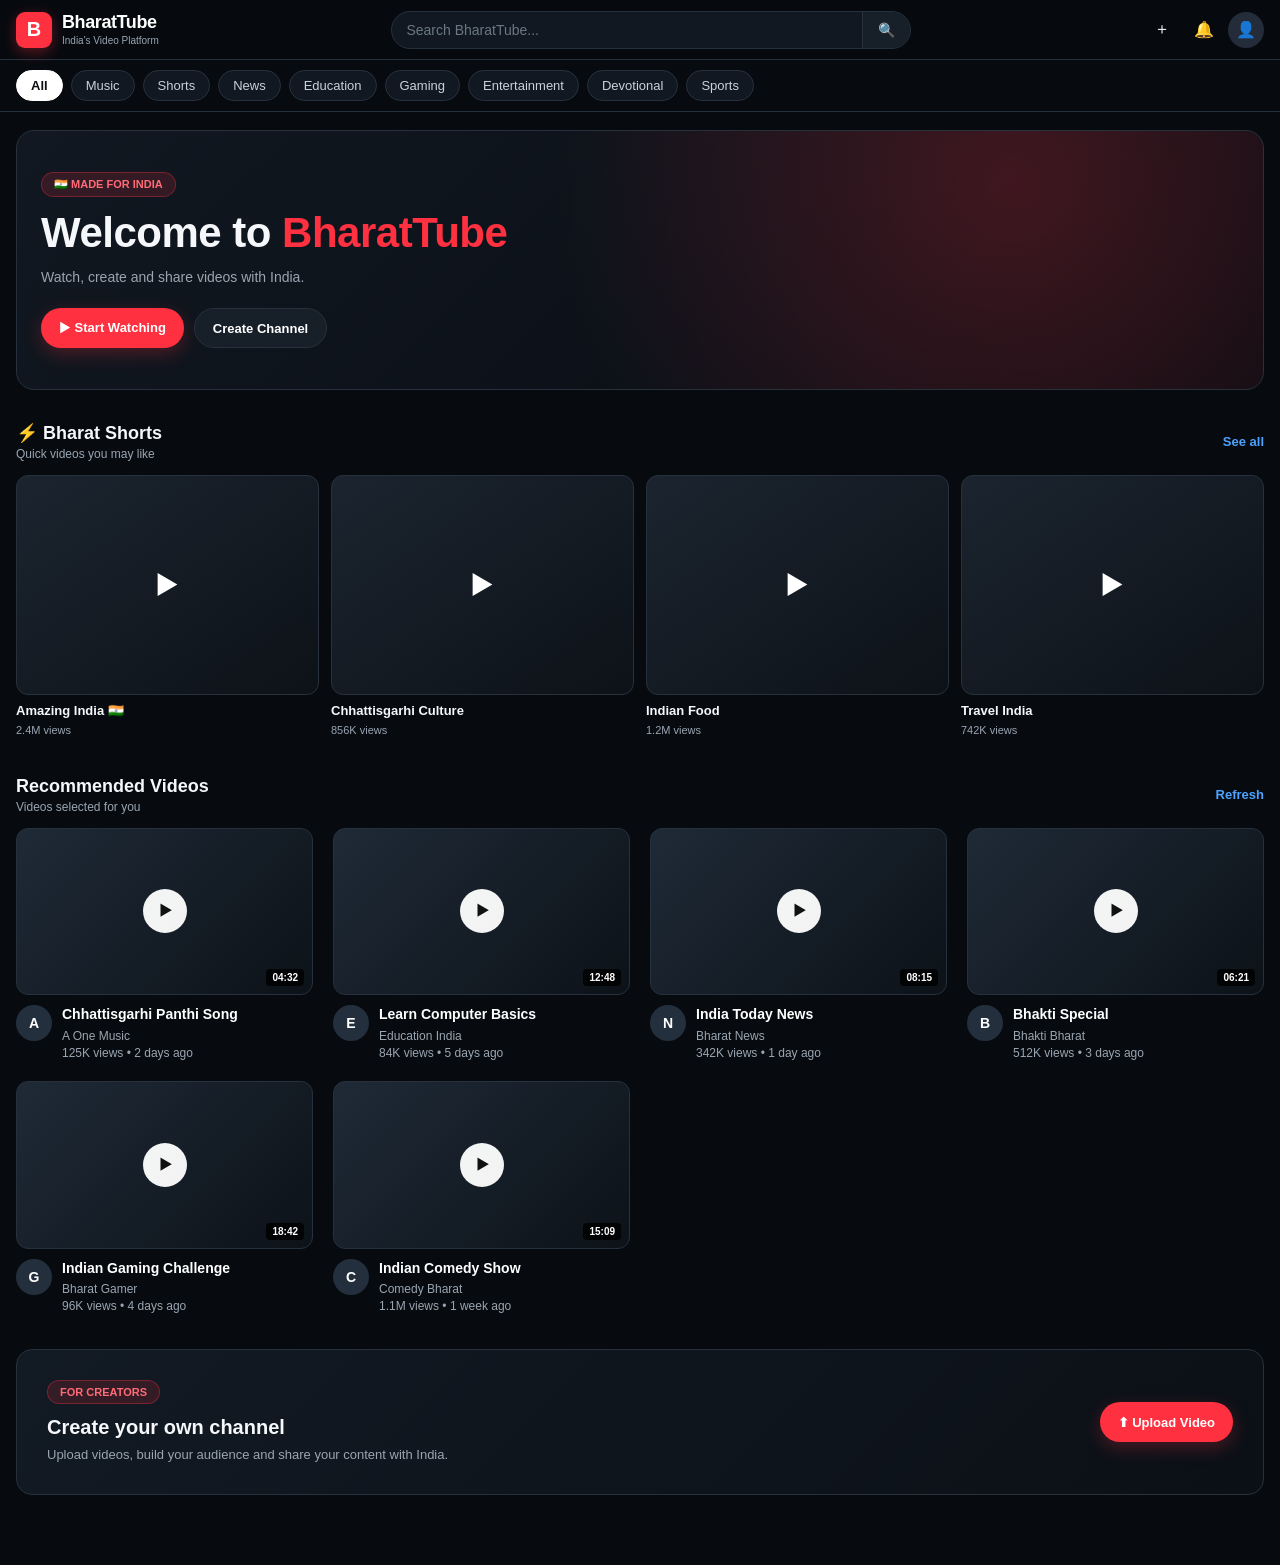
==== frontend/index.html @ ee3f3222 "Update index.html" ====
<!DOCTYPE html>
<html lang="hi">
<head>
    <meta charset="UTF-8">
    <meta name="viewport" content="width=device-width, initial-scale=1.0">
    <meta name="theme-color" content="#070b10">
    <title>BharatTube - India's Video Platform</title>
    <link rel="stylesheet" href="style.css">
    <style>
        /* Links ko button jaisa format rakhne ke liye chhota reset */
        a {
            text-decoration: none;
            color: inherit;
        }
    </style>
</head>
<body>

    <!-- ================= HEADER ================= -->
    <header class="topbar">
        <a href="index.html" class="brand">
            <div class="brand-logo">B</div>
            <div class="brand-text">
                <strong>BharatTube</strong>
                <span>India's Video Platform</span>
            </div>
        </a>

        <div class="search-box">
            <input
                id="searchInput"
                type="search"
                placeholder="Search BharatTube..."
                autocomplete="off"
            >
            <button id="searchBtn" aria-label="Search">🔍</button>
        </div>

        <div class="header-actions">
            <a href="../pages/upload.html" class="icon-btn" id="uploadBtn" aria-label="Upload">＋</a>
            <button class="icon-btn" id="notificationBtn" aria-label="Notifications">🔔</button>
            <a href="../pages/profile.html" class="profile-btn" id="profileBtn" aria-label="Profile">👤</a>
        </div>
    </header>

    <!-- ================= MOBILE SEARCH ================= -->
    <div class="mobile-search">
        <input
            id="mobileSearchInput"
            type="search"
            placeholder="Search BharatTube..."
            autocomplete="off"
        >
        <button id="mobileSearchBtn" aria-label="Search">🔍</button>
    </div>

    <!-- ================= CATEGORY BAR ================= -->
    <nav class="categories" id="categoryBar">
        <button class="category active" data-category="all">All</button>
        <button class="category" data-category="music">Music</button>
        <button class="category" data-category="shorts">Shorts</button>
        <button class="category" data-category="news">News</button>
        <button class="category" data-category="education">Education</button>
        <button class="category" data-category="gaming">Gaming</button>
        <button class="category" data-category="entertainment">Entertainment</button>
        <button class="category" data-category="devotional">Devotional</button>
        <button class="category" data-category="sports">Sports</button>
    </nav>

    <!-- ================= MAIN CONTENT ================= -->
    <main class="main-content">

        <!-- HERO -->
        <section class="hero">
            <div class="hero-content">
                <span class="hero-badge">🇮🇳 MADE FOR INDIA</span>
                <h1>Welcome to <span>BharatTube</span></h1>
                <p>Watch, create and share videos with India.</p>
                <div class="hero-buttons">
                    <button class="primary-btn" id="startWatchingBtn">▶ Start Watching</button>
                    <a href="../pages/channel.html" class="secondary-btn" id="createChannelBtn">Create Channel</a>
                </div>
            </div>
        </section>

        <!-- SHORTS -->
        <section class="section">
            <div class="section-header">
                <div>
                    <h2>⚡ Bharat Shorts</h2>
                    <p>Quick videos you may like</p>
                </div>
                <a href="../pages/shorts.html" class="see-all">See all</a>
            </div>

            <div class="shorts-grid">
                <a href="../pages/shorts.html" class="short-card">
                    <div class="short-thumb">▶</div>
                    <h3>Amazing India 🇮🇳</h3>
                    <p>2.4M views</p>
                </a>

                <a href="../pages/shorts.html" class="short-card">
                    <div class="short-thumb">▶</div>
                    <h3>Chhattisgarhi Culture</h3>
                    <p>856K views</p>
                </a>

                <a href="../pages/shorts.html" class="short-card">
                    <div class="short-thumb">▶</div>
                    <h3>Indian Food</h3>
                    <p>1.2M views</p>
                </a>

                <a href="../pages/shorts.html" class="short-card">
                    <div class="short-thumb">▶</div>
                    <h3>Travel India</h3>
                    <p>742K views</p>
                </a>
            </div>
        </section>

        <!-- RECOMMENDED VIDEOS -->
        <section class="section">
            <div class="section-header">
                <div>
                    <h2>Recommended Videos</h2>
                    <p>Videos selected for you</p>
                </div>
                <button class="see-all" id="refreshBtn">Refresh</button>
            </div>

            <div class="video-grid" id="videoGrid">

                <!-- VIDEO 1 -->
                <a href="../pages/watch.html?title=Chhattisgarhi+Panthi+Song&channel=A+One+Music&views=125K+views" class="video-card" data-category="music" data-title="Chhattisgarhi Panthi Song">
                    <div class="thumbnail">
                        <div class="play-icon">▶</div>
                        <span class="duration">04:32</span>
                    </div>
                    <div class="video-info">
                        <div class="channel-avatar">A</div>
                        <div>
                            <h3>Chhattisgarhi Panthi Song</h3>
                            <p>A One Music</p>
                            <span>125K views • 2 days ago</span>
                        </div>
                    </div>
                </a>

                <!-- VIDEO 2 -->
                <a href="../pages/watch.html?title=Learn+Computer+Basics&channel=Education+India&views=84K+views" class="video-card" data-category="education" data-title="Learn Computer Basics">
                    <div class="thumbnail">
                        <div class="play-icon">▶</div>
                        <span class="duration">12:48</span>
                    </div>
                    <div class="video-info">
                        <div class="channel-avatar">E</div>
                        <div>
                            <h3>Learn Computer Basics</h3>
                            <p>Education India</p>
                            <span>84K views • 5 days ago</span>
                        </div>
                    </div>
                </a>

                <!-- VIDEO 3 -->
                <a href="../pages/watch.html?title=India+Today+News&channel=Bharat+News&views=342K+views" class="video-card" data-category="news" data-title="India Today News">
                    <div class="thumbnail">
                        <div class="play-icon">▶</div>
                        <span class="duration">08:15</span>
                    </div>
                    <div class="video-info">
                        <div class="channel-avatar">N</div>
                        <div>
                            <h3>India Today News</h3>
                            <p>Bharat News</p>
                            <span>342K views • 1 day ago</span>
                        </div>
                    </div>
                </a>

                <!-- VIDEO 4 -->
                <a href="../pages/watch.html?title=Bhakti+Special&channel=Bhakti+Bharat&views=512K+views" class="video-card" data-category="devotional" data-title="Bhakti Special">
                    <div class="thumbnail">
                        <div class="play-icon">▶</div>
                        <span class="duration">06:21</span>
                    </div>
                    <div class="video-info">
                        <div class="channel-avatar">B</div>
                        <div>
                            <h3>Bhakti Special</h3>
                            <p>Bhakti Bharat</p>
                            <span>512K views • 3 days ago</span>
                        </div>
                    </div>
                </a>

                <!-- VIDEO 5 -->
                <a href="../pages/watch.html?title=Indian+Gaming+Challenge&channel=Bharat+Gamer&views=96K+views" class="video-card" data-category="gaming" data-title="Indian Gaming Challenge">
                    <div class="thumbnail">
                        <div class="play-icon">▶</div>
                        <span class="duration">18:42</span>
                    </div>
                    <div class="video-info">
                        <div class="channel-avatar">G</div>
                        <div>
                            <h3>Indian Gaming Challenge</h3>
                            <p>Bharat Gamer</p>
                            <span>96K views • 4 days ago</span>
                        </div>
                    </div>
                </a>

                <!-- VIDEO 6 -->
                <a href="../pages/watch.html?title=Indian+Comedy+Show&channel=Comedy+Bharat&views=1.1M+views" class="video-card" data-category="entertainment" data-title="Indian Comedy Show">
                    <div class="thumbnail">
                        <div class="play-icon">▶</div>
                        <span class="duration">15:09</span>
                    </div>
                    <div class="video-info">
                        <div class="channel-avatar">C</div>
                        <div>
                            <h3>Indian Comedy Show</h3>
                            <p>Comedy Bharat</p>
                            <span>1.1M views • 1 week ago</span>
                        </div>
                    </div>
                </a>

            </div>
        </section>

        <!-- CREATOR CTA -->
        <section class="creator-section">
            <div>
                <span class="hero-badge">FOR CREATORS</span>
                <h2>Create your own channel</h2>
                <p>Upload videos, build your audience and share your content with India.</p>
            </div>
            <a href="../pages/upload.html" class="primary-btn" id="uploadVideoBtn">⬆ Upload Video</a>
        </section>

    </main>

    <!-- ================= BOTTOM NAV ================= -->
    <nav class="bottom-nav">
        <a href="index.html" class="bottom-item active">
            <span>⌂</span>
            <small>Home</small>
        </a>
        <a href="../pages/shorts.html" class="bottom-item" id="shortsNav">
            <span>▶</span>
            <small>Shorts</small>
        </a>
        <a href="../pages/upload.html" class="bottom-item" id="createNav">
            <span>＋</span>
            <small>Create</small>
        </a>
        <button class="bottom-item" id="subscriptionsNav">
            <span>▣</span>
            <small>Subscriptions</small>
        </button>
        <a href="../pages/profile.html" class="bottom-item" id="youNav">
            <span>●</span>
            <small>You</small>
        </a>
    </nav>

    <!-- ================= TOAST ================= -->
    <div id="toast" class="toast">BharatTube</div>

    <script src="app.js"></script>
</body>
</html>
---- frontend/style.css ----
/* =========================================================
   BHARATTUBE - PROFESSIONAL MOBILE VIDEO PLATFORM
   ========================================================= */

* {
    margin: 0;
    padding: 0;
    box-sizing: border-box;
    -webkit-tap-highlight-color: transparent;
}

:root {
    --bg: #070b10;
    --bg2: #0d1219;
    --panel: #111821;
    --panel2: #171f29;
    --border: #27313d;
    --text: #f5f7fa;
    --muted: #9aa5b1;
    --red: #ff3040;
    --red-dark: #d91f2d;
    --blue: #2388ff;
    --green: #20c997;
}

html {
    scroll-behavior: smooth;
    background-color: var(--bg);
}

body {
    font-family: -apple-system, BlinkMacSystemFont, "Segoe UI", Roboto, Helvetica, Arial, sans-serif;
    background-color: var(--bg);
    color: var(--text);
    min-height: 100vh;
    padding-bottom: 90px;
    overflow-x: hidden;
}

/* =========================================================
   HEADER
   ========================================================= */

.topbar {
    height: 60px;
    background: rgba(7, 11, 16, 0.98);
    border-bottom: 1px solid var(--border);
    display: flex;
    align-items: center;
    justify-content: space-between;
    gap: 12px;
    padding: 0 16px;
    position: sticky;
    top: 0;
    z-index: 1000;
    backdrop-filter: blur(12px);
    -webkit-backdrop-filter: blur(12px);
}

.brand {
    display: flex;
    align-items: center;
    gap: 10px;
    flex-shrink: 0;
}

.brand-logo {
    width: 36px;
    height: 36px;
    border-radius: 9px;
    background: var(--red);
    color: #ffffff;
    display: flex;
    align-items: center;
    justify-content: center;
    font-size: 20px;
    font-weight: 800;
    box-shadow: 0 4px 14px rgba(255, 48, 64, 0.35);
}

.brand-text {
    display: flex;
    flex-direction: column;
    justify-content: center;
}

.brand-text strong {
    font-size: 18px;
    letter-spacing: -0.4px;
    line-height: 1.1;
    color: #ffffff;
}

.brand-text span {
    font-size: 10px;
    color: var(--muted);
    line-height: 1.1;
    margin-top: 2px;
}

.search-box {
    height: 38px;
    max-width: 520px;
    flex: 1;
    display: flex;
    align-items: center;
    background: var(--panel);
    border: 1px solid var(--border);
    border-radius: 20px;
    overflow: hidden;
}

.search-box input {
    flex: 1;
    min-width: 0;
    border: 0;
    outline: none;
    background: transparent;
    color: #ffffff;
    padding: 0 14px;
    font-size: 14px;
    -webkit-appearance: none;
}

.search-box input::placeholder,
.mobile-search input::placeholder {
    color: #6b7785;
}

.search-box button {
    width: 48px;
    height: 100%;
    border: 0;
    border-left: 1px solid var(--border);
    background: var(--panel2);
    color: #ffffff;
    font-size: 14px;
    cursor: pointer;
    display: flex;
    align-items: center;
    justify-content: center;
    -webkit-appearance: none;
}

.header-actions {
    display: flex;
    align-items: center;
    gap: 6px;
    flex-shrink: 0;
}

.icon-btn,
.profile-btn {
    width: 36px;
    height: 36px;
    border: 0;
    border-radius: 50%;
    background: transparent;
    color: #ffffff;
    font-size: 16px;
    cursor: pointer;
    display: flex;
    align-items: center;
    justify-content: center;
    -webkit-appearance: none;
}

.icon-btn:hover,
.profile-btn:hover {
    background: var(--panel2);
}

.profile-btn {
    background: #232c38;
}

/* =========================================================
   MOBILE SEARCH
   ========================================================= */

.mobile-search {
    display: none;
    margin: 10px 14px 4px;
    height: 42px;
    border: 1px solid var(--border);
    background: var(--panel);
    border-radius: 22px;
    overflow: hidden;
}

.mobile-search input {
    flex: 1;
    min-width: 0;
    border: 0;
    outline: none;
    background: transparent;
    color: #ffffff;
    padding: 0 16px;
    font-size: 14px;
    -webkit-appearance: none;
}

.mobile-search button {
    width: 48px;
    height: 100%;
    border: 0;
    background: var(--panel2);
    color: #ffffff;
    font-size: 15px;
    cursor: pointer;
    display: flex;
    align-items: center;
    justify-content: center;
    -webkit-appearance: none;
}

/* =========================================================
   CATEGORY BAR
   ========================================================= */

.categories {
    display: flex;
    gap: 8px;
    padding: 10px 16px;
    overflow-x: auto;
    background: var(--bg);
    border-bottom: 1px solid var(--border);
    scrollbar-width: none;
    white-space: nowrap;
}

.categories::-webkit-scrollbar {
    display: none;
}

.category {
    flex: 0 0 auto;
    border: 1px solid var(--border);
    background: var(--panel);
    color: #c9d2dc;
    border-radius: 16px;
    padding: 7px 14px;
    font-size: 13px;
    cursor: pointer;
    -webkit-appearance: none;
}

.category.active {
    background: #ffffff;
    color: #0b0f14;
    border-color: #ffffff;
    font-weight: 700;
}

/* =========================================================
   MAIN
   ========================================================= */

.main-content {
    max-width: 1400px;
    margin: auto;
    padding: 18px 16px 40px;
}

/* =========================================================
   HERO
   ========================================================= */

.hero {
    min-height: 260px;
    border: 1px solid var(--border);
    border-radius: 18px;
    display: flex;
    align-items: center;
    padding: 30px 24px;
    margin-bottom: 32px;
    background:
        radial-gradient(circle at 80% 20%, rgba(255, 48, 64, 0.22), transparent 45%),
        linear-gradient(135deg, #111821, #080c12);
}

.hero-content {
    max-width: 600px;
}

.hero-badge {
    display: inline-block;
    background: rgba(255, 48, 64, 0.15);
    color: #ff6b76;
    border: 1px solid rgba(255, 48, 64, 0.35);
    padding: 5px 12px;
    border-radius: 16px;
    font-size: 11px;
    font-weight: 700;
    margin-bottom: 12px;
}

.hero h1 {
    font-size: clamp(26px, 5vw, 42px);
    line-height: 1.15;
    letter-spacing: -0.5px;
    margin-bottom: 10px;
}

.hero h1 span {
    color: var(--red);
}

.hero p {
    color: var(--muted);
    font-size: 14px;
    line-height: 1.5;
    margin-bottom: 20px;
}

.hero-buttons {
    display: flex;
    gap: 10px;
    flex-wrap: wrap;
}

.primary-btn,
.secondary-btn {
    min-height: 40px;
    padding: 0 18px;
    border-radius: 20px;
    border: 0;
    font-weight: 700;
    cursor: pointer;
    font-size: 13px;
    display: inline-flex;
    align-items: center;
    justify-content: center;
    -webkit-appearance: none;
}

.primary-btn {
    background: var(--red);
    color: #ffffff;
    box-shadow: 0 6px 18px rgba(255, 48, 64, 0.25);
}

.secondary-btn {
    background: var(--panel2);
    color: #ffffff;
    border: 1px solid var(--border);
}

/* =========================================================
   SECTION
   ========================================================= */

.section {
    margin-bottom: 34px;
}

.section-header {
    display: flex;
    align-items: center;
    justify-content: space-between;
    gap: 12px;
    margin-bottom: 14px;
}

.section-header h2 {
    font-size: 18px;
    margin-bottom: 3px;
}

.section-header p {
    color: var(--muted);
    font-size: 12px;
}

.see-all {
    border: 0;
    background: transparent;
    color: #4da3ff;
    font-size: 13px;
    font-weight: 700;
    cursor: pointer;
    -webkit-appearance: none;
}

/* =========================================================
   SHORTS
   ========================================================= */

.shorts-grid {
    display: flex;
    gap: 12px;
    overflow-x: auto;
    padding-bottom: 6px;
    scrollbar-width: none;
}

.shorts-grid::-webkit-scrollbar {
    display: none;
}

.short-card {
    flex: 0 0 145px;
    cursor: pointer;
}

.short-thumb {
    height: 220px;
    border-radius: 12px;
    border: 1px solid var(--border);
    background: linear-gradient(145deg, #1b242f, #0d1218);
    display: flex;
    align-items: center;
    justify-content: center;
    font-size: 28px;
    color: #ffffff;
    margin-bottom: 8px;
}

.short-card h3 {
    font-size: 13px;
    line-height: 1.3;
    margin-bottom: 4px;
    white-space: nowrap;
    overflow: hidden;
    text-overflow: ellipsis;
}

.short-card p {
    color: var(--muted);
    font-size: 11px;
}

/* =========================================================
   VIDEO GRID
   ========================================================= */

.video-grid {
    display: grid;
    grid-template-columns: repeat(auto-fill, minmax(280px, 1fr));
    gap: 20px;
}

.video-card {
    min-width: 0;
    cursor: pointer;
}

.thumbnail {
    width: 100%;
    aspect-ratio: 16 / 9;
    border-radius: 12px;
    border: 1px solid var(--border);
    background: linear-gradient(135deg, #1f2a37, #0c1218);
    position: relative;
    display: flex;
    align-items: center;
    justify-content: center;
    overflow: hidden;
}

.play-icon {
    width: 44px;
    height: 44px;
    border-radius: 50%;
    background: rgba(255, 255, 255, 0.95);
    color: #111;
    display: flex;
    align-items: center;
    justify-content: center;
    padding-left: 2px;
    font-size: 16px;
}

.duration {
    position: absolute;
    right: 8px;
    bottom: 8px;
    background: rgba(0, 0, 0, 0.85);
    color: #ffffff;
    padding: 3px 6px;
    border-radius: 4px;
    font-size: 10px;
    font-weight: 600;
}

.video-info {
    display: flex;
    gap: 10px;
    padding-top: 10px;
}

.channel-avatar {
    width: 36px;
    height: 36px;
    flex: 0 0 36px;
    border-radius: 50%;
    background: #242f3d;
    display: flex;
    align-items: center;
    justify-content: center;
    font-weight: 700;
    color: #ffffff;
    font-size: 14px;
}

.video-info h3 {
    font-size: 14px;
    line-height: 1.35;
    margin-bottom: 4px;
    color: #ffffff;
}

.video-info p,
.video-info span {
    color: var(--muted);
    font-size: 12px;
    line-height: 1.4;
    display: block;
}

/* =========================================================
   CREATOR SECTION
   ========================================================= */

.creator-section {
    border: 1px solid var(--border);
    border-radius: 16px;
    background: linear-gradient(135deg, #121a24, #0b1016);
    padding: 22px 18px;
    display: flex;
    flex-direction: column;
    gap: 16px;
    margin-top: 10px;
}

.creator-section h2 {
    font-size: 20px;
    margin-bottom: 6px;
}

.creator-section p {
    color: var(--muted);
    font-size: 13px;
    line-height: 1.5;
}

/* =========================================================
   BOTTOM NAVIGATION
   ========================================================= */

.bottom-nav {
    height: 60px;
    position: fixed;
    left: 0;
    right: 0;
    bottom: 0;
    background: rgba(10, 14, 19, 0.98);
    border-top: 1px solid var(--border);
    display: flex;
    align-items: center;
    justify-content: space-around;
    z-index: 2000;
    backdrop-filter: blur(12px);
    -webkit-backdrop-filter: blur(12px);
    padding-bottom: env(safe-area-inset-bottom, 0px);
}

.bottom-item {
    height: 100%;
    flex: 1;
    border: 0;
    background: transparent;
    color: #8c97a3;
    display: flex;
    flex-direction: column;
    align-items: center;
    justify-content: center;
    gap: 3px;
    cursor: pointer;
    -webkit-appearance: none;
}

.bottom-item span {
    font-size: 18px;
    line-height: 1;
}

.bottom-item small {
    font-size: 10px;
    line-height: 1;
}

.bottom-item.active {
    color: #ffffff;
}

/* =========================================================
   TOAST
   ========================================================= */

.toast {
    position: fixed;
    left: 50%;
    bottom: 75px;
    transform: translate(-50%, 15px);
    background: #ffffff;
    color: #0b0f14;
    padding: 9px 16px;
    border-radius: 20px;
    font-size: 12px;
    font-weight: 600;
    opacity: 0;
    pointer-events: none;
    transition: 0.25s ease;
    z-index: 3000;
    white-space: nowrap;
    box-shadow: 0 4px 14px rgba(0, 0, 0, 0.4);
}

.toast.show {
    opacity: 1;
    transform: translate(-50%, 0);
}

/* =========================================================
   RESPONSIVE (DESKTOP / MOBILE SWITCH)
   ========================================================= */

@media (min-width: 701px) {
    .mobile-search {
        display: none !important;
    }
    .bottom-nav {
        display: none !important;
    }
    body {
        padding-bottom: 30px;
    }
    .creator-section {
        flex-direction: row;
        align-items: center;
        justify-content: space-between;
        padding: 30px;
    }
    .shorts-grid {
        display: grid;
        grid-template-columns: repeat(4, 1fr);
    }
    .short-card {
        flex: auto;
    }
}

@media (max-width: 700px) {
    .search-box {
        display: none;
    }
    .mobile-search {
        display: flex;
    }
    .brand-text span {
        display: none;
    }
}
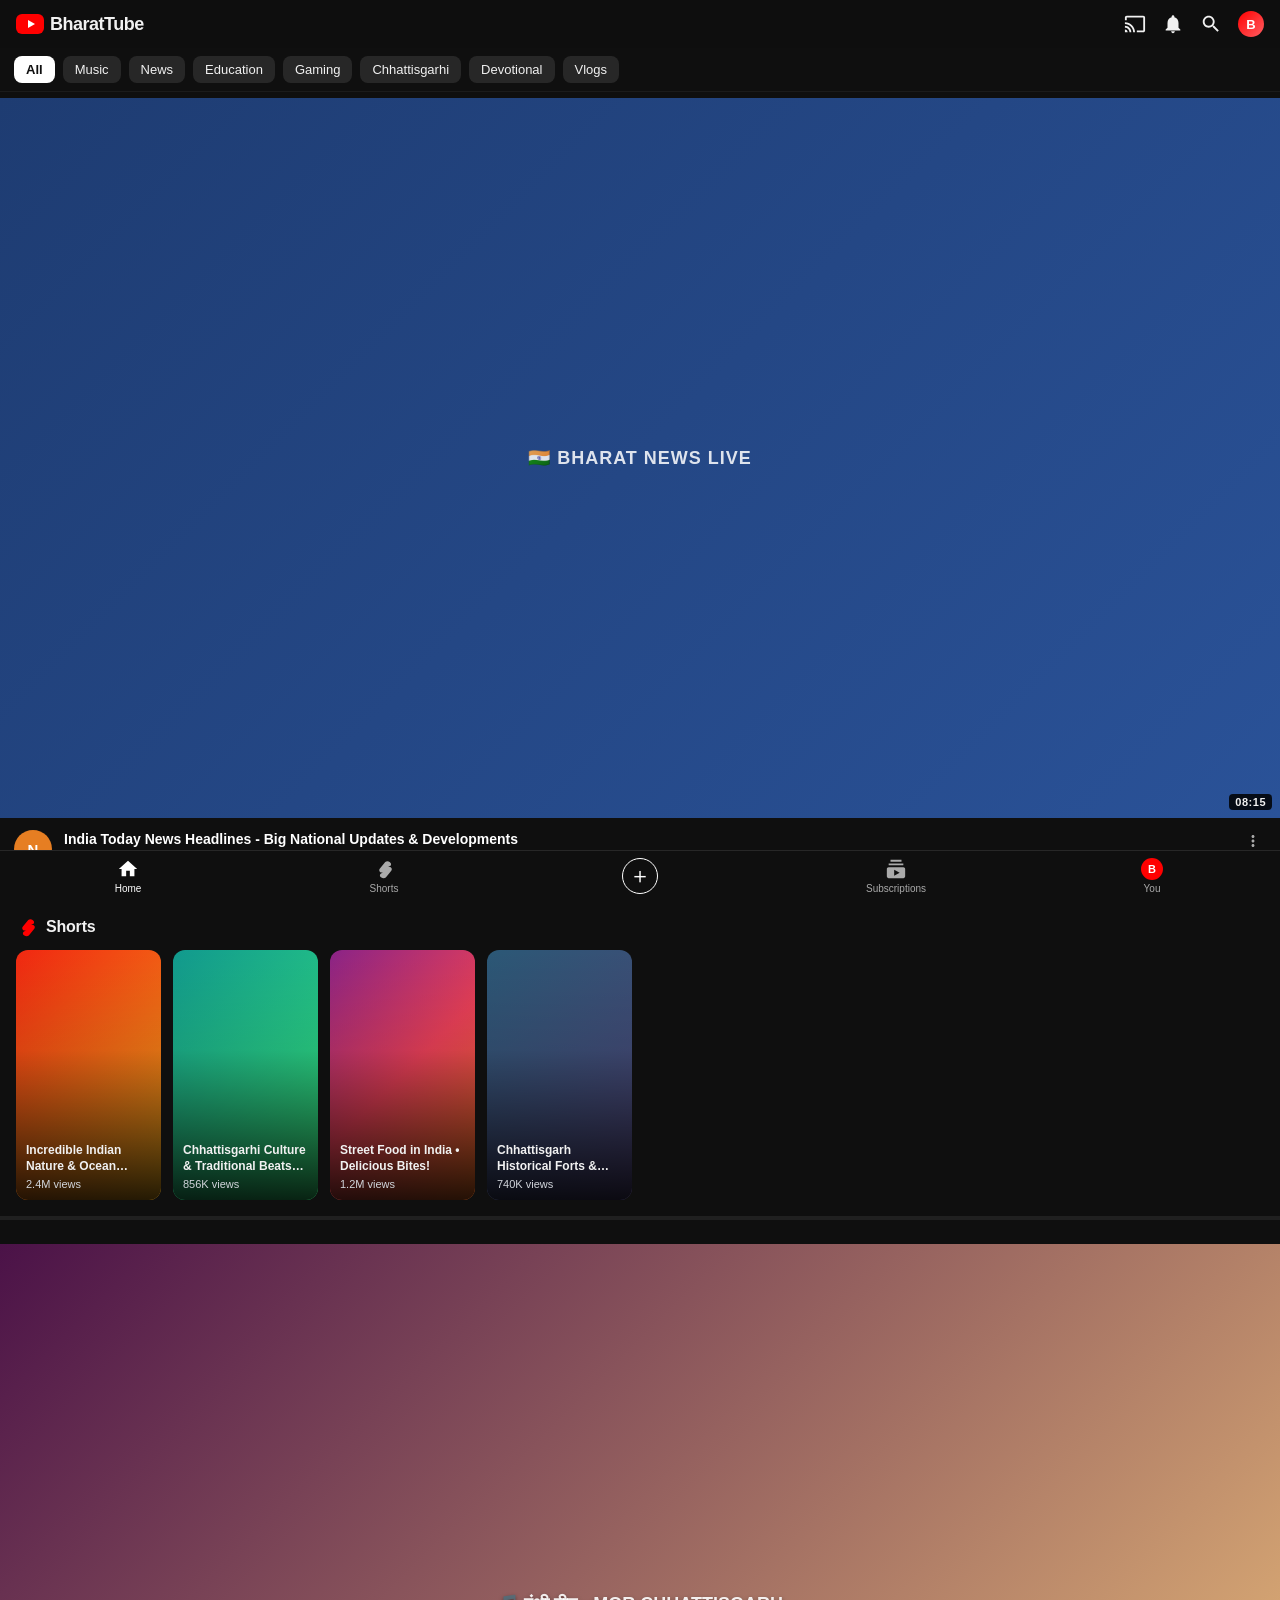
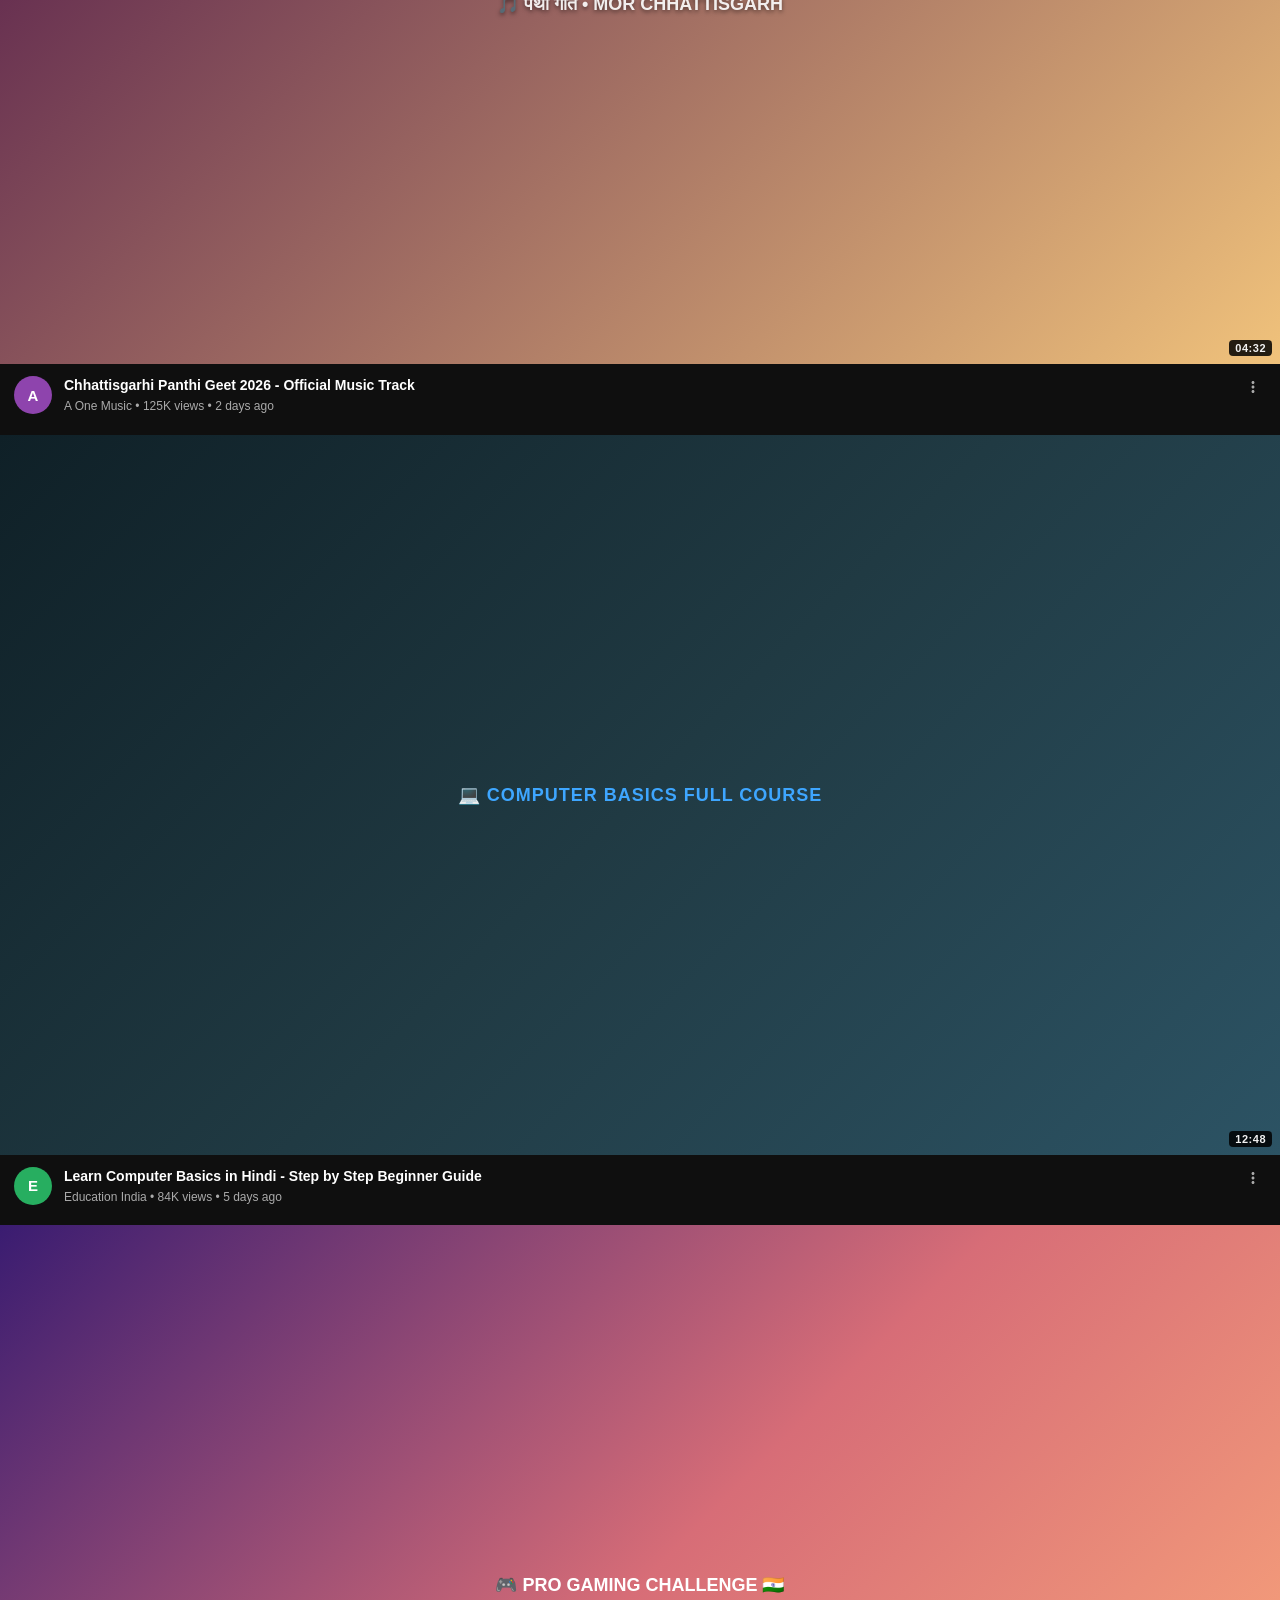
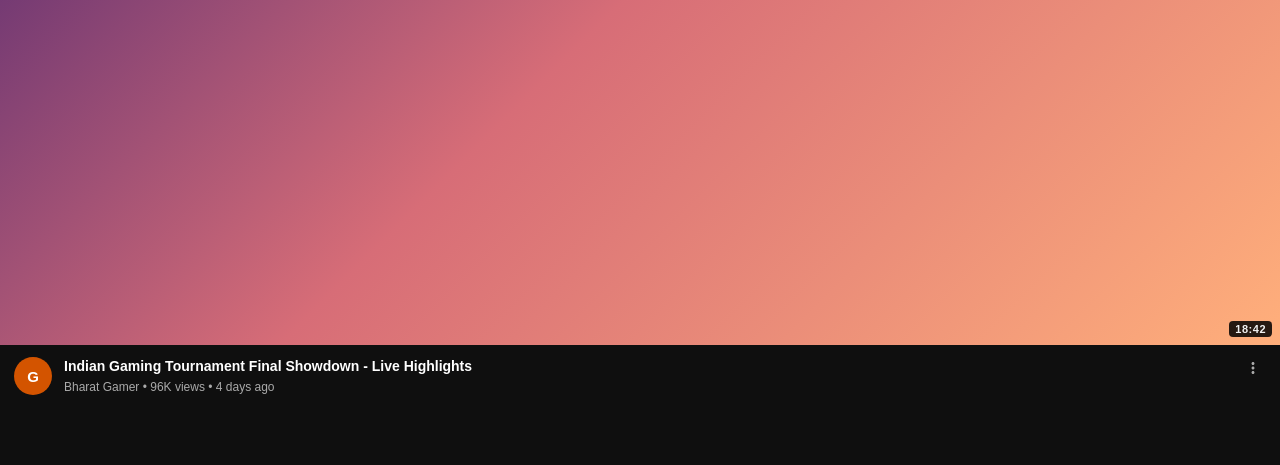
==== commit e844c1b6: "Update index.html" ====
--- a/frontend/index.html
+++ b/frontend/index.html
@@ -2,274 +2,717 @@
 <html lang="hi">
 <head>
     <meta charset="UTF-8">
-    <meta name="viewport" content="width=device-width, initial-scale=1.0">
-    <meta name="theme-color" content="#070b10">
-    <title>BharatTube - India's Video Platform</title>
-    <link rel="stylesheet" href="style.css">
+    <meta name="viewport" content="width=device-width, initial-scale=1.0, maximum-scale=1.0, user-scalable=no">
+    <meta name="theme-color" content="#0f0f0f">
+    <title>BharatTube</title>
     <style>
-        /* Links ko button jaisa format rakhne ke liye chhota reset */
+        * {
+            margin: 0;
+            padding: 0;
+            box-sizing: border-box;
+            -webkit-tap-highlight-color: transparent;
+        }
+
+        :root {
+            --yt-black: #0f0f0f;
+            --yt-card: #181818;
+            --yt-chip: rgba(255, 255, 255, 0.1);
+            --yt-chip-active: #ffffff;
+            --yt-text: #f1f1f1;
+            --yt-muted: #aaaaaa;
+            --yt-red: #ff0000;
+            --border: rgba(255, 255, 255, 0.1);
+        }
+
+        body {
+            font-family: "Roboto", -apple-system, BlinkMacSystemFont, "Segoe UI", sans-serif;
+            background-color: var(--yt-black);
+            color: var(--yt-text);
+            padding-bottom: 65px;
+            user-select: none;
+        }
+
         a {
             text-decoration: none;
             color: inherit;
         }
+
+        /* 1. YouTube Top Bar */
+        .yt-topbar {
+            position: sticky;
+            top: 0;
+            height: 48px;
+            background: rgba(15, 15, 15, 0.98);
+            backdrop-filter: blur(8px);
+            display: flex;
+            align-items: center;
+            justify-content: space-between;
+            padding: 0 16px;
+            z-index: 500;
+        }
+
+        .yt-brand {
+            display: flex;
+            align-items: center;
+            gap: 6px;
+        }
+
+        .yt-brand-icon {
+            width: 28px;
+            height: 20px;
+            background: var(--yt-red);
+            border-radius: 6px;
+            display: flex;
+            align-items: center;
+            justify-content: center;
+            position: relative;
+        }
+
+        .yt-brand-icon::after {
+            content: '';
+            border-top: 4px solid transparent;
+            border-bottom: 4px solid transparent;
+            border-left: 7px solid #ffffff;
+            margin-left: 2px;
+        }
+
+        .yt-brand-name {
+            font-size: 18px;
+            font-weight: 700;
+            letter-spacing: -0.5px;
+            font-family: -apple-system, BlinkMacSystemFont, sans-serif;
+        }
+
+        .yt-topbar-actions {
+            display: flex;
+            align-items: center;
+            gap: 16px;
+        }
+
+        .yt-icon-btn {
+            background: none;
+            border: none;
+            color: var(--yt-text);
+            display: flex;
+            align-items: center;
+            justify-content: center;
+            cursor: pointer;
+        }
+
+        .yt-icon-btn svg {
+            width: 22px;
+            height: 22px;
+            fill: currentColor;
+        }
+
+        .user-avatar-btn {
+            width: 26px;
+            height: 26px;
+            border-radius: 50%;
+            background: linear-gradient(135deg, #ff0000, #ff5e62);
+            color: white;
+            font-weight: 700;
+            font-size: 13px;
+            display: flex;
+            align-items: center;
+            justify-content: center;
+        }
+
+        /* 2. YouTube Category Chips Bar */
+        .chips-container {
+            position: sticky;
+            top: 48px;
+            background: var(--yt-black);
+            padding: 8px 14px;
+            display: flex;
+            gap: 8px;
+            overflow-x: auto;
+            scrollbar-width: none;
+            z-index: 450;
+            border-bottom: 1px solid rgba(255, 255, 255, 0.05);
+        }
+
+        .chips-container::-webkit-scrollbar {
+            display: none;
+        }
+
+        .chip {
+            background: var(--yt-chip);
+            color: var(--yt-text);
+            border: none;
+            border-radius: 8px;
+            padding: 6px 12px;
+            font-size: 13px;
+            font-weight: 500;
+            white-space: nowrap;
+            cursor: pointer;
+            transition: 0.15s;
+        }
+
+        .chip.active {
+            background: var(--yt-chip-active);
+            color: #0f0f0f;
+            font-weight: 600;
+        }
+
+        /* 3. Full-Bleed YouTube Video Feed */
+        .video-feed {
+            display: flex;
+            flex-direction: column;
+            gap: 16px;
+            margin-top: 6px;
+        }
+
+        .feed-video-card {
+            display: block;
+            background: transparent;
+            cursor: pointer;
+        }
+
+        .feed-thumb-wrapper {
+            width: 100%;
+            aspect-ratio: 16 / 9;
+            position: relative;
+            background: #1e1e1e;
+            overflow: hidden;
+        }
+
+        .feed-thumb-img {
+            width: 100%;
+            height: 100%;
+            object-fit: cover;
+            display: block;
+        }
+
+        .duration-badge {
+            position: absolute;
+            bottom: 8px;
+            right: 8px;
+            background: rgba(0, 0, 0, 0.85);
+            font-size: 11px;
+            font-weight: 600;
+            padding: 2px 6px;
+            border-radius: 4px;
+            letter-spacing: 0.5px;
+        }
+
+        .feed-video-details {
+            display: flex;
+            gap: 12px;
+            padding: 12px 14px 4px;
+        }
+
+        .feed-channel-avatar {
+            width: 38px;
+            height: 38px;
+            border-radius: 50%;
+            display: flex;
+            align-items: center;
+            justify-content: center;
+            font-weight: 700;
+            font-size: 15px;
+            flex-shrink: 0;
+            color: white;
+        }
+
+        .feed-text-content {
+            flex: 1;
+        }
+
+        .feed-title {
+            font-size: 14px;
+            font-weight: 600;
+            line-height: 1.35;
+            margin-bottom: 4px;
+            display: -webkit-box;
+            -webkit-line-clamp: 2;
+            -webkit-box-orient: vertical;
+            overflow: hidden;
+            color: #ffffff;
+        }
+
+        .feed-meta {
+            font-size: 12px;
+            color: var(--yt-muted);
+            line-height: 1.3;
+        }
+
+        .feed-options-btn {
+            background: none;
+            border: none;
+            color: var(--yt-text);
+            cursor: pointer;
+            padding: 2px 4px;
+            align-self: flex-start;
+        }
+
+        .feed-options-btn svg {
+            width: 18px;
+            height: 18px;
+            fill: var(--yt-muted);
+        }
+
+        /* 4. YouTube Shorts Shelf */
+        .shorts-shelf {
+            padding: 16px 0;
+            border-top: 4px solid #202020;
+            border-bottom: 4px solid #202020;
+            margin: 8px 0;
+        }
+
+        .shorts-shelf-header {
+            display: flex;
+            align-items: center;
+            gap: 8px;
+            padding: 0 16px 12px;
+        }
+
+        .shorts-icon-svg {
+            width: 22px;
+            height: 22px;
+            fill: var(--yt-red);
+        }
+
+        .shorts-shelf-title {
+            font-size: 16px;
+            font-weight: 700;
+            letter-spacing: -0.2px;
+        }
+
+        .shorts-carousel {
+            display: flex;
+            gap: 12px;
+            padding: 0 16px;
+            overflow-x: auto;
+            scrollbar-width: none;
+        }
+
+        .shorts-carousel::-webkit-scrollbar {
+            display: none;
+        }
+
+        .shorts-card {
+            width: 145px;
+            height: 250px;
+            border-radius: 12px;
+            position: relative;
+            flex-shrink: 0;
+            overflow: hidden;
+            display: flex;
+            flex-direction: column;
+            justify-content: flex-end;
+            padding: 10px;
+            background-size: cover;
+            background-position: center;
+        }
+
+        .shorts-card::before {
+            content: '';
+            position: absolute;
+            inset: 0;
+            background: linear-gradient(to top, rgba(0,0,0,0.85) 0%, rgba(0,0,0,0.1) 60%, transparent 100%);
+            z-index: 1;
+        }
+
+        .shorts-card-info {
+            position: relative;
+            z-index: 2;
+        }
+
+        .shorts-card-title {
+            font-size: 12px;
+            font-weight: 600;
+            line-height: 1.3;
+            margin-bottom: 4px;
+            display: -webkit-box;
+            -webkit-line-clamp: 2;
+            -webkit-box-orient: vertical;
+            overflow: hidden;
+        }
+
+        .shorts-card-views {
+            font-size: 11px;
+            color: #d1d5db;
+        }
+
+        /* 5. YouTube Bottom Navigation Bar */
+        .yt-bottom-bar {
+            position: fixed;
+            bottom: 0;
+            left: 0;
+            right: 0;
+            height: 50px;
+            background: #0f0f0f;
+            border-top: 1px solid rgba(255, 255, 255, 0.1);
+            display: flex;
+            align-items: center;
+            justify-content: space-around;
+            z-index: 1000;
+        }
+
+        .bottom-nav-link {
+            display: flex;
+            flex-direction: column;
+            align-items: center;
+            justify-content: center;
+            gap: 3px;
+            color: var(--yt-muted);
+            width: 20%;
+            height: 100%;
+        }
+
+        .bottom-nav-link.active {
+            color: #ffffff;
+        }
+
+        .bottom-nav-link svg {
+            width: 22px;
+            height: 22px;
+            fill: currentColor;
+        }
+
+        .bottom-nav-link span {
+            font-size: 10px;
+            font-weight: 500;
+        }
+
+        .create-icon-pill {
+            width: 36px;
+            height: 36px;
+            border-radius: 50%;
+            border: 1.5px solid #ffffff;
+            display: flex;
+            align-items: center;
+            justify-content: center;
+            font-size: 22px;
+            font-weight: 300;
+            color: #ffffff;
+        }
+
+        /* Search Overlay */
+        .search-modal {
+            display: none;
+            position: fixed;
+            inset: 0;
+            background: #0f0f0f;
+            z-index: 2000;
+            padding: 10px 14px;
+        }
+
+        .search-modal.open {
+            display: block;
+        }
+
+        .search-input-row {
+            display: flex;
+            align-items: center;
+            gap: 10px;
+        }
+
+        .search-field {
+            flex: 1;
+            background: #222222;
+            border: 1px solid var(--border);
+            border-radius: 20px;
+            padding: 8px 16px;
+            color: white;
+            font-size: 14px;
+            outline: none;
+        }
+
+        .close-search-btn {
+            background: none;
+            border: none;
+            color: white;
+            font-size: 20px;
+            cursor: pointer;
+        }
+
+        /* Toast */
+        .toast {
+            position: fixed;
+            left: 50%;
+            bottom: 60px;
+            transform: translate(-50%, 20px);
+            background: #ffffff;
+            color: #0f0f0f;
+            padding: 8px 18px;
+            border-radius: 20px;
+            font-size: 12px;
+            font-weight: 600;
+            opacity: 0;
+            pointer-events: none;
+            transition: 0.25s ease;
+            z-index: 3000;
+            white-space: nowrap;
+        }
+
+        .toast.show {
+            opacity: 1;
+            transform: translate(-50%, 0);
+        }
     </style>
 </head>
 <body>
 
-    <!-- ================= HEADER ================= -->
-    <header class="topbar">
-        <a href="index.html" class="brand">
-            <div class="brand-logo">B</div>
-            <div class="brand-text">
-                <strong>BharatTube</strong>
-                <span>India's Video Platform</span>
-            </div>
-        </a>
-
-        <div class="search-box">
-            <input
-                id="searchInput"
-                type="search"
-                placeholder="Search BharatTube..."
-                autocomplete="off"
-            >
-            <button id="searchBtn" aria-label="Search">🔍</button>
-        </div>
-
-        <div class="header-actions">
-            <a href="../pages/upload.html" class="icon-btn" id="uploadBtn" aria-label="Upload">＋</a>
-            <button class="icon-btn" id="notificationBtn" aria-label="Notifications">🔔</button>
-            <a href="../pages/profile.html" class="profile-btn" id="profileBtn" aria-label="Profile">👤</a>
+    <!-- 1. YouTube Top Bar -->
+    <header class="yt-topbar">
+        <a href="index.html" class="yt-brand">
+            <div class="yt-brand-icon"></div>
+            <span class="yt-brand-name">BharatTube</span>
+        </a>
+
+        <div class="yt-topbar-actions">
+            <!-- Cast Icon -->
+            <button class="yt-icon-btn" onclick="showToast('Searching for TV Cast devices...')" title="Cast">
+                <svg viewBox="0 0 24 24"><path d="M1 18v3h3c0-1.66-1.34-3-3-3zm0-4v2c2.76 0 5 2.24 5 5h2c0-3.87-3.13-7-7-7zm0-4v2c4.97 0 9 4.03 9 9h2c0-6.08-4.93-11-11-11zm20-7H3c-1.1 0-2 .9-2 2v3h2V5h18v14h-7v2h7c1.1 0 2-.9 2-2V5c0-1.1-.9-2-2-2z"/></svg>
+            </button>
+
+            <!-- Notification Bell -->
+            <button class="yt-icon-btn" onclick="showToast('No new notifications 🔔')" title="Notifications">
+                <svg viewBox="0 0 24 24"><path d="M12 22c1.1 0 2-.9 2-2h-4c0 1.1.9 2 2 2zm6-6v-5c0-3.07-1.63-5.64-4.5-6.32V4c0-.83-.67-1.5-1.5-1.5s-1.5.67-1.5 1.5v.68C7.64 5.36 6 7.92 6 11v5l-2 2v1h16v-1l-2-2z"/></svg>
+            </button>
+
+            <!-- Search Lens -->
+            <button class="yt-icon-btn" onclick="openSearchModal()" title="Search">
+                <svg viewBox="0 0 24 24"><path d="M15.5 14h-.79l-.28-.27C15.41 12.59 16 11.11 16 9.5 16 5.91 13.09 3 9.5 3S3 5.91 3 9.5 5.91 16 9.5 16c1.61 0 3.09-.59 4.23-1.57l.27.28v.79l5 4.99L20.49 19l-4.99-5zm-6 0C7.01 14 5 11.99 5 9.5S7.01 5 9.5 5 14 7.01 14 9.5 11.99 14 9.5 14z"/></svg>
+            </button>
+
+            <!-- Profile Avatar -->
+            <a href="../pages/profile.html" class="user-avatar-btn">B</a>
         </div>
     </header>
 
-    <!-- ================= MOBILE SEARCH ================= -->
-    <div class="mobile-search">
-        <input
-            id="mobileSearchInput"
-            type="search"
-            placeholder="Search BharatTube..."
-            autocomplete="off"
-        >
-        <button id="mobileSearchBtn" aria-label="Search">🔍</button>
-    </div>
-
-    <!-- ================= CATEGORY BAR ================= -->
-    <nav class="categories" id="categoryBar">
-        <button class="category active" data-category="all">All</button>
-        <button class="category" data-category="music">Music</button>
-        <button class="category" data-category="shorts">Shorts</button>
-        <button class="category" data-category="news">News</button>
-        <button class="category" data-category="education">Education</button>
-        <button class="category" data-category="gaming">Gaming</button>
-        <button class="category" data-category="entertainment">Entertainment</button>
-        <button class="category" data-category="devotional">Devotional</button>
-        <button class="category" data-category="sports">Sports</button>
+    <!-- 2. Category Chips Bar -->
+    <nav class="chips-container" id="chipsBar">
+        <button class="chip active" onclick="filterCategory(this, 'all')">All</button>
+        <button class="chip" onclick="filterCategory(this, 'music')">Music</button>
+        <button class="chip" onclick="filterCategory(this, 'news')">News</button>
+        <button class="chip" onclick="filterCategory(this, 'education')">Education</button>
+        <button class="chip" onclick="filterCategory(this, 'gaming')">Gaming</button>
+        <button class="chip" onclick="filterCategory(this, 'chhattisgarh')">Chhattisgarhi</button>
+        <button class="chip" onclick="filterCategory(this, 'devotional')">Devotional</button>
+        <button class="chip" onclick="filterCategory(this, 'vlogs')">Vlogs</button>
     </nav>
 
-    <!-- ================= MAIN CONTENT ================= -->
-    <main class="main-content">
-
-        <!-- HERO -->
-        <section class="hero">
-            <div class="hero-content">
-                <span class="hero-badge">🇮🇳 MADE FOR INDIA</span>
-                <h1>Welcome to <span>BharatTube</span></h1>
-                <p>Watch, create and share videos with India.</p>
-                <div class="hero-buttons">
-                    <button class="primary-btn" id="startWatchingBtn">▶ Start Watching</button>
-                    <a href="../pages/channel.html" class="secondary-btn" id="createChannelBtn">Create Channel</a>
+    <!-- 3. Full-Bleed YouTube Video Feed -->
+    <main class="video-feed" id="videoFeed">
+
+        <!-- VIDEO 1 -->
+        <a href="../pages/watch.html?title=India+Today+News+Headlines&channel=Bharat+News&views=342K+views" class="feed-video-card" data-cat="news">
+            <div class="feed-thumb-wrapper" style="background: linear-gradient(135deg, #1e3c72, #2a5298);">
+                <div style="height:100%; display:flex; align-items:center; justify-content:center; font-weight:800; font-size:18px; color:rgba(255,255,255,0.85); letter-spacing:1px;">
+                    🇮🇳 BHARAT NEWS LIVE
                 </div>
-            </div>
-        </section>
-
-        <!-- SHORTS -->
-        <section class="section">
-            <div class="section-header">
-                <div>
-                    <h2>⚡ Bharat Shorts</h2>
-                    <p>Quick videos you may like</p>
+                <span class="duration-badge">08:15</span>
+            </div>
+            <div class="feed-video-details">
+                <div class="feed-channel-avatar" style="background:#e67e22;">N</div>
+                <div class="feed-text-content">
+                    <h3 class="feed-title">India Today News Headlines - Big National Updates & Developments</h3>
+                    <div class="feed-meta">Bharat News • 342K views • 1 day ago</div>
                 </div>
-                <a href="../pages/shorts.html" class="see-all">See all</a>
-            </div>
-
-            <div class="shorts-grid">
-                <a href="../pages/shorts.html" class="short-card">
-                    <div class="short-thumb">▶</div>
-                    <h3>Amazing India 🇮🇳</h3>
-                    <p>2.4M views</p>
-                </a>
-
-                <a href="../pages/shorts.html" class="short-card">
-                    <div class="short-thumb">▶</div>
-                    <h3>Chhattisgarhi Culture</h3>
-                    <p>856K views</p>
-                </a>
-
-                <a href="../pages/shorts.html" class="short-card">
-                    <div class="short-thumb">▶</div>
-                    <h3>Indian Food</h3>
-                    <p>1.2M views</p>
-                </a>
-
-                <a href="../pages/shorts.html" class="short-card">
-                    <div class="short-thumb">▶</div>
-                    <h3>Travel India</h3>
-                    <p>742K views</p>
-                </a>
-            </div>
-        </section>
-
-        <!-- RECOMMENDED VIDEOS -->
-        <section class="section">
-            <div class="section-header">
-                <div>
-                    <h2>Recommended Videos</h2>
-                    <p>Videos selected for you</p>
-                </div>
-                <button class="see-all" id="refreshBtn">Refresh</button>
-            </div>
-
-            <div class="video-grid" id="videoGrid">
-
-                <!-- VIDEO 1 -->
-                <a href="../pages/watch.html?title=Chhattisgarhi+Panthi+Song&channel=A+One+Music&views=125K+views" class="video-card" data-category="music" data-title="Chhattisgarhi Panthi Song">
-                    <div class="thumbnail">
-                        <div class="play-icon">▶</div>
-                        <span class="duration">04:32</span>
-                    </div>
-                    <div class="video-info">
-                        <div class="channel-avatar">A</div>
-                        <div>
-                            <h3>Chhattisgarhi Panthi Song</h3>
-                            <p>A One Music</p>
-                            <span>125K views • 2 days ago</span>
-                        </div>
+                <button class="feed-options-btn" onclick="event.preventDefault(); showToast('Video options')">
+                    <svg viewBox="0 0 24 24"><path d="M12 8c1.1 0 2-.9 2-2s-.9-2-2-2-2 .9-2 2 .9 2 2 2zm0 2c-1.1 0-2 .9-2 2s.9 2 2 2 2-.9 2-2-.9-2-2-2zm0 6c-1.1 0-2 .9-2 2s.9 2 2 2 2-.9 2-2-.9-2-2-2z"/></svg>
+                </button>
+            </div>
+        </a>
+
+        <!-- 4. SHORTS SHELF (YouTube Style) -->
+        <section class="shorts-shelf">
+            <div class="shorts-shelf-header">
+                <svg class="shorts-icon-svg" viewBox="0 0 24 24">
+                    <path d="M17.77 10.32l-1.2-.5L18 9.06c1.84-.8 2.63-3 .17-4.83-1.63-1.22-3.83-.8-4.83.17l-6 7.4c-.6.74-.7 1.76-.27 2.6.43.84 1.3 1.37 2.27 1.37h1.4l-1.43.8c-1.84.8-2.63 3-.17 4.83 1.63 1.22 3.83.8 4.83-.17l6-7.4c.6-.74.7-1.76.27-2.6-.43-.84-1.3-1.37-2.27-1.37h-1.4z"/>
+                </svg>
+                <span class="shorts-shelf-title">Shorts</span>
+            </div>
+
+            <div class="shorts-carousel">
+                <!-- Short 1 -->
+                <a href="../pages/shorts.html" class="shorts-card" style="background: linear-gradient(135deg, #f12711, #f5af19);">
+                    <div class="shorts-card-info">
+                        <div class="shorts-card-title">Incredible Indian Nature & Ocean Waves 🇮🇳</div>
+                        <div class="shorts-card-views">2.4M views</div>
                     </div>
                 </a>
 
-                <!-- VIDEO 2 -->
-                <a href="../pages/watch.html?title=Learn+Computer+Basics&channel=Education+India&views=84K+views" class="video-card" data-category="education" data-title="Learn Computer Basics">
-                    <div class="thumbnail">
-                        <div class="play-icon">▶</div>
-                        <span class="duration">12:48</span>
-                    </div>
-                    <div class="video-info">
-                        <div class="channel-avatar">E</div>
-                        <div>
-                            <h3>Learn Computer Basics</h3>
-                            <p>Education India</p>
-                            <span>84K views • 5 days ago</span>
-                        </div>
+                <!-- Short 2 -->
+                <a href="../pages/shorts.html" class="shorts-card" style="background: linear-gradient(135deg, #11998e, #38ef7d);">
+                    <div class="shorts-card-info">
+                        <div class="shorts-card-title">Chhattisgarhi Culture & Traditional Beats ❤️</div>
+                        <div class="shorts-card-views">856K views</div>
                     </div>
                 </a>
 
-                <!-- VIDEO 3 -->
-                <a href="../pages/watch.html?title=India+Today+News&channel=Bharat+News&views=342K+views" class="video-card" data-category="news" data-title="India Today News">
-                    <div class="thumbnail">
-                        <div class="play-icon">▶</div>
-                        <span class="duration">08:15</span>
-                    </div>
-                    <div class="video-info">
-                        <div class="channel-avatar">N</div>
-                        <div>
-                            <h3>India Today News</h3>
-                            <p>Bharat News</p>
-                            <span>342K views • 1 day ago</span>
-                        </div>
+                <!-- Short 3 -->
+                <a href="../pages/shorts.html" class="shorts-card" style="background: linear-gradient(135deg, #8a2387, #e94057, #f27121);">
+                    <div class="shorts-card-info">
+                        <div class="shorts-card-title">Street Food in India • Delicious Bites!</div>
+                        <div class="shorts-card-views">1.2M views</div>
                     </div>
                 </a>
 
-                <!-- VIDEO 4 -->
-                <a href="../pages/watch.html?title=Bhakti+Special&channel=Bhakti+Bharat&views=512K+views" class="video-card" data-category="devotional" data-title="Bhakti Special">
-                    <div class="thumbnail">
-                        <div class="play-icon">▶</div>
-                        <span class="duration">06:21</span>
-                    </div>
-                    <div class="video-info">
-                        <div class="channel-avatar">B</div>
-                        <div>
-                            <h3>Bhakti Special</h3>
-                            <p>Bhakti Bharat</p>
-                            <span>512K views • 3 days ago</span>
-                        </div>
+                <!-- Short 4 -->
+                <a href="../pages/shorts.html" class="shorts-card" style="background: linear-gradient(135deg, #2b5876, #4e4376);">
+                    <div class="shorts-card-info">
+                        <div class="shorts-card-title">Chhattisgarh Historical Forts & Stories</div>
+                        <div class="shorts-card-views">740K views</div>
                     </div>
                 </a>
-
-                <!-- VIDEO 5 -->
-                <a href="../pages/watch.html?title=Indian+Gaming+Challenge&channel=Bharat+Gamer&views=96K+views" class="video-card" data-category="gaming" data-title="Indian Gaming Challenge">
-                    <div class="thumbnail">
-                        <div class="play-icon">▶</div>
-                        <span class="duration">18:42</span>
-                    </div>
-                    <div class="video-info">
-                        <div class="channel-avatar">G</div>
-                        <div>
-                            <h3>Indian Gaming Challenge</h3>
-                            <p>Bharat Gamer</p>
-                            <span>96K views • 4 days ago</span>
-                        </div>
-                    </div>
-                </a>
-
-                <!-- VIDEO 6 -->
-                <a href="../pages/watch.html?title=Indian+Comedy+Show&channel=Comedy+Bharat&views=1.1M+views" class="video-card" data-category="entertainment" data-title="Indian Comedy Show">
-                    <div class="thumbnail">
-                        <div class="play-icon">▶</div>
-                        <span class="duration">15:09</span>
-                    </div>
-                    <div class="video-info">
-                        <div class="channel-avatar">C</div>
-                        <div>
-                            <h3>Indian Comedy Show</h3>
-                            <p>Comedy Bharat</p>
-                            <span>1.1M views • 1 week ago</span>
-                        </div>
-                    </div>
-                </a>
-
             </div>
         </section>
 
-        <!-- CREATOR CTA -->
-        <section class="creator-section">
-            <div>
-                <span class="hero-badge">FOR CREATORS</span>
-                <h2>Create your own channel</h2>
-                <p>Upload videos, build your audience and share your content with India.</p>
-            </div>
-            <a href="../pages/upload.html" class="primary-btn" id="uploadVideoBtn">⬆ Upload Video</a>
-        </section>
+        <!-- VIDEO 2 -->
+        <a href="../pages/watch.html?title=Chhattisgarhi+Panthi+Geet+2026&channel=A+One+Music&views=125K+views" class="feed-video-card" data-cat="music chhattisgarh">
+            <div class="feed-thumb-wrapper" style="background: linear-gradient(135deg, #4b1248, #f0c27b);">
+                <div style="height:100%; display:flex; align-items:center; justify-content:center; font-weight:800; font-size:18px; color:rgba(255,255,255,0.9); text-shadow:0 2px 4px rgba(0,0,0,0.5);">
+                    🎵 पंथी गीत • MOR CHHATTISGARH
+                </div>
+                <span class="duration-badge">04:32</span>
+            </div>
+            <div class="feed-video-details">
+                <div class="feed-channel-avatar" style="background:#8e44ad;">A</div>
+                <div class="feed-text-content">
+                    <h3 class="feed-title">Chhattisgarhi Panthi Geet 2026 - Official Music Track</h3>
+                    <div class="feed-meta">A One Music • 125K views • 2 days ago</div>
+                </div>
+                <button class="feed-options-btn" onclick="event.preventDefault(); showToast('Video options')">
+                    <svg viewBox="0 0 24 24"><path d="M12 8c1.1 0 2-.9 2-2s-.9-2-2-2-2 .9-2 2 .9 2 2 2zm0 2c-1.1 0-2 .9-2 2s.9 2 2 2 2-.9 2-2-.9-2-2-2zm0 6c-1.1 0-2 .9-2 2s.9 2 2 2 2-.9 2-2-.9-2-2-2z"/></svg>
+                </button>
+            </div>
+        </a>
+
+        <!-- VIDEO 3 -->
+        <a href="../pages/watch.html?title=Learn+Computer+Basics+Course&channel=Education+India&views=84K+views" class="feed-video-card" data-cat="education">
+            <div class="feed-thumb-wrapper" style="background: linear-gradient(135deg, #0f2027, #203a43, #2c5364);">
+                <div style="height:100%; display:flex; align-items:center; justify-content:center; font-weight:800; font-size:18px; color:#3ea6ff; letter-spacing:1px;">
+                    💻 COMPUTER BASICS FULL COURSE
+                </div>
+                <span class="duration-badge">12:48</span>
+            </div>
+            <div class="feed-video-details">
+                <div class="feed-channel-avatar" style="background:#27ae60;">E</div>
+                <div class="feed-text-content">
+                    <h3 class="feed-title">Learn Computer Basics in Hindi - Step by Step Beginner Guide</h3>
+                    <div class="feed-meta">Education India • 84K views • 5 days ago</div>
+                </div>
+                <button class="feed-options-btn" onclick="event.preventDefault(); showToast('Video options')">
+                    <svg viewBox="0 0 24 24"><path d="M12 8c1.1 0 2-.9 2-2s-.9-2-2-2-2 .9-2 2 .9 2 2 2zm0 2c-1.1 0-2 .9-2 2s.9 2 2 2 2-.9 2-2-.9-2-2-2zm0 6c-1.1 0-2 .9-2 2s.9 2 2 2 2-.9 2-2-.9-2-2-2z"/></svg>
+                </button>
+            </div>
+        </a>
+
+        <!-- VIDEO 4 -->
+        <a href="../pages/watch.html?title=Indian+Gaming+Tournament&channel=Bharat+Gamer&views=96K+views" class="feed-video-card" data-cat="gaming">
+            <div class="feed-thumb-wrapper" style="background: linear-gradient(135deg, #3a1c71, #d76d77, #ffaf7b);">
+                <div style="height:100%; display:flex; align-items:center; justify-content:center; font-weight:800; font-size:18px; color:#ffffff;">
+                    🎮 PRO GAMING CHALLENGE 🇮🇳
+                </div>
+                <span class="duration-badge">18:42</span>
+            </div>
+            <div class="feed-video-details">
+                <div class="feed-channel-avatar" style="background:#d35400;">G</div>
+                <div class="feed-text-content">
+                    <h3 class="feed-title">Indian Gaming Tournament Final Showdown - Live Highlights</h3>
+                    <div class="feed-meta">Bharat Gamer • 96K views • 4 days ago</div>
+                </div>
+                <button class="feed-options-btn" onclick="event.preventDefault(); showToast('Video options')">
+                    <svg viewBox="0 0 24 24"><path d="M12 8c1.1 0 2-.9 2-2s-.9-2-2-2-2 .9-2 2 .9 2 2 2zm0 2c-1.1 0-2 .9-2 2s.9 2 2 2 2-.9 2-2-.9-2-2-2zm0 6c-1.1 0-2 .9-2 2s.9 2 2 2 2-.9 2-2-.9-2-2-2z"/></svg>
+                </button>
+            </div>
+        </a>
 
     </main>
 
-    <!-- ================= BOTTOM NAV ================= -->
-    <nav class="bottom-nav">
-        <a href="index.html" class="bottom-item active">
-            <span>⌂</span>
-            <small>Home</small>
-        </a>
-        <a href="../pages/shorts.html" class="bottom-item" id="shortsNav">
-            <span>▶</span>
-            <small>Shorts</small>
-        </a>
-        <a href="../pages/upload.html" class="bottom-item" id="createNav">
-            <span>＋</span>
-            <small>Create</small>
-        </a>
-        <button class="bottom-item" id="subscriptionsNav">
-            <span>▣</span>
-            <small>Subscriptions</small>
+    <!-- 5. YouTube Bottom Navigation Bar -->
+    <nav class="yt-bottom-bar">
+        <a href="index.html" class="bottom-nav-link active">
+            <svg viewBox="0 0 24 24"><path d="M10 20v-6h4v6h5v-8h3L12 3 2 12h3v8z"/></svg>
+            <span>Home</span>
+        </a>
+
+        <a href="../pages/shorts.html" class="bottom-nav-link">
+            <svg viewBox="0 0 24 24"><path d="M17.77 10.32l-1.2-.5L18 9.06c1.84-.8 2.63-3 .17-4.83-1.63-1.22-3.83-.8-4.83.17l-6 7.4c-.6.74-.7 1.76-.27 2.6.43.84 1.3 1.37 2.27 1.37h1.4l-1.43.8c-1.84.8-2.63 3-.17 4.83 1.63 1.22 3.83.8 4.83-.17l6-7.4c.6-.74.7-1.76.27-2.6-.43-.84-1.3-1.37-2.27-1.37h-1.4z"/></svg>
+            <span>Shorts</span>
+        </a>
+
+        <a href="../pages/upload.html" class="bottom-nav-link">
+            <div class="create-icon-pill">＋</div>
+        </a>
+
+        <button class="bottom-nav-link" style="background:none; border:none;" onclick="showToast('Subscriptions up to date')">
+            <svg viewBox="0 0 24 24"><path d="M20 8H4V6h16v2zm-2-6H6v2h12V2zm4 10v8c0 1.1-.9 2-2 2H4c-1.1 0-2-.9-2-2v-8c0-1.1.9-2 2-2h16c1.1 0 2 .9 2 2zm-6 4l-6-3.27v6.53L16 16z"/></svg>
+            <span>Subscriptions</span>
         </button>
-        <a href="../pages/profile.html" class="bottom-item" id="youNav">
-            <span>●</span>
-            <small>You</small>
+
+        <a href="../pages/profile.html" class="bottom-nav-link">
+            <div style="width:22px; height:22px; border-radius:50%; background:#ff0000; color:white; font-size:11px; font-weight:700; display:flex; align-items:center; justify-content:center;">B</div>
+            <span>You</span>
         </a>
     </nav>
 
-    <!-- ================= TOAST ================= -->
-    <div id="toast" class="toast">BharatTube</div>
-
-    <script src="app.js"></script>
+    <!-- Search Modal -->
+    <div class="search-modal" id="searchModal">
+        <div class="search-input-row">
+            <button class="close-search-btn" onclick="closeSearchModal()">←</button>
+            <input type="text" class="search-field" id="searchInput" placeholder="Search BharatTube..." oninput="handleSearch(this.value)">
+        </div>
+    </div>
+
+    <div id="toast" class="toast"></div>
+
+    <script>
+        const toast = document.getElementById('toast');
+        let toastTimer;
+
+        function showToast(msg) {
+            if (!toast) return;
+            toast.textContent = msg;
+            toast.classList.add('show');
+            clearTimeout(toastTimer);
+            toastTimer = setTimeout(() => {
+                toast.classList.remove('show');
+            }, 1800);
+        }
+
+        // Category Filter
+        function filterCategory(btn, cat) {
+            document.querySelectorAll('.chip').forEach(c => c.classList.remove('active'));
+            btn.classList.add('active');
+
+            const cards = document.querySelectorAll('.feed-video-card');
+            cards.forEach(card => {
+                const cardCat = card.getAttribute('data-cat') || '';
+                if (cat === 'all' || cardCat.includes(cat)) {
+                    card.style.display = 'block';
+                } else {
+                    card.style.display = 'none';
+                }
+            });
+        }
+
+        // Search Handlers
+        function openSearchModal() {
+            document.getElementById('searchModal').classList.add('open');
+            document.getElementById('searchInput').focus();
+        }
+
+        function closeSearchModal() {
+            document.getElementById('searchModal').classList.remove('open');
+        }
+
+        function handleSearch(val) {
+            const query = val.toLowerCase().trim();
+            const cards = document.querySelectorAll('.feed-video-card');
+            cards.forEach(card => {
+                const text = card.textContent.toLowerCase();
+                if (!query || text.includes(query)) {
+                    card.style.display = 'block';
+                } else {
+                    card.style.display = 'none';
+                }
+            });
+        }
+    </script>
 </body>
 </html>
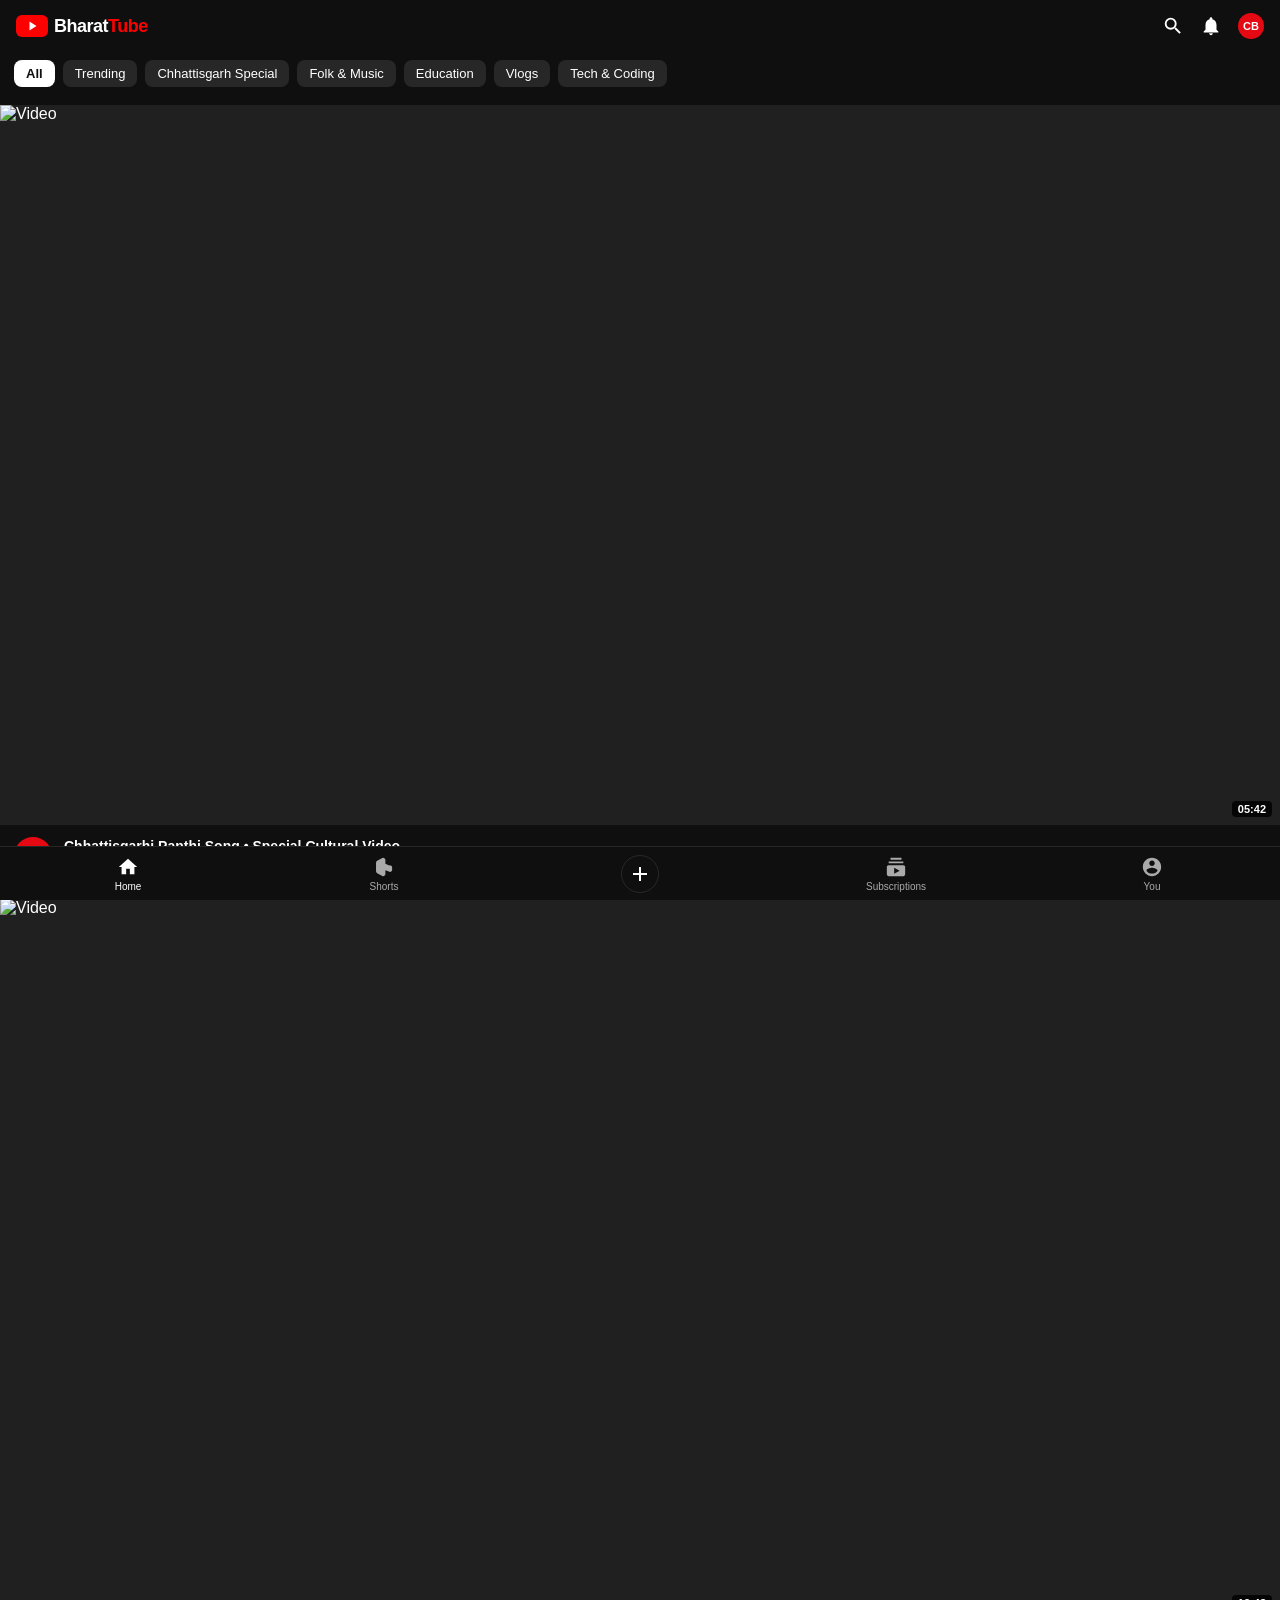
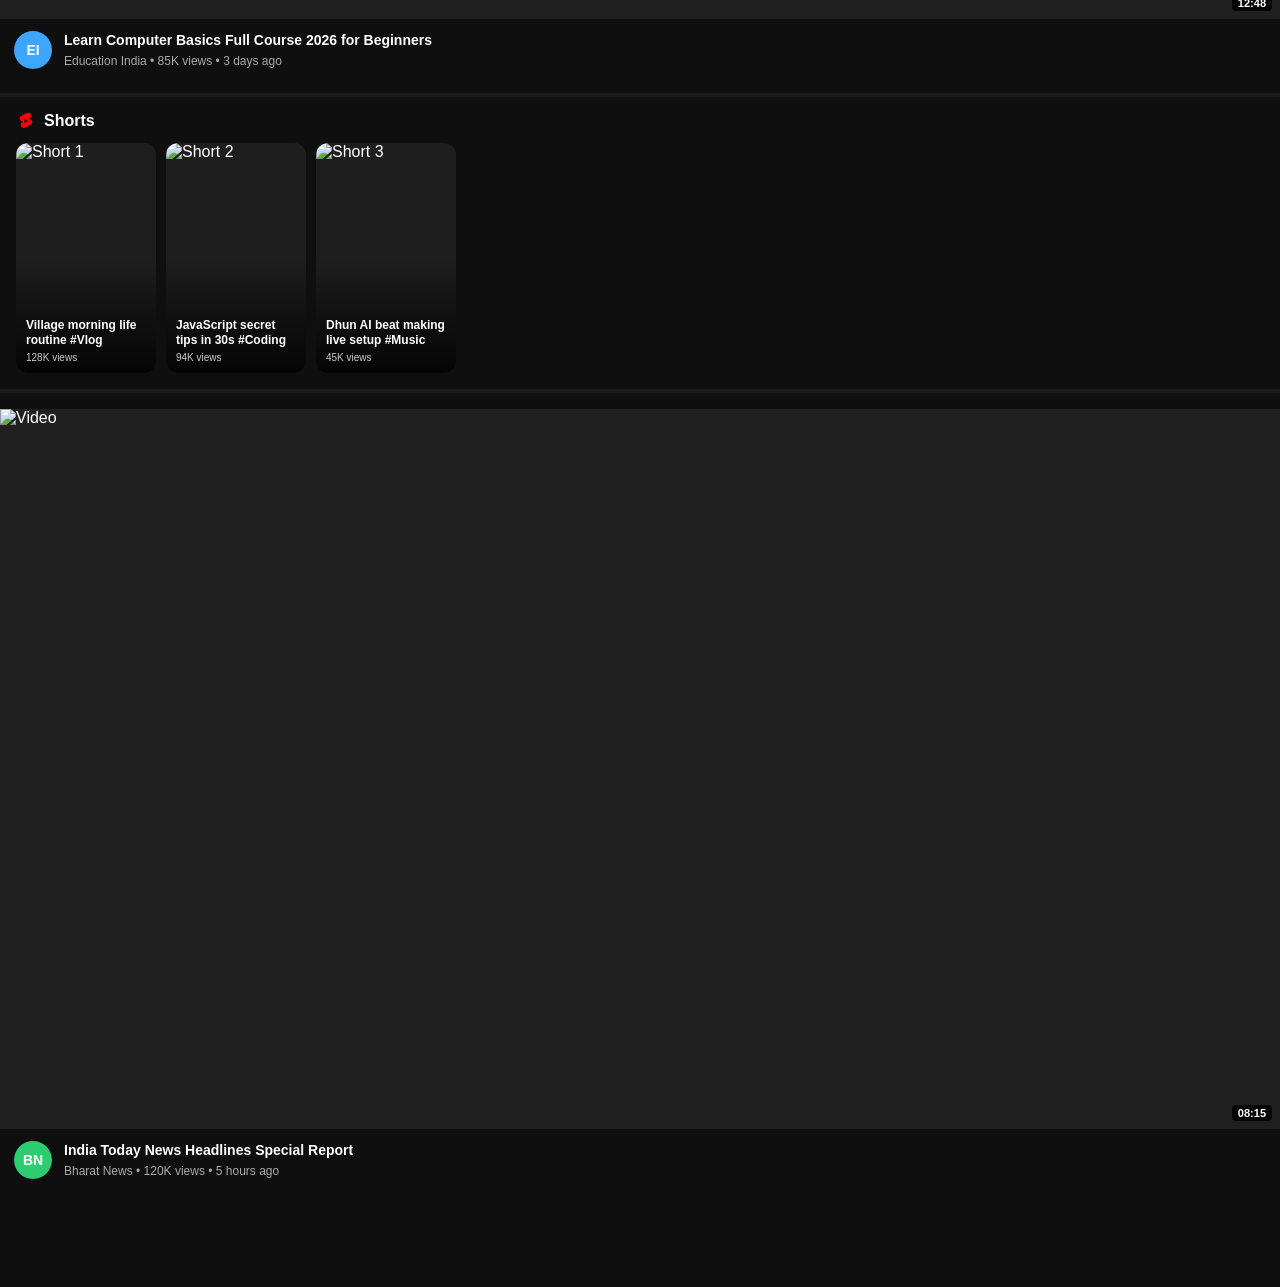
==== commit 02ede05e: "Update index.html" ====
--- a/frontend/index.html
+++ b/frontend/index.html
@@ -2,717 +2,264 @@
 <html lang="hi">
 <head>
     <meta charset="UTF-8">
-    <meta name="viewport" content="width=device-width, initial-scale=1.0, maximum-scale=1.0, user-scalable=no">
+    <meta http-equiv="Cache-Control" content="no-cache, no-store, must-revalidate">
+    <meta name="viewport" content="width=device-width, initial-scale=1.0, maximum-scale=1.0, user-scalable=no, viewport-fit=cover">
     <meta name="theme-color" content="#0f0f0f">
     <title>BharatTube</title>
+
+    <link rel="manifest" href="../manifest.json">
+    <link rel="stylesheet" href="../assets/css/global.css">
+    <link rel="stylesheet" href="../assets/css/components.css">
+
     <style>
-        * {
-            margin: 0;
-            padding: 0;
-            box-sizing: border-box;
-            -webkit-tap-highlight-color: transparent;
-        }
-
-        :root {
-            --yt-black: #0f0f0f;
-            --yt-card: #181818;
-            --yt-chip: rgba(255, 255, 255, 0.1);
-            --yt-chip-active: #ffffff;
-            --yt-text: #f1f1f1;
-            --yt-muted: #aaaaaa;
-            --yt-red: #ff0000;
-            --border: rgba(255, 255, 255, 0.1);
-        }
-
         body {
-            font-family: "Roboto", -apple-system, BlinkMacSystemFont, "Segoe UI", sans-serif;
-            background-color: var(--yt-black);
-            color: var(--yt-text);
-            padding-bottom: 65px;
-            user-select: none;
-        }
-
-        a {
-            text-decoration: none;
-            color: inherit;
-        }
-
-        /* 1. YouTube Top Bar */
-        .yt-topbar {
+            padding-bottom: calc(var(--bottom-bar-height) + 20px);
+        }
+
+        /* Top Bar */
+        .home-top-bar {
+            height: 52px;
+            display: flex;
+            align-items: center;
+            justify-content: space-between;
+            padding: 0 16px;
             position: sticky;
             top: 0;
-            height: 48px;
-            background: rgba(15, 15, 15, 0.98);
-            backdrop-filter: blur(8px);
-            display: flex;
-            align-items: center;
-            justify-content: space-between;
-            padding: 0 16px;
-            z-index: 500;
-        }
-
-        .yt-brand {
-            display: flex;
-            align-items: center;
-            gap: 6px;
-        }
-
-        .yt-brand-icon {
-            width: 28px;
-            height: 20px;
-            background: var(--yt-red);
-            border-radius: 6px;
-            display: flex;
-            align-items: center;
-            justify-content: center;
-            position: relative;
-        }
-
-        .yt-brand-icon::after {
-            content: '';
-            border-top: 4px solid transparent;
-            border-bottom: 4px solid transparent;
-            border-left: 7px solid #ffffff;
-            margin-left: 2px;
-        }
-
-        .yt-brand-name {
-            font-size: 18px;
-            font-weight: 700;
-            letter-spacing: -0.5px;
-            font-family: -apple-system, BlinkMacSystemFont, sans-serif;
-        }
-
-        .yt-topbar-actions {
+            background: var(--yt-black);
+            z-index: 1000;
+        }
+
+        .home-top-icons {
             display: flex;
             align-items: center;
             gap: 16px;
         }
 
-        .yt-icon-btn {
+        .home-icon-btn {
             background: none;
             border: none;
-            color: var(--yt-text);
-            display: flex;
-            align-items: center;
-            justify-content: center;
+            color: #ffffff;
             cursor: pointer;
-        }
-
-        .yt-icon-btn svg {
+            display: flex;
+            align-items: center;
+            text-decoration: none;
+        }
+
+        .home-icon-btn svg {
             width: 22px;
             height: 22px;
-            fill: currentColor;
-        }
-
-        .user-avatar-btn {
-            width: 26px;
-            height: 26px;
-            border-radius: 50%;
-            background: linear-gradient(135deg, #ff0000, #ff5e62);
-            color: white;
+            fill: #ffffff;
+        }
+
+        /* Home Shorts Mini Shelf */
+        .home-shorts-section {
+            padding: 14px 0 16px;
+            border-top: 4px solid #1c1c1c;
+            border-bottom: 4px solid #1c1c1c;
+            margin-bottom: 16px;
+        }
+
+        .home-shorts-header {
+            display: flex;
+            align-items: center;
+            gap: 8px;
+            padding: 0 16px 12px;
+            font-size: 16px;
             font-weight: 700;
-            font-size: 13px;
-            display: flex;
-            align-items: center;
-            justify-content: center;
-        }
-
-        /* 2. YouTube Category Chips Bar */
-        .chips-container {
-            position: sticky;
-            top: 48px;
-            background: var(--yt-black);
-            padding: 8px 14px;
-            display: flex;
-            gap: 8px;
+        }
+
+        .home-shorts-header svg {
+            width: 20px;
+            height: 20px;
+            fill: #ff0000;
+        }
+
+        .home-shorts-carousel {
+            display: flex;
+            gap: 10px;
             overflow-x: auto;
+            padding: 0 16px;
             scrollbar-width: none;
-            z-index: 450;
-            border-bottom: 1px solid rgba(255, 255, 255, 0.05);
-        }
-
-        .chips-container::-webkit-scrollbar {
+        }
+
+        .home-shorts-carousel::-webkit-scrollbar {
             display: none;
         }
 
-        .chip {
-            background: var(--yt-chip);
-            color: var(--yt-text);
-            border: none;
-            border-radius: 8px;
-            padding: 6px 12px;
-            font-size: 13px;
-            font-weight: 500;
-            white-space: nowrap;
-            cursor: pointer;
-            transition: 0.15s;
-        }
-
-        .chip.active {
-            background: var(--yt-chip-active);
-            color: #0f0f0f;
-            font-weight: 600;
-        }
-
-        /* 3. Full-Bleed YouTube Video Feed */
-        .video-feed {
-            display: flex;
-            flex-direction: column;
-            gap: 16px;
-            margin-top: 6px;
-        }
-
-        .feed-video-card {
-            display: block;
-            background: transparent;
-            cursor: pointer;
-        }
-
-        .feed-thumb-wrapper {
-            width: 100%;
-            aspect-ratio: 16 / 9;
+        .home-short-card {
+            width: 140px;
+            height: 230px;
+            background: #1e1e1e;
+            border-radius: 12px;
             position: relative;
-            background: #1e1e1e;
             overflow: hidden;
-        }
-
-        .feed-thumb-img {
+            flex-shrink: 0;
+            text-decoration: none;
+            color: #ffffff;
+        }
+
+        .home-short-card img {
             width: 100%;
             height: 100%;
             object-fit: cover;
-            display: block;
-        }
-
-        .duration-badge {
+        }
+
+        .home-short-overlay {
             position: absolute;
-            bottom: 8px;
-            right: 8px;
-            background: rgba(0, 0, 0, 0.85);
-            font-size: 11px;
+            inset: 0;
+            background: linear-gradient(180deg, transparent 50%, rgba(0,0,0,0.85) 100%);
+            display: flex;
+            flex-direction: column;
+            justify-content: flex-end;
+            padding: 10px;
+        }
+
+        .home-short-title {
+            font-size: 12px;
             font-weight: 600;
-            padding: 2px 6px;
-            border-radius: 4px;
-            letter-spacing: 0.5px;
-        }
-
-        .feed-video-details {
-            display: flex;
-            gap: 12px;
-            padding: 12px 14px 4px;
-        }
-
-        .feed-channel-avatar {
-            width: 38px;
-            height: 38px;
-            border-radius: 50%;
-            display: flex;
-            align-items: center;
-            justify-content: center;
-            font-weight: 700;
-            font-size: 15px;
-            flex-shrink: 0;
-            color: white;
-        }
-
-        .feed-text-content {
-            flex: 1;
-        }
-
-        .feed-title {
-            font-size: 14px;
-            font-weight: 600;
-            line-height: 1.35;
-            margin-bottom: 4px;
+            line-height: 1.3;
             display: -webkit-box;
             -webkit-line-clamp: 2;
             -webkit-box-orient: vertical;
             overflow: hidden;
-            color: #ffffff;
-        }
-
-        .feed-meta {
-            font-size: 12px;
-            color: var(--yt-muted);
-            line-height: 1.3;
-        }
-
-        .feed-options-btn {
-            background: none;
-            border: none;
-            color: var(--yt-text);
-            cursor: pointer;
-            padding: 2px 4px;
-            align-self: flex-start;
-        }
-
-        .feed-options-btn svg {
-            width: 18px;
-            height: 18px;
-            fill: var(--yt-muted);
-        }
-
-        /* 4. YouTube Shorts Shelf */
-        .shorts-shelf {
-            padding: 16px 0;
-            border-top: 4px solid #202020;
-            border-bottom: 4px solid #202020;
-            margin: 8px 0;
-        }
-
-        .shorts-shelf-header {
-            display: flex;
-            align-items: center;
-            gap: 8px;
-            padding: 0 16px 12px;
-        }
-
-        .shorts-icon-svg {
-            width: 22px;
-            height: 22px;
-            fill: var(--yt-red);
-        }
-
-        .shorts-shelf-title {
-            font-size: 16px;
-            font-weight: 700;
-            letter-spacing: -0.2px;
-        }
-
-        .shorts-carousel {
-            display: flex;
-            gap: 12px;
-            padding: 0 16px;
-            overflow-x: auto;
-            scrollbar-width: none;
-        }
-
-        .shorts-carousel::-webkit-scrollbar {
-            display: none;
-        }
-
-        .shorts-card {
-            width: 145px;
-            height: 250px;
-            border-radius: 12px;
-            position: relative;
-            flex-shrink: 0;
-            overflow: hidden;
-            display: flex;
-            flex-direction: column;
-            justify-content: flex-end;
-            padding: 10px;
-            background-size: cover;
-            background-position: center;
-        }
-
-        .shorts-card::before {
-            content: '';
-            position: absolute;
-            inset: 0;
-            background: linear-gradient(to top, rgba(0,0,0,0.85) 0%, rgba(0,0,0,0.1) 60%, transparent 100%);
-            z-index: 1;
-        }
-
-        .shorts-card-info {
-            position: relative;
-            z-index: 2;
-        }
-
-        .shorts-card-title {
-            font-size: 12px;
-            font-weight: 600;
-            line-height: 1.3;
-            margin-bottom: 4px;
-            display: -webkit-box;
-            -webkit-line-clamp: 2;
-            -webkit-box-orient: vertical;
-            overflow: hidden;
-        }
-
-        .shorts-card-views {
-            font-size: 11px;
-            color: #d1d5db;
-        }
-
-        /* 5. YouTube Bottom Navigation Bar */
-        .yt-bottom-bar {
-            position: fixed;
-            bottom: 0;
-            left: 0;
-            right: 0;
-            height: 50px;
-            background: #0f0f0f;
-            border-top: 1px solid rgba(255, 255, 255, 0.1);
-            display: flex;
-            align-items: center;
-            justify-content: space-around;
-            z-index: 1000;
-        }
-
-        .bottom-nav-link {
-            display: flex;
-            flex-direction: column;
-            align-items: center;
-            justify-content: center;
-            gap: 3px;
-            color: var(--yt-muted);
-            width: 20%;
-            height: 100%;
-        }
-
-        .bottom-nav-link.active {
-            color: #ffffff;
-        }
-
-        .bottom-nav-link svg {
-            width: 22px;
-            height: 22px;
-            fill: currentColor;
-        }
-
-        .bottom-nav-link span {
+        }
+
+        .home-short-views {
             font-size: 10px;
-            font-weight: 500;
-        }
-
-        .create-icon-pill {
-            width: 36px;
-            height: 36px;
-            border-radius: 50%;
-            border: 1.5px solid #ffffff;
-            display: flex;
-            align-items: center;
-            justify-content: center;
-            font-size: 22px;
-            font-weight: 300;
-            color: #ffffff;
-        }
-
-        /* Search Overlay */
-        .search-modal {
-            display: none;
-            position: fixed;
-            inset: 0;
-            background: #0f0f0f;
-            z-index: 2000;
-            padding: 10px 14px;
-        }
-
-        .search-modal.open {
-            display: block;
-        }
-
-        .search-input-row {
-            display: flex;
-            align-items: center;
-            gap: 10px;
-        }
-
-        .search-field {
-            flex: 1;
-            background: #222222;
-            border: 1px solid var(--border);
-            border-radius: 20px;
-            padding: 8px 16px;
-            color: white;
-            font-size: 14px;
-            outline: none;
-        }
-
-        .close-search-btn {
-            background: none;
-            border: none;
-            color: white;
-            font-size: 20px;
-            cursor: pointer;
-        }
-
-        /* Toast */
-        .toast {
-            position: fixed;
-            left: 50%;
-            bottom: 60px;
-            transform: translate(-50%, 20px);
-            background: #ffffff;
-            color: #0f0f0f;
-            padding: 8px 18px;
-            border-radius: 20px;
-            font-size: 12px;
-            font-weight: 600;
-            opacity: 0;
-            pointer-events: none;
-            transition: 0.25s ease;
-            z-index: 3000;
-            white-space: nowrap;
-        }
-
-        .toast.show {
-            opacity: 1;
-            transform: translate(-50%, 0);
+            color: #ccc;
+            margin-top: 3px;
         }
     </style>
 </head>
 <body>
 
-    <!-- 1. YouTube Top Bar -->
-    <header class="yt-topbar">
-        <a href="index.html" class="yt-brand">
-            <div class="yt-brand-icon"></div>
-            <span class="yt-brand-name">BharatTube</span>
-        </a>
-
-        <div class="yt-topbar-actions">
-            <!-- Cast Icon -->
-            <button class="yt-icon-btn" onclick="showToast('Searching for TV Cast devices...')" title="Cast">
-                <svg viewBox="0 0 24 24"><path d="M1 18v3h3c0-1.66-1.34-3-3-3zm0-4v2c2.76 0 5 2.24 5 5h2c0-3.87-3.13-7-7-7zm0-4v2c4.97 0 9 4.03 9 9h2c0-6.08-4.93-11-11-11zm20-7H3c-1.1 0-2 .9-2 2v3h2V5h18v14h-7v2h7c1.1 0 2-.9 2-2V5c0-1.1-.9-2-2-2z"/></svg>
+    <!-- Main Navigation Top Bar -->
+    <header class="home-top-bar">
+        <a href="index.html" class="bt-logo-wrap">
+            <div class="bt-logo-badge">
+                <svg viewBox="0 0 24 24"><polygon points="5,3 19,12 5,21"/></svg>
+            </div>
+            <div class="bt-brand-name">Bharat<span>Tube</span></div>
+        </a>
+        <div class="home-top-icons">
+            <button class="home-icon-btn" onclick="alert('Search feature opening soon!')">
+                <svg viewBox="0 0 24 24"><path d="M15.5 14h-.79l-.28-.27A6.471 6.471 0 0 0 16 9.5 6.5 6.5 0 1 0 9.5 16c1.61 0 3.09-.59 4.23-1.57l.27.28v.79l5 4.99L20.49 19l-4.99-5zm-6 0C7.01 14 5 11.99 5 9.5S7.01 5 9.5 5 14 7.01 14 9.5 11.99 14 9.5 14z"/></svg>
             </button>
-
-            <!-- Notification Bell -->
-            <button class="yt-icon-btn" onclick="showToast('No new notifications 🔔')" title="Notifications">
+            <a href="../pages/contact.html" class="home-icon-btn">
                 <svg viewBox="0 0 24 24"><path d="M12 22c1.1 0 2-.9 2-2h-4c0 1.1.9 2 2 2zm6-6v-5c0-3.07-1.63-5.64-4.5-6.32V4c0-.83-.67-1.5-1.5-1.5s-1.5.67-1.5 1.5v.68C7.64 5.36 6 7.92 6 11v5l-2 2v1h16v-1l-2-2z"/></svg>
-            </button>
-
-            <!-- Search Lens -->
-            <button class="yt-icon-btn" onclick="openSearchModal()" title="Search">
-                <svg viewBox="0 0 24 24"><path d="M15.5 14h-.79l-.28-.27C15.41 12.59 16 11.11 16 9.5 16 5.91 13.09 3 9.5 3S3 5.91 3 9.5 5.91 16 9.5 16c1.61 0 3.09-.59 4.23-1.57l.27.28v.79l5 4.99L20.49 19l-4.99-5zm-6 0C7.01 14 5 11.99 5 9.5S7.01 5 9.5 5 14 7.01 14 9.5 11.99 14 9.5 14z"/></svg>
-            </button>
-
-            <!-- Profile Avatar -->
-            <a href="../pages/profile.html" class="user-avatar-btn">B</a>
+            </a>
+            <a href="../pages/profile.html" class="home-icon-btn">
+                <div style="width:26px; height:26px; border-radius:50%; background:#e50914; display:flex; align-items:center; justify-content:center; font-size:11px; font-weight:800;">CB</div>
+            </a>
         </div>
     </header>
 
-    <!-- 2. Category Chips Bar -->
-    <nav class="chips-container" id="chipsBar">
-        <button class="chip active" onclick="filterCategory(this, 'all')">All</button>
-        <button class="chip" onclick="filterCategory(this, 'music')">Music</button>
-        <button class="chip" onclick="filterCategory(this, 'news')">News</button>
-        <button class="chip" onclick="filterCategory(this, 'education')">Education</button>
-        <button class="chip" onclick="filterCategory(this, 'gaming')">Gaming</button>
-        <button class="chip" onclick="filterCategory(this, 'chhattisgarh')">Chhattisgarhi</button>
-        <button class="chip" onclick="filterCategory(this, 'devotional')">Devotional</button>
-        <button class="chip" onclick="filterCategory(this, 'vlogs')">Vlogs</button>
-    </nav>
-
-    <!-- 3. Full-Bleed YouTube Video Feed -->
-    <main class="video-feed" id="videoFeed">
-
-        <!-- VIDEO 1 -->
-        <a href="../pages/watch.html?title=India+Today+News+Headlines&channel=Bharat+News&views=342K+views" class="feed-video-card" data-cat="news">
-            <div class="feed-thumb-wrapper" style="background: linear-gradient(135deg, #1e3c72, #2a5298);">
-                <div style="height:100%; display:flex; align-items:center; justify-content:center; font-weight:800; font-size:18px; color:rgba(255,255,255,0.85); letter-spacing:1px;">
-                    🇮🇳 BHARAT NEWS LIVE
+    <!-- Category Filter Chips -->
+    <div class="bt-chips-bar">
+        <button class="bt-chip active">All</button>
+        <button class="bt-chip">Trending</button>
+        <button class="bt-chip">Chhattisgarh Special</button>
+        <button class="bt-chip">Folk & Music</button>
+        <button class="bt-chip">Education</button>
+        <button class="bt-chip">Vlogs</button>
+        <button class="bt-chip">Tech & Coding</button>
+    </div>
+
+    <!-- Video Feed List -->
+    <main style="padding: 10px 0;">
+
+        <!-- Video 1 -->
+        <a href="../pages/watch.html?title=Chhattisgarhi+Panthi+Song+Special&channel=Charandas+Bhaskar&views=210K+views" class="bt-video-card">
+            <div class="bt-card-thumb-wrap">
+                <img src="https://images.unsplash.com/photo-1518495973542-4542c06a5843?w=800" alt="Video">
+                <span class="bt-card-duration-badge">05:42</span>
+            </div>
+            <div class="bt-card-meta-row">
+                <div class="bt-card-avatar" style="background:#e50914;">CB</div>
+                <div class="bt-card-info">
+                    <h3 class="bt-card-title">Chhattisgarhi Panthi Song • Special Cultural Video</h3>
+                    <p class="bt-card-subtext">Charandas Bhaskar • 210K views • 2 weeks ago</p>
                 </div>
-                <span class="duration-badge">08:15</span>
-            </div>
-            <div class="feed-video-details">
-                <div class="feed-channel-avatar" style="background:#e67e22;">N</div>
-                <div class="feed-text-content">
-                    <h3 class="feed-title">India Today News Headlines - Big National Updates & Developments</h3>
-                    <div class="feed-meta">Bharat News • 342K views • 1 day ago</div>
+            </div>
+        </a>
+
+        <!-- Video 2 -->
+        <a href="../pages/watch.html?title=Learn+Computer+Basics+Full+Course&channel=Education+India&views=85K+views" class="bt-video-card">
+            <div class="bt-card-thumb-wrap">
+                <img src="https://images.unsplash.com/photo-1526374965328-7f61d4dc18c5?w=800" alt="Video">
+                <span class="bt-card-duration-badge">12:48</span>
+            </div>
+            <div class="bt-card-meta-row">
+                <div class="bt-card-avatar" style="background:#3ea6ff;">EI</div>
+                <div class="bt-card-info">
+                    <h3 class="bt-card-title">Learn Computer Basics Full Course 2026 for Beginners</h3>
+                    <p class="bt-card-subtext">Education India • 85K views • 3 days ago</p>
                 </div>
-                <button class="feed-options-btn" onclick="event.preventDefault(); showToast('Video options')">
-                    <svg viewBox="0 0 24 24"><path d="M12 8c1.1 0 2-.9 2-2s-.9-2-2-2-2 .9-2 2 .9 2 2 2zm0 2c-1.1 0-2 .9-2 2s.9 2 2 2 2-.9 2-2-.9-2-2-2zm0 6c-1.1 0-2 .9-2 2s.9 2 2 2 2-.9 2-2-.9-2-2-2z"/></svg>
-                </button>
-            </div>
-        </a>
-
-        <!-- 4. SHORTS SHELF (YouTube Style) -->
-        <section class="shorts-shelf">
-            <div class="shorts-shelf-header">
-                <svg class="shorts-icon-svg" viewBox="0 0 24 24">
-                    <path d="M17.77 10.32l-1.2-.5L18 9.06c1.84-.8 2.63-3 .17-4.83-1.63-1.22-3.83-.8-4.83.17l-6 7.4c-.6.74-.7 1.76-.27 2.6.43.84 1.3 1.37 2.27 1.37h1.4l-1.43.8c-1.84.8-2.63 3-.17 4.83 1.63 1.22 3.83.8 4.83-.17l6-7.4c.6-.74.7-1.76.27-2.6-.43-.84-1.3-1.37-2.27-1.37h-1.4z"/>
-                </svg>
-                <span class="shorts-shelf-title">Shorts</span>
-            </div>
-
-            <div class="shorts-carousel">
-                <!-- Short 1 -->
-                <a href="../pages/shorts.html" class="shorts-card" style="background: linear-gradient(135deg, #f12711, #f5af19);">
-                    <div class="shorts-card-info">
-                        <div class="shorts-card-title">Incredible Indian Nature & Ocean Waves 🇮🇳</div>
-                        <div class="shorts-card-views">2.4M views</div>
+            </div>
+        </a>
+
+        <!-- Shorts Shelf Inside Home Feed -->
+        <section class="home-shorts-section">
+            <div class="home-shorts-header">
+                <svg viewBox="0 0 24 24"><path d="M17.77 10.32l-1.2-.5-1.1-.46 1.05-.53c1.78-.9 2.5-3.08 1.6-4.86-.9-1.78-3.08-2.5-4.86-1.6L6.5 5.67c-1.78.9-2.5 3.08-1.6 4.86.32.64.83 1.13 1.44 1.43l1.2.5 1.1.46-1.05.53c-1.78.9-2.5 3.08-1.6 4.86.63 1.25 1.88 1.99 3.23 1.99.55 0 1.11-.13 1.63-.39l6.76-3.3c1.78-.9 2.5-3.08 1.6-4.86-.32-.64-.83-1.13-1.44-1.43zM10 14.5v-5l4.5 2.5-4.5 2.5z"/></svg>
+                <span>Shorts</span>
+            </div>
+            <div class="home-shorts-carousel">
+                <a href="../pages/shorts.html" class="home-short-card">
+                    <img src="https://images.unsplash.com/photo-1534447677768-be436bb09401?w=400" alt="Short 1">
+                    <div class="home-short-overlay">
+                        <div class="home-short-title">Village morning life routine #Vlog</div>
+                        <div class="home-short-views">128K views</div>
                     </div>
                 </a>
 
-                <!-- Short 2 -->
-                <a href="../pages/shorts.html" class="shorts-card" style="background: linear-gradient(135deg, #11998e, #38ef7d);">
-                    <div class="shorts-card-info">
-                        <div class="shorts-card-title">Chhattisgarhi Culture & Traditional Beats ❤️</div>
-                        <div class="shorts-card-views">856K views</div>
+                <a href="../pages/shorts.html" class="home-short-card">
+                    <img src="https://images.unsplash.com/photo-1516251193007-45ef944ab0c6?w=400" alt="Short 2">
+                    <div class="home-short-overlay">
+                        <div class="home-short-title">JavaScript secret tips in 30s #Coding</div>
+                        <div class="home-short-views">94K views</div>
                     </div>
                 </a>
 
-                <!-- Short 3 -->
-                <a href="../pages/shorts.html" class="shorts-card" style="background: linear-gradient(135deg, #8a2387, #e94057, #f27121);">
-                    <div class="shorts-card-info">
-                        <div class="shorts-card-title">Street Food in India • Delicious Bites!</div>
-                        <div class="shorts-card-views">1.2M views</div>
+                <a href="../pages/shorts.html" class="home-short-card">
+                    <img src="https://images.unsplash.com/photo-1511671782779-c97d3d27a1d4?w=400" alt="Short 3">
+                    <div class="home-short-overlay">
+                        <div class="home-short-title">Dhun AI beat making live setup #Music</div>
+                        <div class="home-short-views">45K views</div>
                     </div>
                 </a>
-
-                <!-- Short 4 -->
-                <a href="../pages/shorts.html" class="shorts-card" style="background: linear-gradient(135deg, #2b5876, #4e4376);">
-                    <div class="shorts-card-info">
-                        <div class="shorts-card-title">Chhattisgarh Historical Forts & Stories</div>
-                        <div class="shorts-card-views">740K views</div>
-                    </div>
-                </a>
             </div>
         </section>
 
-        <!-- VIDEO 2 -->
-        <a href="../pages/watch.html?title=Chhattisgarhi+Panthi+Geet+2026&channel=A+One+Music&views=125K+views" class="feed-video-card" data-cat="music chhattisgarh">
-            <div class="feed-thumb-wrapper" style="background: linear-gradient(135deg, #4b1248, #f0c27b);">
-                <div style="height:100%; display:flex; align-items:center; justify-content:center; font-weight:800; font-size:18px; color:rgba(255,255,255,0.9); text-shadow:0 2px 4px rgba(0,0,0,0.5);">
-                    🎵 पंथी गीत • MOR CHHATTISGARH
+        <!-- Video 3 -->
+        <a href="../pages/watch.html?title=India+Today+News+Headlines+Special&channel=Bharat+News&views=120K+views" class="bt-video-card">
+            <div class="bt-card-thumb-wrap">
+                <img src="https://images.unsplash.com/photo-1585829365295-ab7cd400c167?w=800" alt="Video">
+                <span class="bt-card-duration-badge">08:15</span>
+            </div>
+            <div class="bt-card-meta-row">
+                <div class="bt-card-avatar" style="background:#2ecc71;">BN</div>
+                <div class="bt-card-info">
+                    <h3 class="bt-card-title">India Today News Headlines Special Report</h3>
+                    <p class="bt-card-subtext">Bharat News • 120K views • 5 hours ago</p>
                 </div>
-                <span class="duration-badge">04:32</span>
-            </div>
-            <div class="feed-video-details">
-                <div class="feed-channel-avatar" style="background:#8e44ad;">A</div>
-                <div class="feed-text-content">
-                    <h3 class="feed-title">Chhattisgarhi Panthi Geet 2026 - Official Music Track</h3>
-                    <div class="feed-meta">A One Music • 125K views • 2 days ago</div>
-                </div>
-                <button class="feed-options-btn" onclick="event.preventDefault(); showToast('Video options')">
-                    <svg viewBox="0 0 24 24"><path d="M12 8c1.1 0 2-.9 2-2s-.9-2-2-2-2 .9-2 2 .9 2 2 2zm0 2c-1.1 0-2 .9-2 2s.9 2 2 2 2-.9 2-2-.9-2-2-2zm0 6c-1.1 0-2 .9-2 2s.9 2 2 2 2-.9 2-2-.9-2-2-2z"/></svg>
-                </button>
-            </div>
-        </a>
-
-        <!-- VIDEO 3 -->
-        <a href="../pages/watch.html?title=Learn+Computer+Basics+Course&channel=Education+India&views=84K+views" class="feed-video-card" data-cat="education">
-            <div class="feed-thumb-wrapper" style="background: linear-gradient(135deg, #0f2027, #203a43, #2c5364);">
-                <div style="height:100%; display:flex; align-items:center; justify-content:center; font-weight:800; font-size:18px; color:#3ea6ff; letter-spacing:1px;">
-                    💻 COMPUTER BASICS FULL COURSE
-                </div>
-                <span class="duration-badge">12:48</span>
-            </div>
-            <div class="feed-video-details">
-                <div class="feed-channel-avatar" style="background:#27ae60;">E</div>
-                <div class="feed-text-content">
-                    <h3 class="feed-title">Learn Computer Basics in Hindi - Step by Step Beginner Guide</h3>
-                    <div class="feed-meta">Education India • 84K views • 5 days ago</div>
-                </div>
-                <button class="feed-options-btn" onclick="event.preventDefault(); showToast('Video options')">
-                    <svg viewBox="0 0 24 24"><path d="M12 8c1.1 0 2-.9 2-2s-.9-2-2-2-2 .9-2 2 .9 2 2 2zm0 2c-1.1 0-2 .9-2 2s.9 2 2 2 2-.9 2-2-.9-2-2-2zm0 6c-1.1 0-2 .9-2 2s.9 2 2 2 2-.9 2-2-.9-2-2-2z"/></svg>
-                </button>
-            </div>
-        </a>
-
-        <!-- VIDEO 4 -->
-        <a href="../pages/watch.html?title=Indian+Gaming+Tournament&channel=Bharat+Gamer&views=96K+views" class="feed-video-card" data-cat="gaming">
-            <div class="feed-thumb-wrapper" style="background: linear-gradient(135deg, #3a1c71, #d76d77, #ffaf7b);">
-                <div style="height:100%; display:flex; align-items:center; justify-content:center; font-weight:800; font-size:18px; color:#ffffff;">
-                    🎮 PRO GAMING CHALLENGE 🇮🇳
-                </div>
-                <span class="duration-badge">18:42</span>
-            </div>
-            <div class="feed-video-details">
-                <div class="feed-channel-avatar" style="background:#d35400;">G</div>
-                <div class="feed-text-content">
-                    <h3 class="feed-title">Indian Gaming Tournament Final Showdown - Live Highlights</h3>
-                    <div class="feed-meta">Bharat Gamer • 96K views • 4 days ago</div>
-                </div>
-                <button class="feed-options-btn" onclick="event.preventDefault(); showToast('Video options')">
-                    <svg viewBox="0 0 24 24"><path d="M12 8c1.1 0 2-.9 2-2s-.9-2-2-2-2 .9-2 2 .9 2 2 2zm0 2c-1.1 0-2 .9-2 2s.9 2 2 2 2-.9 2-2-.9-2-2-2zm0 6c-1.1 0-2 .9-2 2s.9 2 2 2 2-.9 2-2-.9-2-2-2z"/></svg>
-                </button>
             </div>
         </a>
 
     </main>
 
-    <!-- 5. YouTube Bottom Navigation Bar -->
-    <nav class="yt-bottom-bar">
-        <a href="index.html" class="bottom-nav-link active">
-            <svg viewBox="0 0 24 24"><path d="M10 20v-6h4v6h5v-8h3L12 3 2 12h3v8z"/></svg>
-            <span>Home</span>
-        </a>
-
-        <a href="../pages/shorts.html" class="bottom-nav-link">
-            <svg viewBox="0 0 24 24"><path d="M17.77 10.32l-1.2-.5L18 9.06c1.84-.8 2.63-3 .17-4.83-1.63-1.22-3.83-.8-4.83.17l-6 7.4c-.6.74-.7 1.76-.27 2.6.43.84 1.3 1.37 2.27 1.37h1.4l-1.43.8c-1.84.8-2.63 3-.17 4.83 1.63 1.22 3.83.8 4.83-.17l6-7.4c.6-.74.7-1.76.27-2.6-.43-.84-1.3-1.37-2.27-1.37h-1.4z"/></svg>
-            <span>Shorts</span>
-        </a>
-
-        <a href="../pages/upload.html" class="bottom-nav-link">
-            <div class="create-icon-pill">＋</div>
-        </a>
-
-        <button class="bottom-nav-link" style="background:none; border:none;" onclick="showToast('Subscriptions up to date')">
-            <svg viewBox="0 0 24 24"><path d="M20 8H4V6h16v2zm-2-6H6v2h12V2zm4 10v8c0 1.1-.9 2-2 2H4c-1.1 0-2-.9-2-2v-8c0-1.1.9-2 2-2h16c1.1 0 2 .9 2 2zm-6 4l-6-3.27v6.53L16 16z"/></svg>
-            <span>Subscriptions</span>
-        </button>
-
-        <a href="../pages/profile.html" class="bottom-nav-link">
-            <div style="width:22px; height:22px; border-radius:50%; background:#ff0000; color:white; font-size:11px; font-weight:700; display:flex; align-items:center; justify-content:center;">B</div>
-            <span>You</span>
-        </a>
-    </nav>
-
-    <!-- Search Modal -->
-    <div class="search-modal" id="searchModal">
-        <div class="search-input-row">
-            <button class="close-search-btn" onclick="closeSearchModal()">←</button>
-            <input type="text" class="search-field" id="searchInput" placeholder="Search BharatTube..." oninput="handleSearch(this.value)">
-        </div>
-    </div>
-
-    <div id="toast" class="toast"></div>
+    <!-- Global Scripts -->
+    <script src="../assets/js/app-state.js"></script>
+    <script src="../assets/js/ui-kit.js"></script>
 
     <script>
-        const toast = document.getElementById('toast');
-        let toastTimer;
-
-        function showToast(msg) {
-            if (!toast) return;
-            toast.textContent = msg;
-            toast.classList.add('show');
-            clearTimeout(toastTimer);
-            toastTimer = setTimeout(() => {
-                toast.classList.remove('show');
-            }, 1800);
-        }
-
-        // Category Filter
-        function filterCategory(btn, cat) {
-            document.querySelectorAll('.chip').forEach(c => c.classList.remove('active'));
-            btn.classList.add('active');
-
-            const cards = document.querySelectorAll('.feed-video-card');
-            cards.forEach(card => {
-                const cardCat = card.getAttribute('data-cat') || '';
-                if (cat === 'all' || cardCat.includes(cat)) {
-                    card.style.display = 'block';
-                } else {
-                    card.style.display = 'none';
-                }
+        // Chip Click Highlight
+        document.querySelectorAll('.bt-chip').forEach(chip => {
+            chip.addEventListener('click', function() {
+                document.querySelectorAll('.bt-chip').forEach(c => c.classList.remove('active'));
+                this.classList.add('active');
             });
-        }
-
-        // Search Handlers
-        function openSearchModal() {
-            document.getElementById('searchModal').classList.add('open');
-            document.getElementById('searchInput').focus();
-        }
-
-        function closeSearchModal() {
-            document.getElementById('searchModal').classList.remove('open');
-        }
-
-        function handleSearch(val) {
-            const query = val.toLowerCase().trim();
-            const cards = document.querySelectorAll('.feed-video-card');
-            cards.forEach(card => {
-                const text = card.textContent.toLowerCase();
-                if (!query || text.includes(query)) {
-                    card.style.display = 'block';
-                } else {
-                    card.style.display = 'none';
-                }
-            });
-        }
+        });
     </script>
 </body>
 </html>
--- a/assets/css/global.css
+++ b/assets/css/global.css
@@ -0,0 +1,182 @@
+/* =========================================================
+   BHARATTUBE CORE DESIGN SYSTEM & MASTER VARIABLES
+   ========================================================= */
+
+:root {
+    --yt-black: #0f0f0f;
+    --yt-surface: #181818;
+    --yt-card: #212121;
+    --yt-card-hover: #272727;
+    --yt-border: rgba(255, 255, 255, 0.1);
+    
+    --yt-text: #ffffff;
+    --yt-muted: #aaaaaa;
+    --yt-submuted: #717171;
+    
+    --yt-red: #ff0000;
+    --yt-blue: #3ea6ff;
+    --yt-green: #2ecc71;
+    --yt-gold: #f1c40f;
+
+    --font-stack: -apple-system, BlinkMacSystemFont, "Segoe UI", Roboto, "Helvetica Neue", Arial, sans-serif;
+    --nav-height: 52px;
+    --bottom-bar-height: 54px;
+}
+
+* {
+    margin: 0;
+    padding: 0;
+    box-sizing: border-box;
+    -webkit-tap-highlight-color: transparent;
+}
+
+html, body {
+    width: 100%;
+    min-height: 100%;
+    background-color: var(--yt-black);
+    color: var(--yt-text);
+    font-family: var(--font-stack);
+    -webkit-font-smoothing: antialiased;
+}
+
+/* =========================================================
+   REUSABLE BRAND LOGO & TOP NAV HEADER
+   ========================================================= */
+
+.bt-header {
+    height: var(--nav-height);
+    background: var(--yt-black);
+    display: flex;
+    align-items: center;
+    justify-content: space-between;
+    padding: 0 16px;
+    position: sticky;
+    top: 0;
+    z-index: 1000;
+    border-bottom: 1px solid var(--yt-border);
+}
+
+.bt-logo-wrap {
+    display: flex;
+    align-items: center;
+    gap: 6px;
+    text-decoration: none;
+    color: var(--yt-text);
+}
+
+.bt-logo-badge {
+    background: var(--yt-red);
+    width: 32px;
+    height: 22px;
+    border-radius: 6px;
+    display: flex;
+    align-items: center;
+    justify-content: center;
+}
+
+.bt-logo-badge svg {
+    width: 12px;
+    height: 12px;
+    fill: #ffffff;
+    margin-left: 2px;
+}
+
+.bt-brand-name {
+    font-size: 18px;
+    font-weight: 800;
+    letter-spacing: -0.5px;
+}
+
+.bt-brand-name span {
+    color: var(--yt-red);
+}
+
+/* =========================================================
+   REUSABLE BOTTOM NAVIGATION BAR (FOR MOBILE APP)
+   ========================================================= */
+
+.bt-bottom-bar {
+    position: fixed;
+    bottom: 0;
+    left: 0;
+    right: 0;
+    height: var(--bottom-bar-height);
+    background: var(--yt-black);
+    border-top: 1px solid var(--yt-border);
+    display: flex;
+    align-items: center;
+    justify-content: space-around;
+    z-index: 1000;
+    padding-bottom: env(safe-area-inset-bottom, 0px);
+}
+
+.bt-nav-item {
+    display: flex;
+    flex-direction: column;
+    align-items: center;
+    justify-content: center;
+    gap: 3px;
+    color: var(--yt-muted);
+    text-decoration: none;
+    font-size: 10px;
+    flex: 1;
+    height: 100%;
+}
+
+.bt-nav-item svg {
+    width: 22px;
+    height: 22px;
+    fill: currentColor;
+}
+
+.bt-nav-item.active {
+    color: var(--yt-text);
+}
+
+.bt-create-circle {
+    width: 38px;
+    height: 38px;
+    border-radius: 50%;
+    border: 1px solid var(--yt-border);
+    display: flex;
+    align-items: center;
+    justify-content: center;
+}
+
+.bt-create-circle svg {
+    width: 24px;
+    height: 24px;
+    fill: var(--yt-text);
+}
+
+/* =========================================================
+   COMMON UI UTILITIES (PILLS, CARDS, BADGES)
+   ========================================================= */
+
+.bt-pill {
+    background: #272727;
+    color: var(--yt-text);
+    padding: 6px 14px;
+    border-radius: 16px;
+    font-size: 13px;
+    font-weight: 500;
+    white-space: nowrap;
+    text-decoration: none;
+    border: 1px solid transparent;
+}
+
+.bt-pill.active {
+    background: #ffffff;
+    color: #0f0f0f;
+}
+
+.bt-btn-primary {
+    background: var(--yt-blue);
+    color: #0f0f0f;
+    font-weight: 700;
+    border-radius: 20px;
+    border: none;
+    padding: 10px 18px;
+    cursor: pointer;
+    font-size: 14px;
+}
--- a/assets/css/components.css
+++ b/assets/css/components.css
@@ -0,0 +1,137 @@
+/* =========================================================
+   BHARATTUBE UI COMPONENTS (CARDS, CHIPS, TOASTS, MODALS)
+   ========================================================= */
+
+/* Category Filter Chips Carousel */
+.bt-chips-bar {
+    display: flex;
+    align-items: center;
+    gap: 8px;
+    padding: 8px 14px;
+    overflow-x: auto;
+    scrollbar-width: none;
+    background: var(--yt-black);
+    position: sticky;
+    top: var(--nav-height);
+    z-index: 800;
+}
+.bt-chips-bar::-webkit-scrollbar {
+    display: none;
+}
+.bt-chip {
+    padding: 6px 12px;
+    background: #272727;
+    color: #ffffff;
+    border-radius: 8px;
+    font-size: 13px;
+    font-weight: 500;
+    white-space: nowrap;
+    text-decoration: none;
+    border: none;
+    cursor: pointer;
+    transition: background 0.15s ease;
+}
+.bt-chip.active {
+    background: #ffffff;
+    color: #0f0f0f;
+    font-weight: 600;
+}
+
+/* Standard Video Feed Card (Home & Subscriptions) */
+.bt-video-card {
+    display: flex;
+    flex-direction: column;
+    width: 100%;
+    margin-bottom: 20px;
+    text-decoration: none;
+    color: #ffffff;
+    cursor: pointer;
+}
+.bt-video-card:active {
+    opacity: 0.9;
+}
+.bt-card-thumb-wrap {
+    width: 100%;
+    aspect-ratio: 16 / 9;
+    background: #202020;
+    position: relative;
+    overflow: hidden;
+}
+.bt-card-thumb-wrap img {
+    width: 100%;
+    height: 100%;
+    object-fit: cover;
+}
+.bt-card-duration-badge {
+    position: absolute;
+    bottom: 8px;
+    right: 8px;
+    background: rgba(0, 0, 0, 0.85);
+    color: #ffffff;
+    font-size: 11px;
+    font-weight: 600;
+    padding: 2px 6px;
+    border-radius: 4px;
+}
+.bt-card-meta-row {
+    display: flex;
+    padding: 12px 14px 4px;
+    gap: 12px;
+}
+.bt-card-avatar {
+    width: 38px;
+    height: 38px;
+    border-radius: 50%;
+    background: #333333;
+    display: flex;
+    align-items: center;
+    justify-content: center;
+    font-size: 14px;
+    font-weight: 700;
+    flex-shrink: 0;
+}
+.bt-card-info {
+    display: flex;
+    flex-direction: column;
+    gap: 4px;
+    flex: 1;
+    min-width: 0;
+}
+.bt-card-title {
+    font-size: 14px;
+    font-weight: 600;
+    line-height: 1.35;
+    display: -webkit-box;
+    -webkit-line-clamp: 2;
+    -webkit-box-orient: vertical;
+    overflow: hidden;
+}
+.bt-card-subtext {
+    font-size: 12px;
+    color: var(--yt-muted);
+}
+
+/* Toast Notification (Popup Alerts) */
+.bt-toast {
+    position: fixed;
+    bottom: calc(var(--bottom-bar-height) + 16px);
+    left: 50%;
+    transform: translateX(-50%);
+    background: #282828;
+    color: #ffffff;
+    padding: 10px 18px;
+    border-radius: 20px;
+    font-size: 13px;
+    font-weight: 500;
+    box-shadow: 0 4px 16px rgba(0, 0, 0, 0.6);
+    border: 1px solid var(--yt-border);
+    z-index: 3000;
+    opacity: 0;
+    pointer-events: none;
+    transition: opacity 0.2s ease, transform 0.2s ease;
+}
+.bt-toast.show {
+    opacity: 1;
+    pointer-events: auto;
+    transform: translateX(-50%) translateY(-4px);
+}
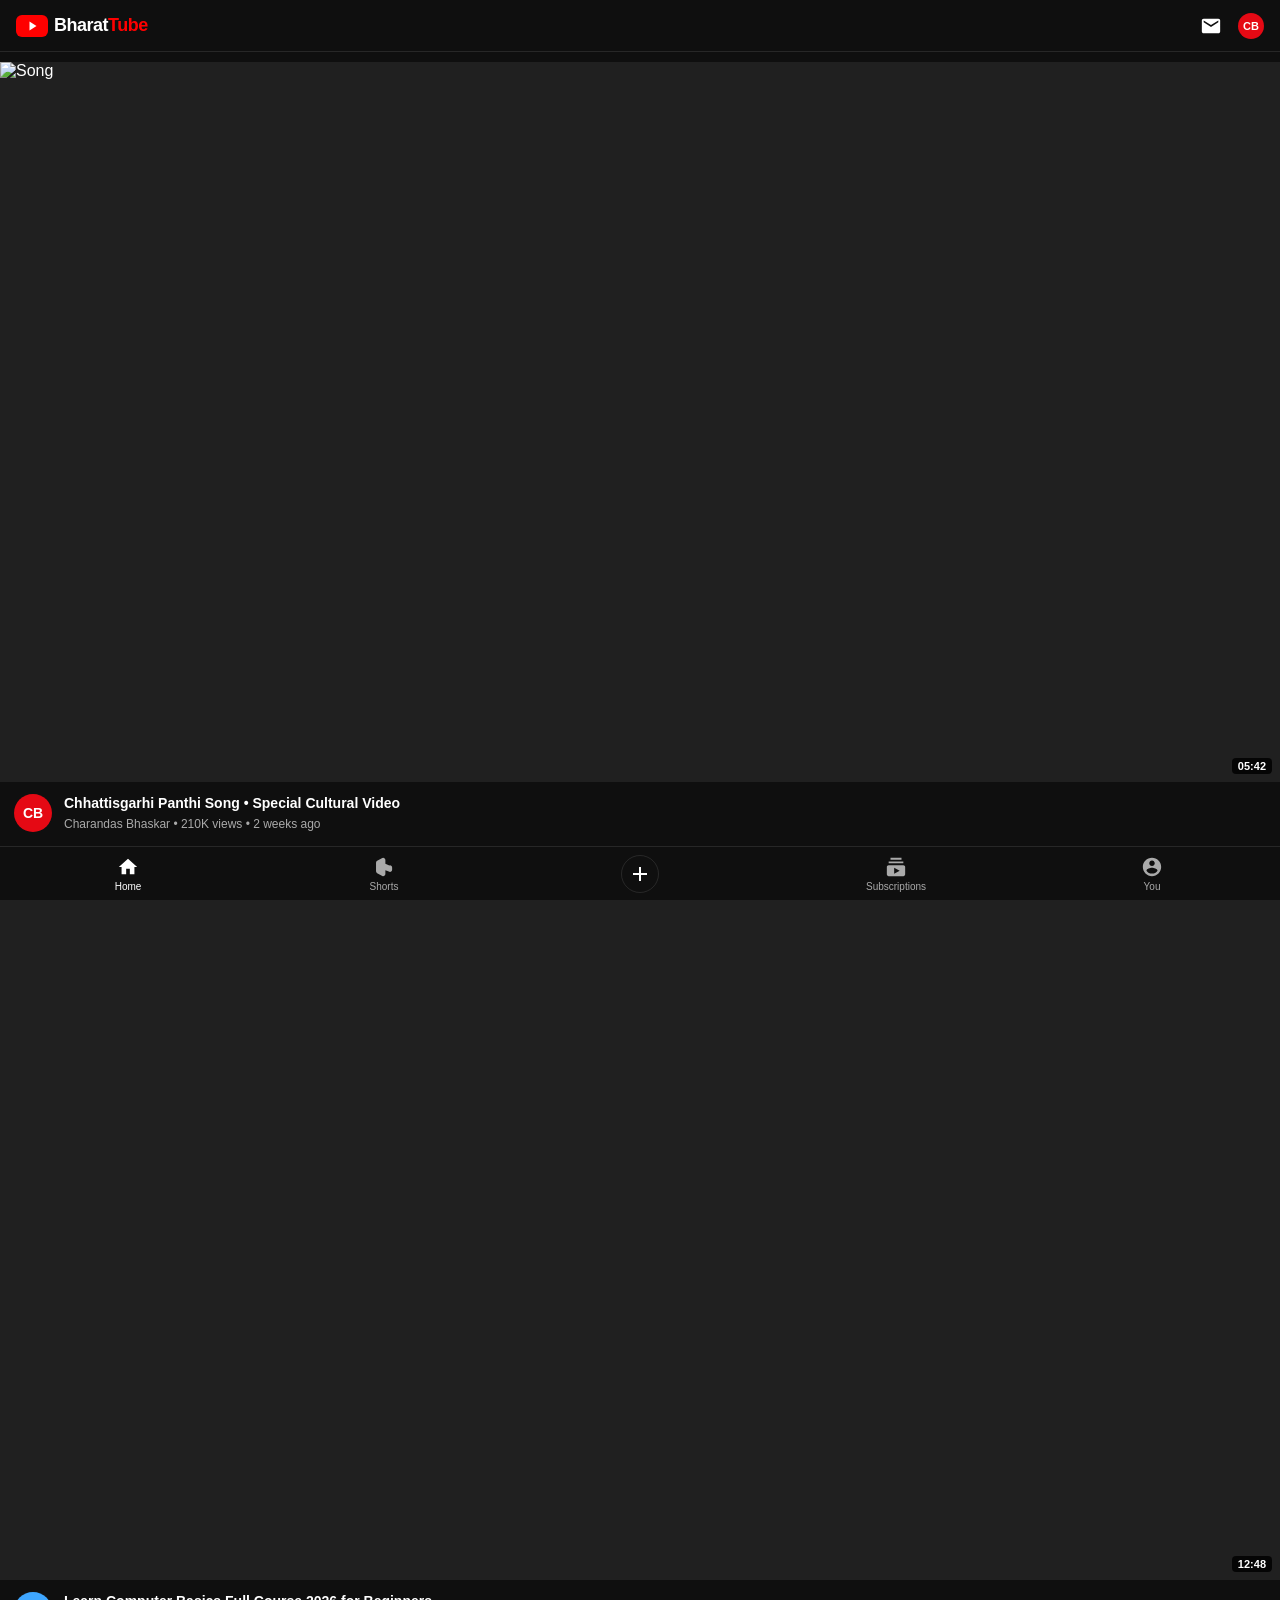
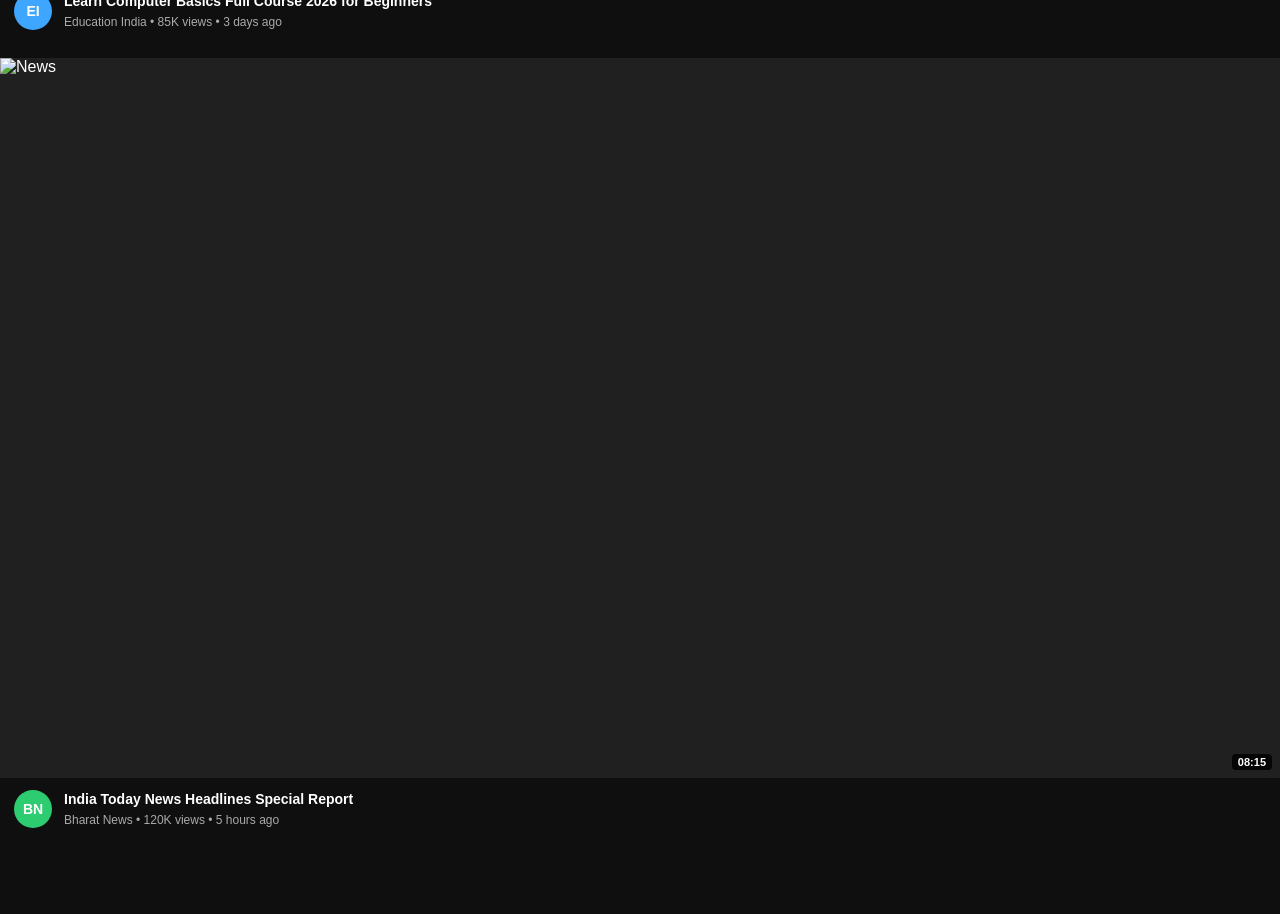
==== commit e67921fc: "Update index.html" ====
--- a/frontend/index.html
+++ b/frontend/index.html
@@ -7,7 +7,6 @@
     <meta name="theme-color" content="#0f0f0f">
     <title>BharatTube</title>
 
-    <link rel="manifest" href="../manifest.json">
     <link rel="stylesheet" href="../assets/css/global.css">
     <link rel="stylesheet" href="../assets/css/components.css">
 
@@ -16,8 +15,8 @@
             padding-bottom: calc(var(--bottom-bar-height) + 20px);
         }
 
-        /* Top Bar */
-        .home-top-bar {
+        /* Top Header */
+        .home-header {
             height: 52px;
             display: flex;
             align-items: center;
@@ -27,15 +26,16 @@
             top: 0;
             background: var(--yt-black);
             z-index: 1000;
-        }
-
-        .home-top-icons {
+            border-bottom: 1px solid var(--yt-border);
+        }
+
+        .header-actions {
             display: flex;
             align-items: center;
             gap: 16px;
         }
 
-        .home-icon-btn {
+        .header-btn {
             background: none;
             border: none;
             color: #ffffff;
@@ -45,203 +45,159 @@
             text-decoration: none;
         }
 
-        .home-icon-btn svg {
+        .header-btn svg {
             width: 22px;
             height: 22px;
             fill: #ffffff;
         }
 
-        /* Home Shorts Mini Shelf */
-        .home-shorts-section {
-            padding: 14px 0 16px;
-            border-top: 4px solid #1c1c1c;
-            border-bottom: 4px solid #1c1c1c;
-            margin-bottom: 16px;
-        }
-
-        .home-shorts-header {
-            display: flex;
-            align-items: center;
-            gap: 8px;
-            padding: 0 16px 12px;
-            font-size: 16px;
-            font-weight: 700;
-        }
-
-        .home-shorts-header svg {
-            width: 20px;
-            height: 20px;
-            fill: #ff0000;
-        }
-
-        .home-shorts-carousel {
-            display: flex;
-            gap: 10px;
-            overflow-x: auto;
-            padding: 0 16px;
-            scrollbar-width: none;
-        }
-
-        .home-shorts-carousel::-webkit-scrollbar {
-            display: none;
-        }
-
-        .home-short-card {
-            width: 140px;
-            height: 230px;
-            background: #1e1e1e;
-            border-radius: 12px;
+        /* Video Feed Item */
+        .feed-container {
+            display: flex;
+            flex-direction: column;
+            gap: 16px;
+            padding-top: 10px;
+        }
+
+        .video-card {
+            display: flex;
+            flex-direction: column;
+            text-decoration: none;
+            color: #ffffff;
+        }
+
+        .thumb-box {
+            width: 100%;
+            aspect-ratio: 16 / 9;
+            background: #202020;
             position: relative;
             overflow: hidden;
-            flex-shrink: 0;
-            text-decoration: none;
-            color: #ffffff;
-        }
-
-        .home-short-card img {
+        }
+
+        .thumb-box img {
             width: 100%;
             height: 100%;
             object-fit: cover;
         }
 
-        .home-short-overlay {
+        .duration-tag {
             position: absolute;
-            inset: 0;
-            background: linear-gradient(180deg, transparent 50%, rgba(0,0,0,0.85) 100%);
+            bottom: 8px;
+            right: 8px;
+            background: rgba(0, 0, 0, 0.85);
+            font-size: 11px;
+            padding: 2px 6px;
+            border-radius: 4px;
+            font-weight: 600;
+        }
+
+        .video-details {
+            display: flex;
+            padding: 12px 14px;
+            gap: 12px;
+        }
+
+        .channel-avatar-circle {
+            width: 38px;
+            height: 38px;
+            border-radius: 50%;
+            display: flex;
+            align-items: center;
+            justify-content: center;
+            font-size: 14px;
+            font-weight: 800;
+            color: #fff;
+            flex-shrink: 0;
+        }
+
+        .video-text-meta {
             display: flex;
             flex-direction: column;
-            justify-content: flex-end;
-            padding: 10px;
-        }
-
-        .home-short-title {
-            font-size: 12px;
+            gap: 4px;
+            flex: 1;
+            min-width: 0;
+        }
+
+        .video-heading {
+            font-size: 14px;
             font-weight: 600;
-            line-height: 1.3;
+            line-height: 1.35;
             display: -webkit-box;
             -webkit-line-clamp: 2;
             -webkit-box-orient: vertical;
             overflow: hidden;
         }
 
-        .home-short-views {
-            font-size: 10px;
-            color: #ccc;
-            margin-top: 3px;
+        .video-sub-line {
+            font-size: 12px;
+            color: var(--yt-muted);
         }
     </style>
 </head>
 <body>
 
-    <!-- Main Navigation Top Bar -->
-    <header class="home-top-bar">
+    <!-- Header -->
+    <header class="home-header">
         <a href="index.html" class="bt-logo-wrap">
             <div class="bt-logo-badge">
                 <svg viewBox="0 0 24 24"><polygon points="5,3 19,12 5,21"/></svg>
             </div>
             <div class="bt-brand-name">Bharat<span>Tube</span></div>
         </a>
-        <div class="home-top-icons">
-            <button class="home-icon-btn" onclick="alert('Search feature opening soon!')">
-                <svg viewBox="0 0 24 24"><path d="M15.5 14h-.79l-.28-.27A6.471 6.471 0 0 0 16 9.5 6.5 6.5 0 1 0 9.5 16c1.61 0 3.09-.59 4.23-1.57l.27.28v.79l5 4.99L20.49 19l-4.99-5zm-6 0C7.01 14 5 11.99 5 9.5S7.01 5 9.5 5 14 7.01 14 9.5 11.99 14 9.5 14z"/></svg>
-            </button>
-            <a href="../pages/contact.html" class="home-icon-btn">
-                <svg viewBox="0 0 24 24"><path d="M12 22c1.1 0 2-.9 2-2h-4c0 1.1.9 2 2 2zm6-6v-5c0-3.07-1.63-5.64-4.5-6.32V4c0-.83-.67-1.5-1.5-1.5s-1.5.67-1.5 1.5v.68C7.64 5.36 6 7.92 6 11v5l-2 2v1h16v-1l-2-2z"/></svg>
+        <div class="header-actions">
+            <a href="../pages/contact.html" class="header-btn">
+                <svg viewBox="0 0 24 24"><path d="M20 4H4c-1.1 0-1.99.9-1.99 2L2 18c0 1.1.9 2 2 2h16c1.1 0 2-.9 2-2V6c0-1.1-.9-2-2-2zm0 4l-8 5-8-5V6l8 5 8-5v2z"/></svg>
             </a>
-            <a href="../pages/profile.html" class="home-icon-btn">
+            <a href="../pages/profile.html" class="header-btn">
                 <div style="width:26px; height:26px; border-radius:50%; background:#e50914; display:flex; align-items:center; justify-content:center; font-size:11px; font-weight:800;">CB</div>
             </a>
         </div>
     </header>
 
-    <!-- Category Filter Chips -->
-    <div class="bt-chips-bar">
-        <button class="bt-chip active">All</button>
-        <button class="bt-chip">Trending</button>
-        <button class="bt-chip">Chhattisgarh Special</button>
-        <button class="bt-chip">Folk & Music</button>
-        <button class="bt-chip">Education</button>
-        <button class="bt-chip">Vlogs</button>
-        <button class="bt-chip">Tech & Coding</button>
-    </div>
-
-    <!-- Video Feed List -->
-    <main style="padding: 10px 0;">
-
-        <!-- Video 1 -->
-        <a href="../pages/watch.html?title=Chhattisgarhi+Panthi+Song+Special&channel=Charandas+Bhaskar&views=210K+views" class="bt-video-card">
-            <div class="bt-card-thumb-wrap">
-                <img src="https://images.unsplash.com/photo-1518495973542-4542c06a5843?w=800" alt="Video">
-                <span class="bt-card-duration-badge">05:42</span>
-            </div>
-            <div class="bt-card-meta-row">
-                <div class="bt-card-avatar" style="background:#e50914;">CB</div>
-                <div class="bt-card-info">
-                    <h3 class="bt-card-title">Chhattisgarhi Panthi Song • Special Cultural Video</h3>
-                    <p class="bt-card-subtext">Charandas Bhaskar • 210K views • 2 weeks ago</p>
+    <!-- Main Feed -->
+    <main class="feed-container">
+
+        <!-- Card 1 -->
+        <a href="../pages/watch.html?title=Chhattisgarhi+Panthi+Song+Special&channel=Charandas+Bhaskar&views=210K+views" class="video-card">
+            <div class="thumb-box">
+                <img src="https://images.unsplash.com/photo-1518495973542-4542c06a5843?w=800" alt="Song">
+                <span class="duration-tag">05:42</span>
+            </div>
+            <div class="video-details">
+                <div class="channel-avatar-circle" style="background:#e50914;">CB</div>
+                <div class="video-text-meta">
+                    <div class="video-heading">Chhattisgarhi Panthi Song • Special Cultural Video</div>
+                    <div class="video-sub-line">Charandas Bhaskar • 210K views • 2 weeks ago</div>
                 </div>
             </div>
         </a>
 
-        <!-- Video 2 -->
-        <a href="../pages/watch.html?title=Learn+Computer+Basics+Full+Course&channel=Education+India&views=85K+views" class="bt-video-card">
-            <div class="bt-card-thumb-wrap">
-                <img src="https://images.unsplash.com/photo-1526374965328-7f61d4dc18c5?w=800" alt="Video">
-                <span class="bt-card-duration-badge">12:48</span>
-            </div>
-            <div class="bt-card-meta-row">
-                <div class="bt-card-avatar" style="background:#3ea6ff;">EI</div>
-                <div class="bt-card-info">
-                    <h3 class="bt-card-title">Learn Computer Basics Full Course 2026 for Beginners</h3>
-                    <p class="bt-card-subtext">Education India • 85K views • 3 days ago</p>
+        <!-- Card 2 -->
+        <a href="../pages/watch.html?title=Learn+Computer+Basics+Full+Course&channel=Education+India&views=85K+views" class="video-card">
+            <div class="thumb-box">
+                <img src="https://images.unsplash.com/photo-1526374965328-7f61d4dc18c5?w=800" alt="Tech">
+                <span class="duration-tag">12:48</span>
+            </div>
+            <div class="video-details">
+                <div class="channel-avatar-circle" style="background:#3ea6ff;">EI</div>
+                <div class="video-text-meta">
+                    <div class="video-heading">Learn Computer Basics Full Course 2026 for Beginners</div>
+                    <div class="video-sub-line">Education India • 85K views • 3 days ago</div>
                 </div>
             </div>
         </a>
 
-        <!-- Shorts Shelf Inside Home Feed -->
-        <section class="home-shorts-section">
-            <div class="home-shorts-header">
-                <svg viewBox="0 0 24 24"><path d="M17.77 10.32l-1.2-.5-1.1-.46 1.05-.53c1.78-.9 2.5-3.08 1.6-4.86-.9-1.78-3.08-2.5-4.86-1.6L6.5 5.67c-1.78.9-2.5 3.08-1.6 4.86.32.64.83 1.13 1.44 1.43l1.2.5 1.1.46-1.05.53c-1.78.9-2.5 3.08-1.6 4.86.63 1.25 1.88 1.99 3.23 1.99.55 0 1.11-.13 1.63-.39l6.76-3.3c1.78-.9 2.5-3.08 1.6-4.86-.32-.64-.83-1.13-1.44-1.43zM10 14.5v-5l4.5 2.5-4.5 2.5z"/></svg>
-                <span>Shorts</span>
-            </div>
-            <div class="home-shorts-carousel">
-                <a href="../pages/shorts.html" class="home-short-card">
-                    <img src="https://images.unsplash.com/photo-1534447677768-be436bb09401?w=400" alt="Short 1">
-                    <div class="home-short-overlay">
-                        <div class="home-short-title">Village morning life routine #Vlog</div>
-                        <div class="home-short-views">128K views</div>
-                    </div>
-                </a>
-
-                <a href="../pages/shorts.html" class="home-short-card">
-                    <img src="https://images.unsplash.com/photo-1516251193007-45ef944ab0c6?w=400" alt="Short 2">
-                    <div class="home-short-overlay">
-                        <div class="home-short-title">JavaScript secret tips in 30s #Coding</div>
-                        <div class="home-short-views">94K views</div>
-                    </div>
-                </a>
-
-                <a href="../pages/shorts.html" class="home-short-card">
-                    <img src="https://images.unsplash.com/photo-1511671782779-c97d3d27a1d4?w=400" alt="Short 3">
-                    <div class="home-short-overlay">
-                        <div class="home-short-title">Dhun AI beat making live setup #Music</div>
-                        <div class="home-short-views">45K views</div>
-                    </div>
-                </a>
-            </div>
-        </section>
-
-        <!-- Video 3 -->
-        <a href="../pages/watch.html?title=India+Today+News+Headlines+Special&channel=Bharat+News&views=120K+views" class="bt-video-card">
-            <div class="bt-card-thumb-wrap">
-                <img src="https://images.unsplash.com/photo-1585829365295-ab7cd400c167?w=800" alt="Video">
-                <span class="bt-card-duration-badge">08:15</span>
-            </div>
-            <div class="bt-card-meta-row">
-                <div class="bt-card-avatar" style="background:#2ecc71;">BN</div>
-                <div class="bt-card-info">
-                    <h3 class="bt-card-title">India Today News Headlines Special Report</h3>
-                    <p class="bt-card-subtext">Bharat News • 120K views • 5 hours ago</p>
+        <!-- Card 3 -->
+        <a href="../pages/watch.html?title=India+Today+News+Headlines+Special&channel=Bharat+News&views=120K+views" class="video-card">
+            <div class="thumb-box">
+                <img src="https://images.unsplash.com/photo-1585829365295-ab7cd400c167?w=800" alt="News">
+                <span class="duration-tag">08:15</span>
+            </div>
+            <div class="video-details">
+                <div class="channel-avatar-circle" style="background:#2ecc71;">BN</div>
+                <div class="video-text-meta">
+                    <div class="video-heading">India Today News Headlines Special Report</div>
+                    <div class="video-sub-line">Bharat News • 120K views • 5 hours ago</div>
                 </div>
             </div>
         </a>
@@ -251,15 +207,5 @@
     <!-- Global Scripts -->
     <script src="../assets/js/app-state.js"></script>
     <script src="../assets/js/ui-kit.js"></script>
-
-    <script>
-        // Chip Click Highlight
-        document.querySelectorAll('.bt-chip').forEach(chip => {
-            chip.addEventListener('click', function() {
-                document.querySelectorAll('.bt-chip').forEach(c => c.classList.remove('active'));
-                this.classList.add('active');
-            });
-        });
-    </script>
 </body>
 </html>
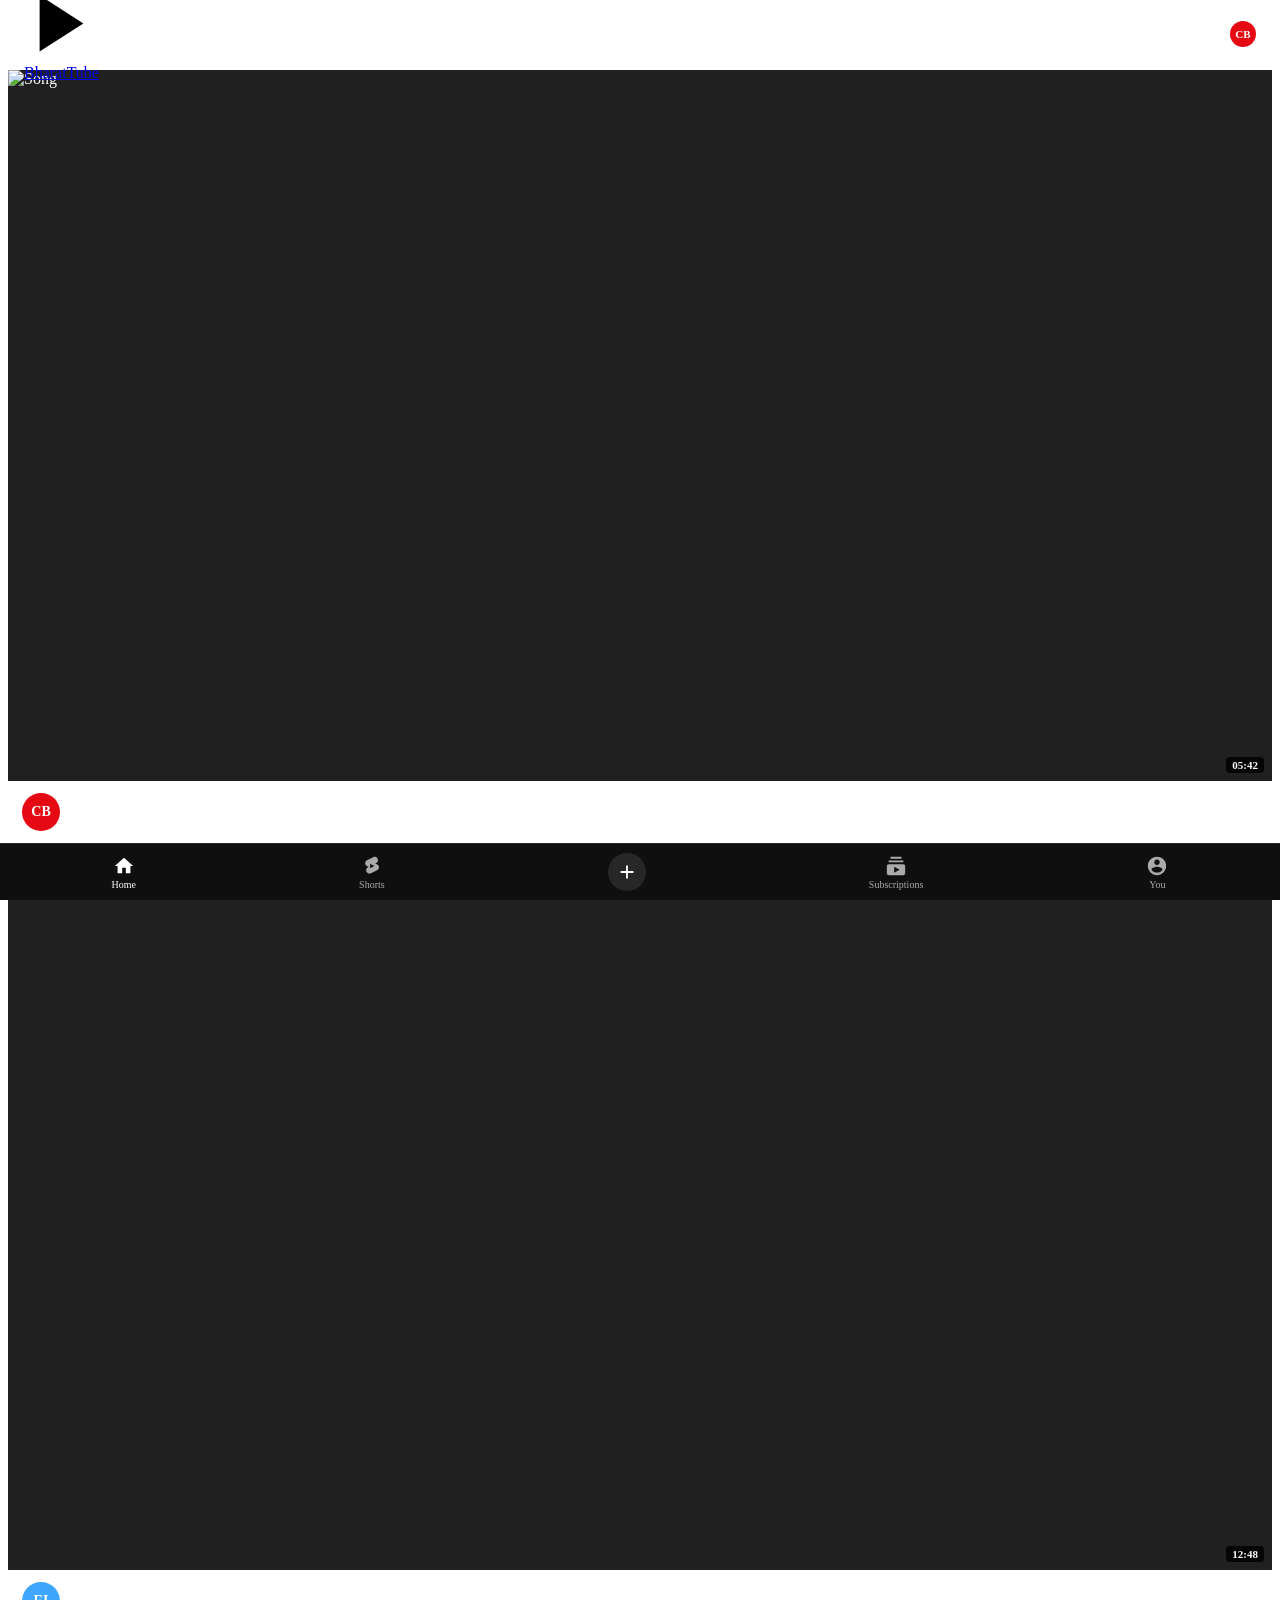
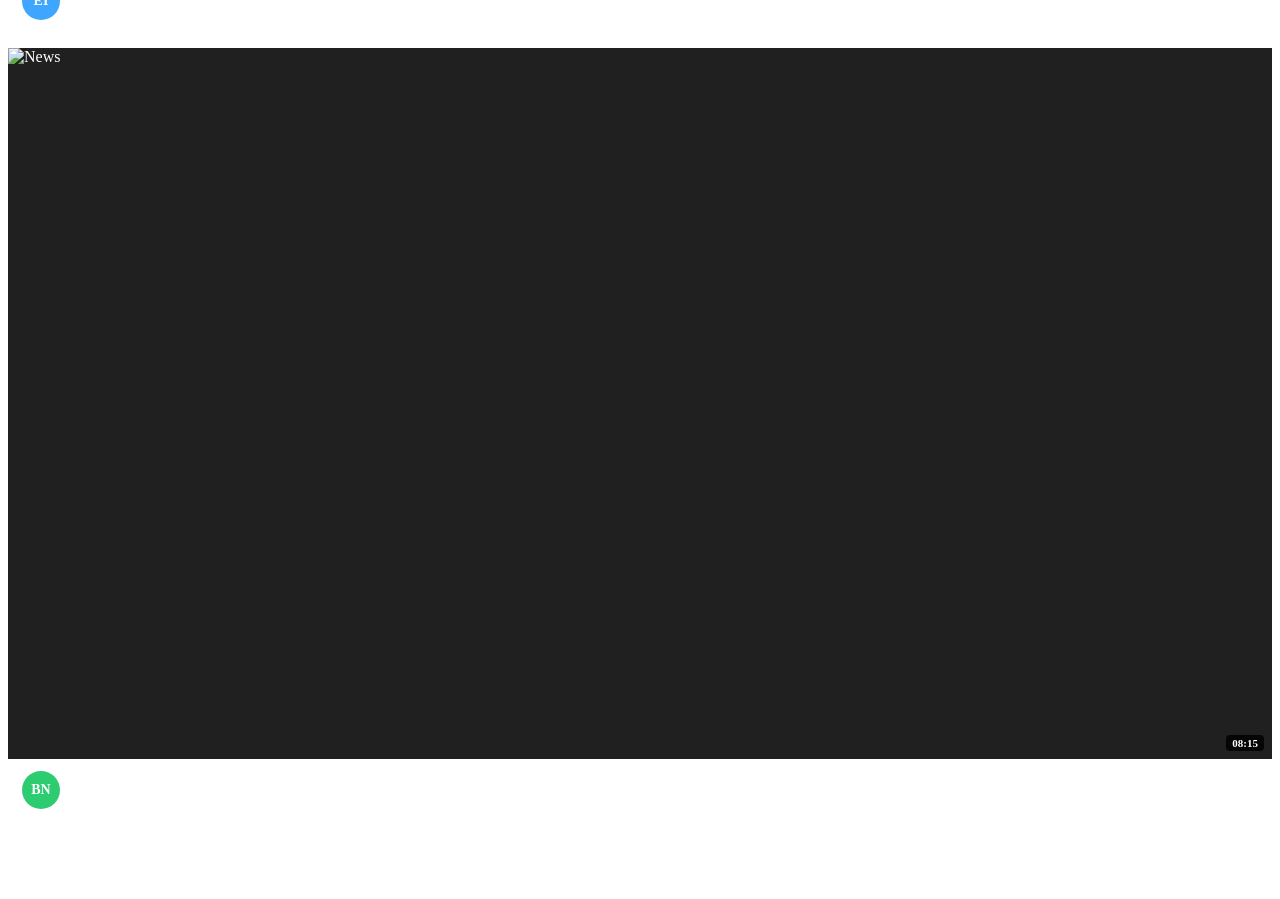
==== commit f7437f00: "Update index.html" ====
--- a/frontend/index.html
+++ b/frontend/index.html
@@ -7,15 +7,14 @@
     <meta name="theme-color" content="#0f0f0f">
     <title>BharatTube</title>
 
-    <link rel="stylesheet" href="../assets/css/global.css">
-    <link rel="stylesheet" href="../assets/css/components.css">
+    <link rel="stylesheet" href="./assets/css/global.css">
+    <link rel="stylesheet" href="./assets/css/components.css">
 
     <style>
         body {
-            padding-bottom: calc(var(--bottom-bar-height) + 20px);
-        }
-
-        /* Top Header */
+            padding-bottom: 70px;
+        }
+
         .home-header {
             height: 52px;
             display: flex;
@@ -35,23 +34,6 @@
             gap: 16px;
         }
 
-        .header-btn {
-            background: none;
-            border: none;
-            color: #ffffff;
-            cursor: pointer;
-            display: flex;
-            align-items: center;
-            text-decoration: none;
-        }
-
-        .header-btn svg {
-            width: 22px;
-            height: 22px;
-            fill: #ffffff;
-        }
-
-        /* Video Feed Item */
         .feed-container {
             display: flex;
             flex-direction: column;
@@ -132,33 +114,85 @@
             font-size: 12px;
             color: var(--yt-muted);
         }
+
+        /* Direct Bottom Nav Bar (No JS dependency) */
+        .bottom-nav-fixed {
+            position: fixed;
+            bottom: 0;
+            left: 0;
+            right: 0;
+            height: 56px;
+            background: #0f0f0f;
+            display: flex;
+            align-items: center;
+            justify-content: space-around;
+            border-top: 1px solid #272727;
+            z-index: 99999;
+        }
+
+        .nav-link-btn {
+            display: flex;
+            flex-direction: column;
+            align-items: center;
+            font-size: 10px;
+            color: #aaaaaa;
+            text-decoration: none;
+            gap: 2px;
+        }
+
+        .nav-link-btn.active {
+            color: #ffffff;
+        }
+
+        .nav-link-btn svg {
+            width: 22px;
+            height: 22px;
+            fill: currentColor;
+        }
+
+        .nav-btn-plus {
+            background: #272727;
+            border-radius: 50%;
+            width: 38px;
+            height: 38px;
+            display: flex;
+            align-items: center;
+            justify-content: center;
+            color: #ffffff;
+            text-decoration: none;
+        }
+
+        .nav-btn-plus svg {
+            width: 22px;
+            height: 22px;
+            fill: #ffffff;
+        }
     </style>
 </head>
 <body>
 
     <!-- Header -->
     <header class="home-header">
-        <a href="index.html" class="bt-logo-wrap">
+        <a href="./index.html" class="bt-logo-wrap">
             <div class="bt-logo-badge">
                 <svg viewBox="0 0 24 24"><polygon points="5,3 19,12 5,21"/></svg>
             </div>
             <div class="bt-brand-name">Bharat<span>Tube</span></div>
         </a>
         <div class="header-actions">
-            <a href="../pages/contact.html" class="header-btn">
-                <svg viewBox="0 0 24 24"><path d="M20 4H4c-1.1 0-1.99.9-1.99 2L2 18c0 1.1.9 2 2 2h16c1.1 0 2-.9 2-2V6c0-1.1-.9-2-2-2zm0 4l-8 5-8-5V6l8 5 8-5v2z"/></svg>
+            <a href="./pages/contact.html" style="color:#fff; text-decoration:none;">
+                <svg viewBox="0 0 24 24" style="width:22px; height:22px; fill:#fff;"><path d="M20 4H4c-1.1 0-1.99.9-1.99 2L2 18c0 1.1.9 2 2 2h16c1.1 0 2-.9 2-2V6c0-1.1-.9-2-2-2zm0 4l-8 5-8-5V6l8 5 8-5v2z"/></svg>
             </a>
-            <a href="../pages/profile.html" class="header-btn">
-                <div style="width:26px; height:26px; border-radius:50%; background:#e50914; display:flex; align-items:center; justify-content:center; font-size:11px; font-weight:800;">CB</div>
+            <a href="./pages/profile.html" style="text-decoration:none;">
+                <div style="width:26px; height:26px; border-radius:50%; background:#e50914; display:flex; align-items:center; justify-content:center; font-size:11px; font-weight:800; color:#fff;">CB</div>
             </a>
         </div>
     </header>
 
     <!-- Main Feed -->
     <main class="feed-container">
-
-        <!-- Card 1 -->
-        <a href="../pages/watch.html?title=Chhattisgarhi+Panthi+Song+Special&channel=Charandas+Bhaskar&views=210K+views" class="video-card">
+        <!-- Video 1 -->
+        <a href="./pages/watch.html?title=Chhattisgarhi+Panthi+Song+Special&channel=Charandas+Bhaskar&views=210K+views" class="video-card">
             <div class="thumb-box">
                 <img src="https://images.unsplash.com/photo-1518495973542-4542c06a5843?w=800" alt="Song">
                 <span class="duration-tag">05:42</span>
@@ -172,8 +206,8 @@
             </div>
         </a>
 
-        <!-- Card 2 -->
-        <a href="../pages/watch.html?title=Learn+Computer+Basics+Full+Course&channel=Education+India&views=85K+views" class="video-card">
+        <!-- Video 2 -->
+        <a href="./pages/watch.html?title=Learn+Computer+Basics+Full+Course&channel=Education+India&views=85K+views" class="video-card">
             <div class="thumb-box">
                 <img src="https://images.unsplash.com/photo-1526374965328-7f61d4dc18c5?w=800" alt="Tech">
                 <span class="duration-tag">12:48</span>
@@ -187,8 +221,8 @@
             </div>
         </a>
 
-        <!-- Card 3 -->
-        <a href="../pages/watch.html?title=India+Today+News+Headlines+Special&channel=Bharat+News&views=120K+views" class="video-card">
+        <!-- Video 3 -->
+        <a href="./pages/watch.html?title=India+Today+News+Headlines+Special&channel=Bharat+News&views=120K+views" class="video-card">
             <div class="thumb-box">
                 <img src="https://images.unsplash.com/photo-1585829365295-ab7cd400c167?w=800" alt="News">
                 <span class="duration-tag">08:15</span>
@@ -201,11 +235,32 @@
                 </div>
             </div>
         </a>
-
     </main>
 
-    <!-- Global Scripts -->
-    <script src="../assets/js/app-state.js"></script>
-    <script src="../assets/js/ui-kit.js"></script>
+    <!-- Hardcoded Bottom Navigation Bar -->
+    <nav class="bottom-nav-fixed">
+        <a href="./index.html" class="nav-link-btn active">
+            <svg viewBox="0 0 24 24"><path d="M10 20v-6h4v6h5v-8h3L12 3 2 12h3v8z"/></svg>
+            <span>Home</span>
+        </a>
+        <a href="./pages/shorts.html" class="nav-link-btn">
+            <svg viewBox="0 0 24 24"><path d="M17.77 10.32l-1.2-.5-1.1-.46 1.05-.53c1.78-.9 2.5-3.08 1.6-4.86-.9-1.78-3.08-2.5-4.86-1.6L6.5 5.67c-1.78.9-2.5 3.08-1.6 4.86.32.64.83 1.13 1.44 1.43l1.2.5 1.1.46-1.05.53c-1.78.9-2.5 3.08-1.6 4.86.63 1.25 1.88 1.99 3.23 1.99.55 0 1.11-.13 1.63-.39l6.76-3.3c1.78-.9 2.5-3.08 1.6-4.86-.32-.64-.83-1.13-1.44-1.43zM10 14.5v-5l4.5 2.5-4.5 2.5z"/></svg>
+            <span>Shorts</span>
+        </a>
+        <a href="./pages/upload.html" class="nav-btn-plus">
+            <svg viewBox="0 0 24 24"><path d="M19 13h-6v6h-2v-6H5v-2h6V5h2v6h6v2z"/></svg>
+        </a>
+        <a href="./pages/channel.html" class="nav-link-btn">
+            <svg viewBox="0 0 24 24"><path d="M20 8H4V6h16v2zm-2-6H6v2h12V2zm4 10v8c0 1.1-.9 2-2 2H4c-1.1 0-2-.9-2-2v-8c0-1.1.9-2 2-2h16c1.1 0 2 .9 2 2zm-6 4l-6-3.27v6.53L16 16z"/></svg>
+            <span>Subscriptions</span>
+        </a>
+        <a href="./pages/profile.html" class="nav-link-btn">
+            <svg viewBox="0 0 24 24"><path d="M12 2C6.48 2 2 6.48 2 12s4.48 10 10 10 10-4.48 10-10S17.52 2 12 2zm0 3c1.66 0 3 1.34 3 3s-1.34 3-3 3-3-1.34-3-3 1.34-3 3-3zm0 14.2c-2.5 0-4.71-1.28-6-3.22.03-1.99 4-3.08 6-3.08 1.99 0 5.97 1.09 6 3.08-1.29 1.94-3.5 3.22-6 3.22z"/></svg>
+            <span>You</span>
+        </a>
+    </nav>
+
+    <!-- Global App Engine Scripts -->
+    <script src="./assets/js/app-state.js"></script>
 </body>
 </html>
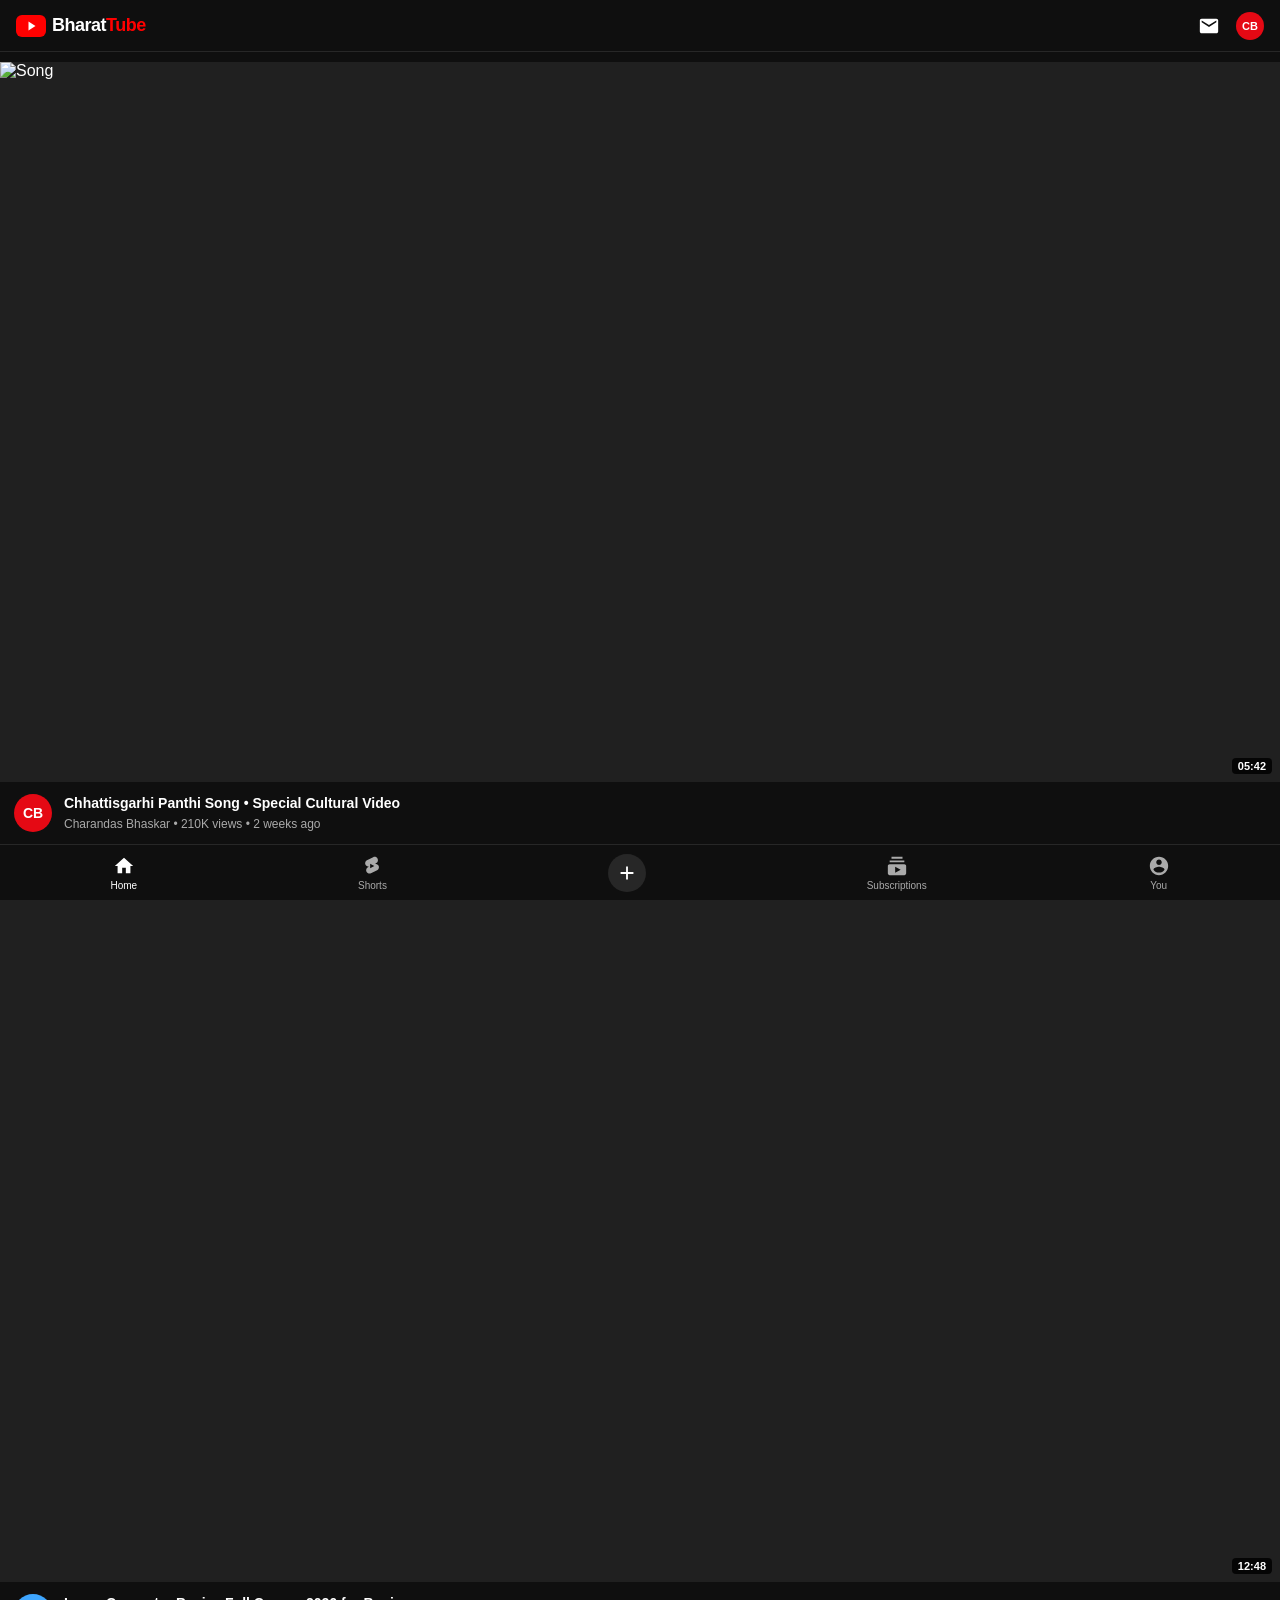
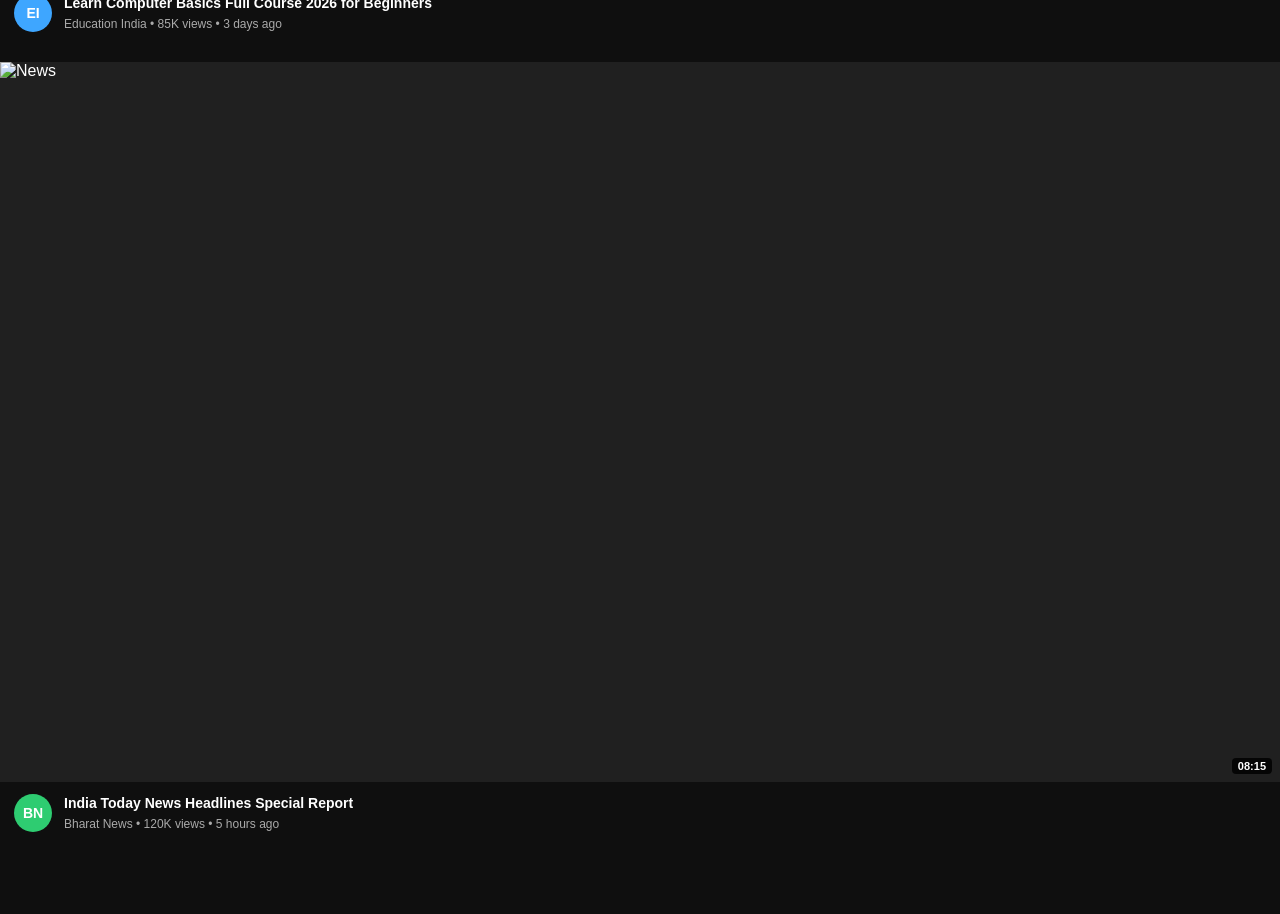
==== commit cbf4cef0: "Update index.html" ====
--- a/frontend/index.html
+++ b/frontend/index.html
@@ -7,14 +7,22 @@
     <meta name="theme-color" content="#0f0f0f">
     <title>BharatTube</title>
 
-    <link rel="stylesheet" href="./assets/css/global.css">
-    <link rel="stylesheet" href="./assets/css/components.css">
-
     <style>
+        * {
+            margin: 0;
+            padding: 0;
+            box-sizing: border-box;
+            font-family: -apple-system, BlinkMacSystemFont, "Segoe UI", Roboto, sans-serif;
+            -webkit-tap-highlight-color: transparent;
+        }
+
         body {
+            background-color: #0f0f0f;
+            color: #ffffff;
             padding-bottom: 70px;
         }
 
+        /* Top Header */
         .home-header {
             height: 52px;
             display: flex;
@@ -23,9 +31,44 @@
             padding: 0 16px;
             position: sticky;
             top: 0;
-            background: var(--yt-black);
+            background: #0f0f0f;
             z-index: 1000;
-            border-bottom: 1px solid var(--yt-border);
+            border-bottom: 1px solid #272727;
+        }
+
+        .bt-logo-wrap {
+            display: flex;
+            align-items: center;
+            gap: 6px;
+            text-decoration: none;
+            color: #ffffff;
+        }
+
+        .bt-logo-icon {
+            width: 30px;
+            height: 22px;
+            background: #ff0000;
+            border-radius: 6px;
+            display: flex;
+            align-items: center;
+            justify-content: center;
+        }
+
+        .bt-logo-icon svg {
+            width: 12px;
+            height: 12px;
+            fill: #ffffff;
+            margin-left: 2px;
+        }
+
+        .bt-brand-name {
+            font-size: 18px;
+            font-weight: 800;
+            letter-spacing: -0.5px;
+        }
+
+        .bt-brand-name span {
+            color: #ff0000;
         }
 
         .header-actions {
@@ -34,10 +77,11 @@
             gap: 16px;
         }
 
+        /* Video Feed */
         .feed-container {
             display: flex;
             flex-direction: column;
-            gap: 16px;
+            gap: 18px;
             padding-top: 10px;
         }
 
@@ -112,10 +156,10 @@
 
         .video-sub-line {
             font-size: 12px;
-            color: var(--yt-muted);
-        }
-
-        /* Direct Bottom Nav Bar (No JS dependency) */
+            color: #aaaaaa;
+        }
+
+        /* Fixed Bottom Nav Bar */
         .bottom-nav-fixed {
             position: fixed;
             bottom: 0;
@@ -137,7 +181,7 @@
             font-size: 10px;
             color: #aaaaaa;
             text-decoration: none;
-            gap: 2px;
+            gap: 3px;
         }
 
         .nav-link-btn.active {
@@ -173,18 +217,18 @@
 
     <!-- Header -->
     <header class="home-header">
-        <a href="./index.html" class="bt-logo-wrap">
-            <div class="bt-logo-badge">
+        <a href="index.html" class="bt-logo-wrap">
+            <div class="bt-logo-icon">
                 <svg viewBox="0 0 24 24"><polygon points="5,3 19,12 5,21"/></svg>
             </div>
             <div class="bt-brand-name">Bharat<span>Tube</span></div>
         </a>
         <div class="header-actions">
-            <a href="./pages/contact.html" style="color:#fff; text-decoration:none;">
+            <a href="pages/contact.html" style="color:#fff; text-decoration:none; display:flex;">
                 <svg viewBox="0 0 24 24" style="width:22px; height:22px; fill:#fff;"><path d="M20 4H4c-1.1 0-1.99.9-1.99 2L2 18c0 1.1.9 2 2 2h16c1.1 0 2-.9 2-2V6c0-1.1-.9-2-2-2zm0 4l-8 5-8-5V6l8 5 8-5v2z"/></svg>
             </a>
-            <a href="./pages/profile.html" style="text-decoration:none;">
-                <div style="width:26px; height:26px; border-radius:50%; background:#e50914; display:flex; align-items:center; justify-content:center; font-size:11px; font-weight:800; color:#fff;">CB</div>
+            <a href="pages/profile.html" style="text-decoration:none; display:flex;">
+                <div style="width:28px; height:28px; border-radius:50%; background:#e50914; display:flex; align-items:center; justify-content:center; font-size:11px; font-weight:800; color:#fff;">CB</div>
             </a>
         </div>
     </header>
@@ -192,7 +236,7 @@
     <!-- Main Feed -->
     <main class="feed-container">
         <!-- Video 1 -->
-        <a href="./pages/watch.html?title=Chhattisgarhi+Panthi+Song+Special&channel=Charandas+Bhaskar&views=210K+views" class="video-card">
+        <a href="pages/watch.html?title=Chhattisgarhi+Panthi+Song+Special&channel=Charandas+Bhaskar&views=210K+views" class="video-card">
             <div class="thumb-box">
                 <img src="https://images.unsplash.com/photo-1518495973542-4542c06a5843?w=800" alt="Song">
                 <span class="duration-tag">05:42</span>
@@ -207,7 +251,7 @@
         </a>
 
         <!-- Video 2 -->
-        <a href="./pages/watch.html?title=Learn+Computer+Basics+Full+Course&channel=Education+India&views=85K+views" class="video-card">
+        <a href="pages/watch.html?title=Learn+Computer+Basics+Full+Course&channel=Education+India&views=85K+views" class="video-card">
             <div class="thumb-box">
                 <img src="https://images.unsplash.com/photo-1526374965328-7f61d4dc18c5?w=800" alt="Tech">
                 <span class="duration-tag">12:48</span>
@@ -222,7 +266,7 @@
         </a>
 
         <!-- Video 3 -->
-        <a href="./pages/watch.html?title=India+Today+News+Headlines+Special&channel=Bharat+News&views=120K+views" class="video-card">
+        <a href="pages/watch.html?title=India+Today+News+Headlines+Special&channel=Bharat+News&views=120K+views" class="video-card">
             <div class="thumb-box">
                 <img src="https://images.unsplash.com/photo-1585829365295-ab7cd400c167?w=800" alt="News">
                 <span class="duration-tag">08:15</span>
@@ -237,30 +281,28 @@
         </a>
     </main>
 
-    <!-- Hardcoded Bottom Navigation Bar -->
+    <!-- Bottom Nav Bar -->
     <nav class="bottom-nav-fixed">
-        <a href="./index.html" class="nav-link-btn active">
+        <a href="index.html" class="nav-link-btn active">
             <svg viewBox="0 0 24 24"><path d="M10 20v-6h4v6h5v-8h3L12 3 2 12h3v8z"/></svg>
             <span>Home</span>
         </a>
-        <a href="./pages/shorts.html" class="nav-link-btn">
+        <a href="pages/shorts.html" class="nav-link-btn">
             <svg viewBox="0 0 24 24"><path d="M17.77 10.32l-1.2-.5-1.1-.46 1.05-.53c1.78-.9 2.5-3.08 1.6-4.86-.9-1.78-3.08-2.5-4.86-1.6L6.5 5.67c-1.78.9-2.5 3.08-1.6 4.86.32.64.83 1.13 1.44 1.43l1.2.5 1.1.46-1.05.53c-1.78.9-2.5 3.08-1.6 4.86.63 1.25 1.88 1.99 3.23 1.99.55 0 1.11-.13 1.63-.39l6.76-3.3c1.78-.9 2.5-3.08 1.6-4.86-.32-.64-.83-1.13-1.44-1.43zM10 14.5v-5l4.5 2.5-4.5 2.5z"/></svg>
             <span>Shorts</span>
         </a>
-        <a href="./pages/upload.html" class="nav-btn-plus">
+        <a href="pages/upload.html" class="nav-btn-plus">
             <svg viewBox="0 0 24 24"><path d="M19 13h-6v6h-2v-6H5v-2h6V5h2v6h6v2z"/></svg>
         </a>
-        <a href="./pages/channel.html" class="nav-link-btn">
+        <a href="pages/channel.html" class="nav-link-btn">
             <svg viewBox="0 0 24 24"><path d="M20 8H4V6h16v2zm-2-6H6v2h12V2zm4 10v8c0 1.1-.9 2-2 2H4c-1.1 0-2-.9-2-2v-8c0-1.1.9-2 2-2h16c1.1 0 2 .9 2 2zm-6 4l-6-3.27v6.53L16 16z"/></svg>
             <span>Subscriptions</span>
         </a>
-        <a href="./pages/profile.html" class="nav-link-btn">
+        <a href="pages/profile.html" class="nav-link-btn">
             <svg viewBox="0 0 24 24"><path d="M12 2C6.48 2 2 6.48 2 12s4.48 10 10 10 10-4.48 10-10S17.52 2 12 2zm0 3c1.66 0 3 1.34 3 3s-1.34 3-3 3-3-1.34-3-3 1.34-3 3-3zm0 14.2c-2.5 0-4.71-1.28-6-3.22.03-1.99 4-3.08 6-3.08 1.99 0 5.97 1.09 6 3.08-1.29 1.94-3.5 3.22-6 3.22z"/></svg>
             <span>You</span>
         </a>
     </nav>
 
-    <!-- Global App Engine Scripts -->
-    <script src="./assets/js/app-state.js"></script>
 </body>
 </html>
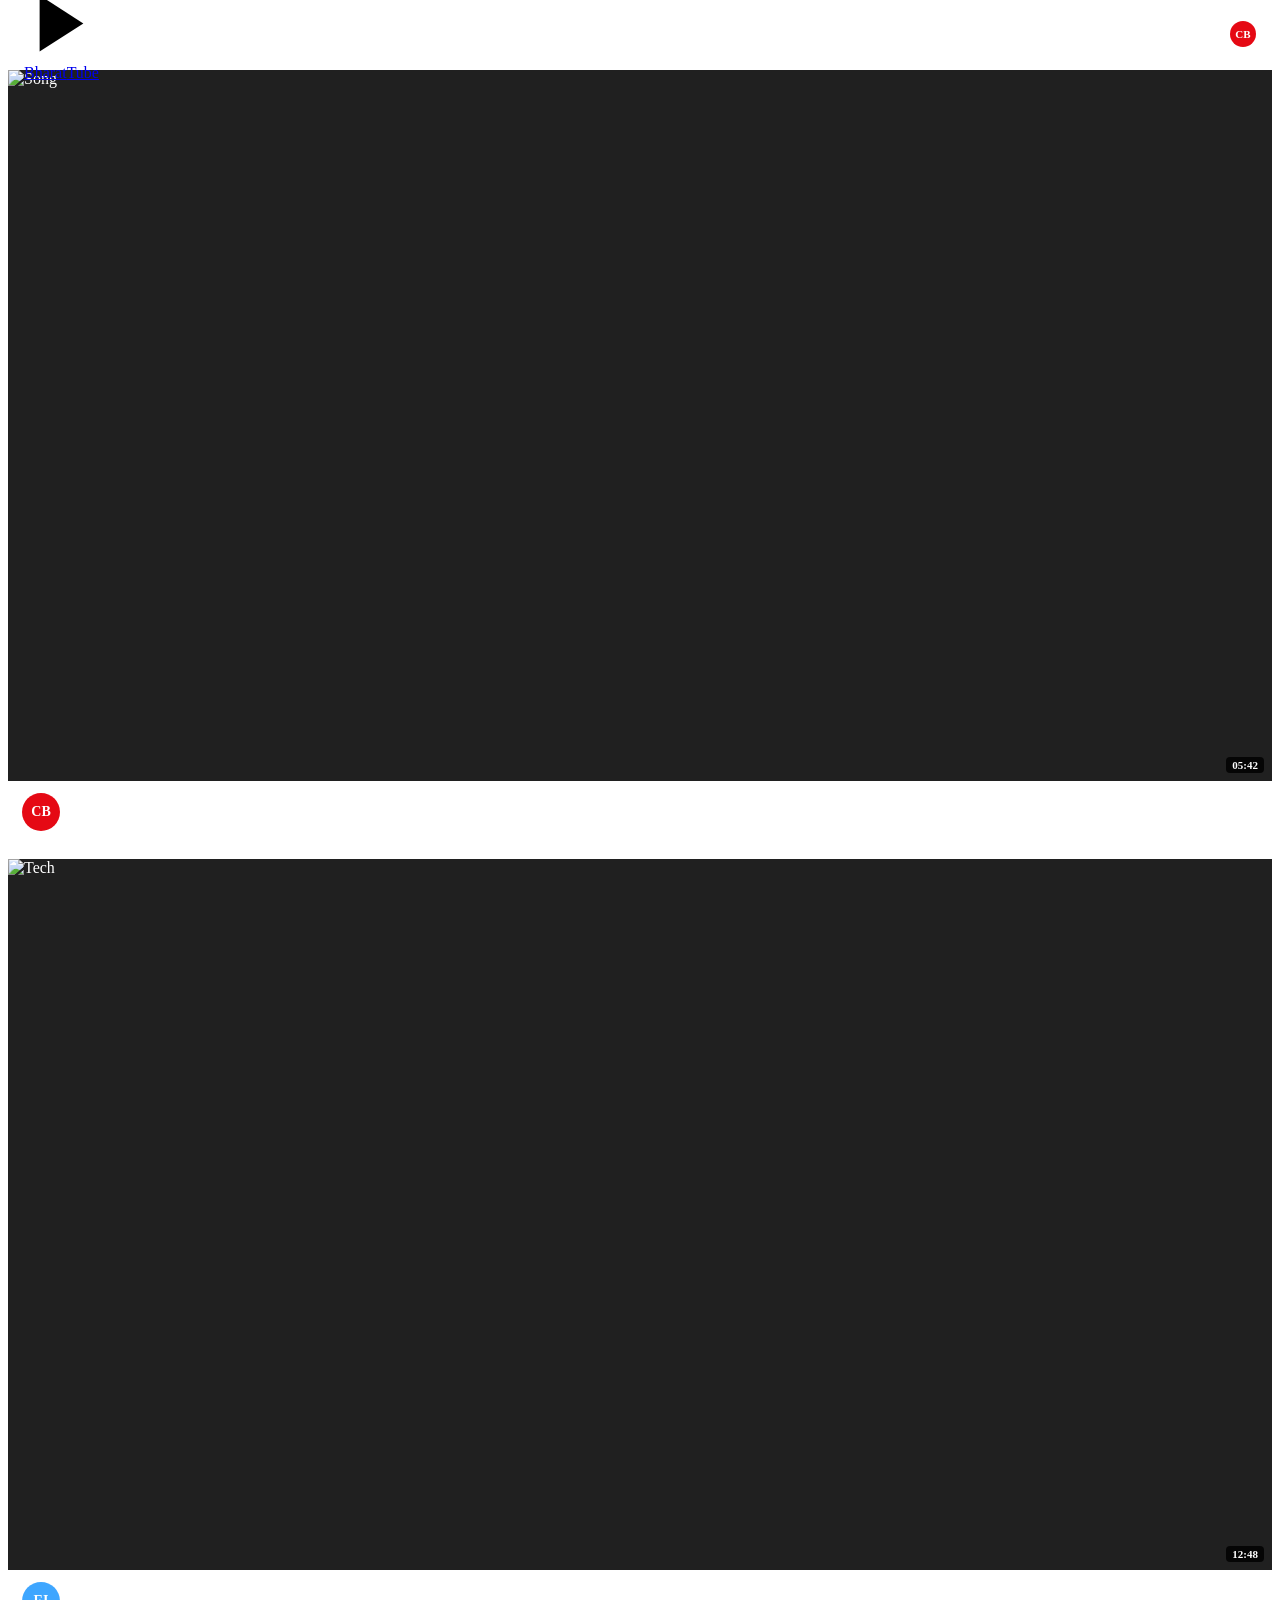
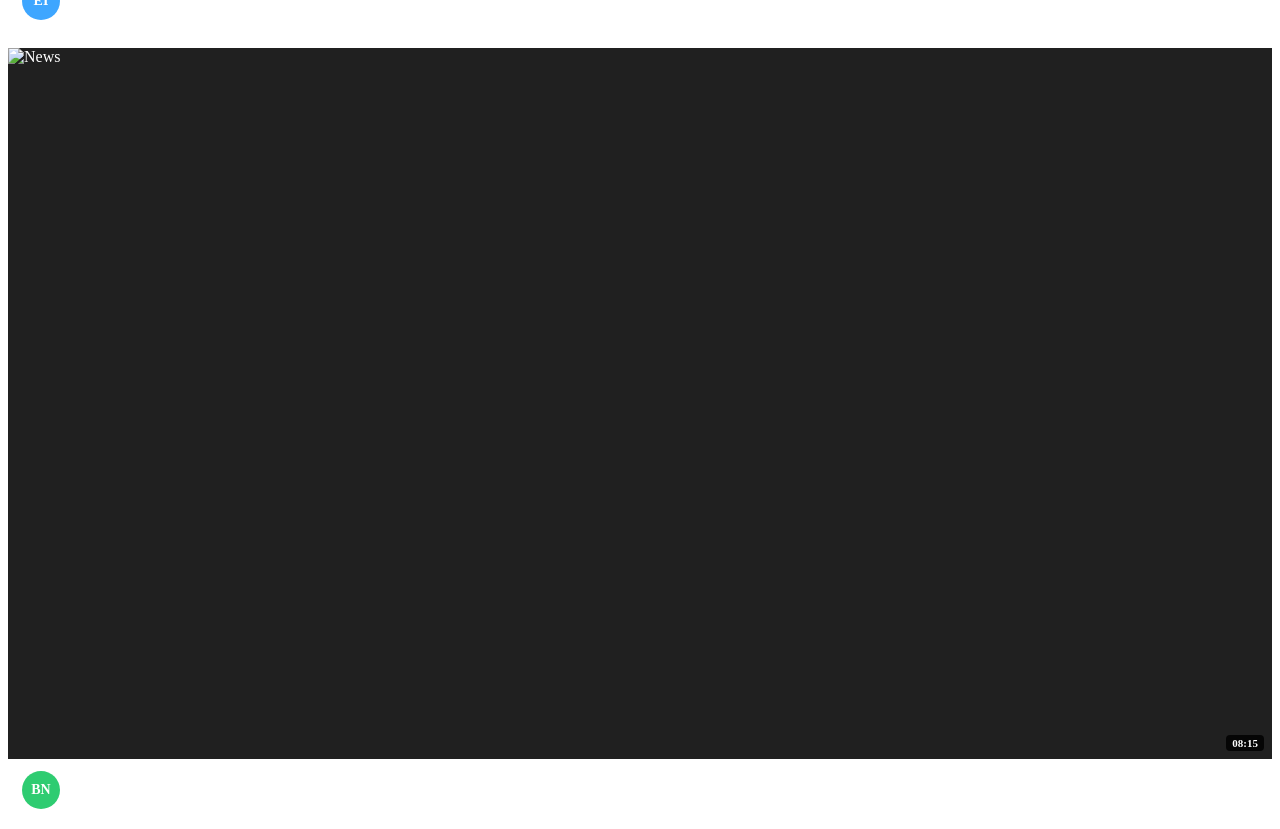
==== commit cccde8e7: "Update index.html" ====
--- a/frontend/index.html
+++ b/frontend/index.html
@@ -7,22 +7,14 @@
     <meta name="theme-color" content="#0f0f0f">
     <title>BharatTube</title>
 
+    <link rel="stylesheet" href="assets/css/global.css">
+    <link rel="stylesheet" href="assets/css/components.css">
+
     <style>
-        * {
-            margin: 0;
-            padding: 0;
-            box-sizing: border-box;
-            font-family: -apple-system, BlinkMacSystemFont, "Segoe UI", Roboto, sans-serif;
-            -webkit-tap-highlight-color: transparent;
-        }
-
         body {
-            background-color: #0f0f0f;
-            color: #ffffff;
-            padding-bottom: 70px;
-        }
-
-        /* Top Header */
+            padding-bottom: calc(var(--bottom-bar-height) + 20px);
+        }
+
         .home-header {
             height: 52px;
             display: flex;
@@ -31,57 +23,37 @@
             padding: 0 16px;
             position: sticky;
             top: 0;
-            background: #0f0f0f;
+            background: var(--yt-black);
             z-index: 1000;
-            border-bottom: 1px solid #272727;
-        }
-
-        .bt-logo-wrap {
-            display: flex;
-            align-items: center;
-            gap: 6px;
+            border-bottom: 1px solid var(--yt-border);
+        }
+
+        .header-actions {
+            display: flex;
+            align-items: center;
+            gap: 16px;
+        }
+
+        .header-btn {
+            background: none;
+            border: none;
+            color: #ffffff;
+            cursor: pointer;
+            display: flex;
+            align-items: center;
             text-decoration: none;
-            color: #ffffff;
-        }
-
-        .bt-logo-icon {
-            width: 30px;
+        }
+
+        .header-btn svg {
+            width: 22px;
             height: 22px;
-            background: #ff0000;
-            border-radius: 6px;
-            display: flex;
-            align-items: center;
-            justify-content: center;
-        }
-
-        .bt-logo-icon svg {
-            width: 12px;
-            height: 12px;
             fill: #ffffff;
-            margin-left: 2px;
-        }
-
-        .bt-brand-name {
-            font-size: 18px;
-            font-weight: 800;
-            letter-spacing: -0.5px;
-        }
-
-        .bt-brand-name span {
-            color: #ff0000;
-        }
-
-        .header-actions {
-            display: flex;
-            align-items: center;
+        }
+
+        .feed-container {
+            display: flex;
+            flex-direction: column;
             gap: 16px;
-        }
-
-        /* Video Feed */
-        .feed-container {
-            display: flex;
-            flex-direction: column;
-            gap: 18px;
             padding-top: 10px;
         }
 
@@ -156,60 +128,7 @@
 
         .video-sub-line {
             font-size: 12px;
-            color: #aaaaaa;
-        }
-
-        /* Fixed Bottom Nav Bar */
-        .bottom-nav-fixed {
-            position: fixed;
-            bottom: 0;
-            left: 0;
-            right: 0;
-            height: 56px;
-            background: #0f0f0f;
-            display: flex;
-            align-items: center;
-            justify-content: space-around;
-            border-top: 1px solid #272727;
-            z-index: 99999;
-        }
-
-        .nav-link-btn {
-            display: flex;
-            flex-direction: column;
-            align-items: center;
-            font-size: 10px;
-            color: #aaaaaa;
-            text-decoration: none;
-            gap: 3px;
-        }
-
-        .nav-link-btn.active {
-            color: #ffffff;
-        }
-
-        .nav-link-btn svg {
-            width: 22px;
-            height: 22px;
-            fill: currentColor;
-        }
-
-        .nav-btn-plus {
-            background: #272727;
-            border-radius: 50%;
-            width: 38px;
-            height: 38px;
-            display: flex;
-            align-items: center;
-            justify-content: center;
-            color: #ffffff;
-            text-decoration: none;
-        }
-
-        .nav-btn-plus svg {
-            width: 22px;
-            height: 22px;
-            fill: #ffffff;
+            color: var(--yt-muted);
         }
     </style>
 </head>
@@ -218,24 +137,25 @@
     <!-- Header -->
     <header class="home-header">
         <a href="index.html" class="bt-logo-wrap">
-            <div class="bt-logo-icon">
+            <div class="bt-logo-badge">
                 <svg viewBox="0 0 24 24"><polygon points="5,3 19,12 5,21"/></svg>
             </div>
             <div class="bt-brand-name">Bharat<span>Tube</span></div>
         </a>
         <div class="header-actions">
-            <a href="pages/contact.html" style="color:#fff; text-decoration:none; display:flex;">
-                <svg viewBox="0 0 24 24" style="width:22px; height:22px; fill:#fff;"><path d="M20 4H4c-1.1 0-1.99.9-1.99 2L2 18c0 1.1.9 2 2 2h16c1.1 0 2-.9 2-2V6c0-1.1-.9-2-2-2zm0 4l-8 5-8-5V6l8 5 8-5v2z"/></svg>
+            <a href="pages/contact.html" class="header-btn">
+                <svg viewBox="0 0 24 24"><path d="M20 4H4c-1.1 0-1.99.9-1.99 2L2 18c0 1.1.9 2 2 2h16c1.1 0 2-.9 2-2V6c0-1.1-.9-2-2-2zm0 4l-8 5-8-5V6l8 5 8-5v2z"/></svg>
             </a>
-            <a href="pages/profile.html" style="text-decoration:none; display:flex;">
-                <div style="width:28px; height:28px; border-radius:50%; background:#e50914; display:flex; align-items:center; justify-content:center; font-size:11px; font-weight:800; color:#fff;">CB</div>
+            <a href="pages/profile.html" class="header-btn">
+                <div style="width:26px; height:26px; border-radius:50%; background:#e50914; display:flex; align-items:center; justify-content:center; font-size:11px; font-weight:800; color:#fff;">CB</div>
             </a>
         </div>
     </header>
 
     <!-- Main Feed -->
     <main class="feed-container">
-        <!-- Video 1 -->
+
+        <!-- Card 1 -->
         <a href="pages/watch.html?title=Chhattisgarhi+Panthi+Song+Special&channel=Charandas+Bhaskar&views=210K+views" class="video-card">
             <div class="thumb-box">
                 <img src="https://images.unsplash.com/photo-1518495973542-4542c06a5843?w=800" alt="Song">
@@ -250,7 +170,7 @@
             </div>
         </a>
 
-        <!-- Video 2 -->
+        <!-- Card 2 -->
         <a href="pages/watch.html?title=Learn+Computer+Basics+Full+Course&channel=Education+India&views=85K+views" class="video-card">
             <div class="thumb-box">
                 <img src="https://images.unsplash.com/photo-1526374965328-7f61d4dc18c5?w=800" alt="Tech">
@@ -265,7 +185,7 @@
             </div>
         </a>
 
-        <!-- Video 3 -->
+        <!-- Card 3 -->
         <a href="pages/watch.html?title=India+Today+News+Headlines+Special&channel=Bharat+News&views=120K+views" class="video-card">
             <div class="thumb-box">
                 <img src="https://images.unsplash.com/photo-1585829365295-ab7cd400c167?w=800" alt="News">
@@ -279,30 +199,11 @@
                 </div>
             </div>
         </a>
+
     </main>
 
-    <!-- Bottom Nav Bar -->
-    <nav class="bottom-nav-fixed">
-        <a href="index.html" class="nav-link-btn active">
-            <svg viewBox="0 0 24 24"><path d="M10 20v-6h4v6h5v-8h3L12 3 2 12h3v8z"/></svg>
-            <span>Home</span>
-        </a>
-        <a href="pages/shorts.html" class="nav-link-btn">
-            <svg viewBox="0 0 24 24"><path d="M17.77 10.32l-1.2-.5-1.1-.46 1.05-.53c1.78-.9 2.5-3.08 1.6-4.86-.9-1.78-3.08-2.5-4.86-1.6L6.5 5.67c-1.78.9-2.5 3.08-1.6 4.86.32.64.83 1.13 1.44 1.43l1.2.5 1.1.46-1.05.53c-1.78.9-2.5 3.08-1.6 4.86.63 1.25 1.88 1.99 3.23 1.99.55 0 1.11-.13 1.63-.39l6.76-3.3c1.78-.9 2.5-3.08 1.6-4.86-.32-.64-.83-1.13-1.44-1.43zM10 14.5v-5l4.5 2.5-4.5 2.5z"/></svg>
-            <span>Shorts</span>
-        </a>
-        <a href="pages/upload.html" class="nav-btn-plus">
-            <svg viewBox="0 0 24 24"><path d="M19 13h-6v6h-2v-6H5v-2h6V5h2v6h6v2z"/></svg>
-        </a>
-        <a href="pages/channel.html" class="nav-link-btn">
-            <svg viewBox="0 0 24 24"><path d="M20 8H4V6h16v2zm-2-6H6v2h12V2zm4 10v8c0 1.1-.9 2-2 2H4c-1.1 0-2-.9-2-2v-8c0-1.1.9-2 2-2h16c1.1 0 2 .9 2 2zm-6 4l-6-3.27v6.53L16 16z"/></svg>
-            <span>Subscriptions</span>
-        </a>
-        <a href="pages/profile.html" class="nav-link-btn">
-            <svg viewBox="0 0 24 24"><path d="M12 2C6.48 2 2 6.48 2 12s4.48 10 10 10 10-4.48 10-10S17.52 2 12 2zm0 3c1.66 0 3 1.34 3 3s-1.34 3-3 3-3-1.34-3-3 1.34-3 3-3zm0 14.2c-2.5 0-4.71-1.28-6-3.22.03-1.99 4-3.08 6-3.08 1.99 0 5.97 1.09 6 3.08-1.29 1.94-3.5 3.22-6 3.22z"/></svg>
-            <span>You</span>
-        </a>
-    </nav>
-
+    <!-- Global App Engine Scripts -->
+    <script src="assets/js/app-state.js"></script>
+    <script src="assets/js/ui-kit.js"></script>
 </body>
 </html>
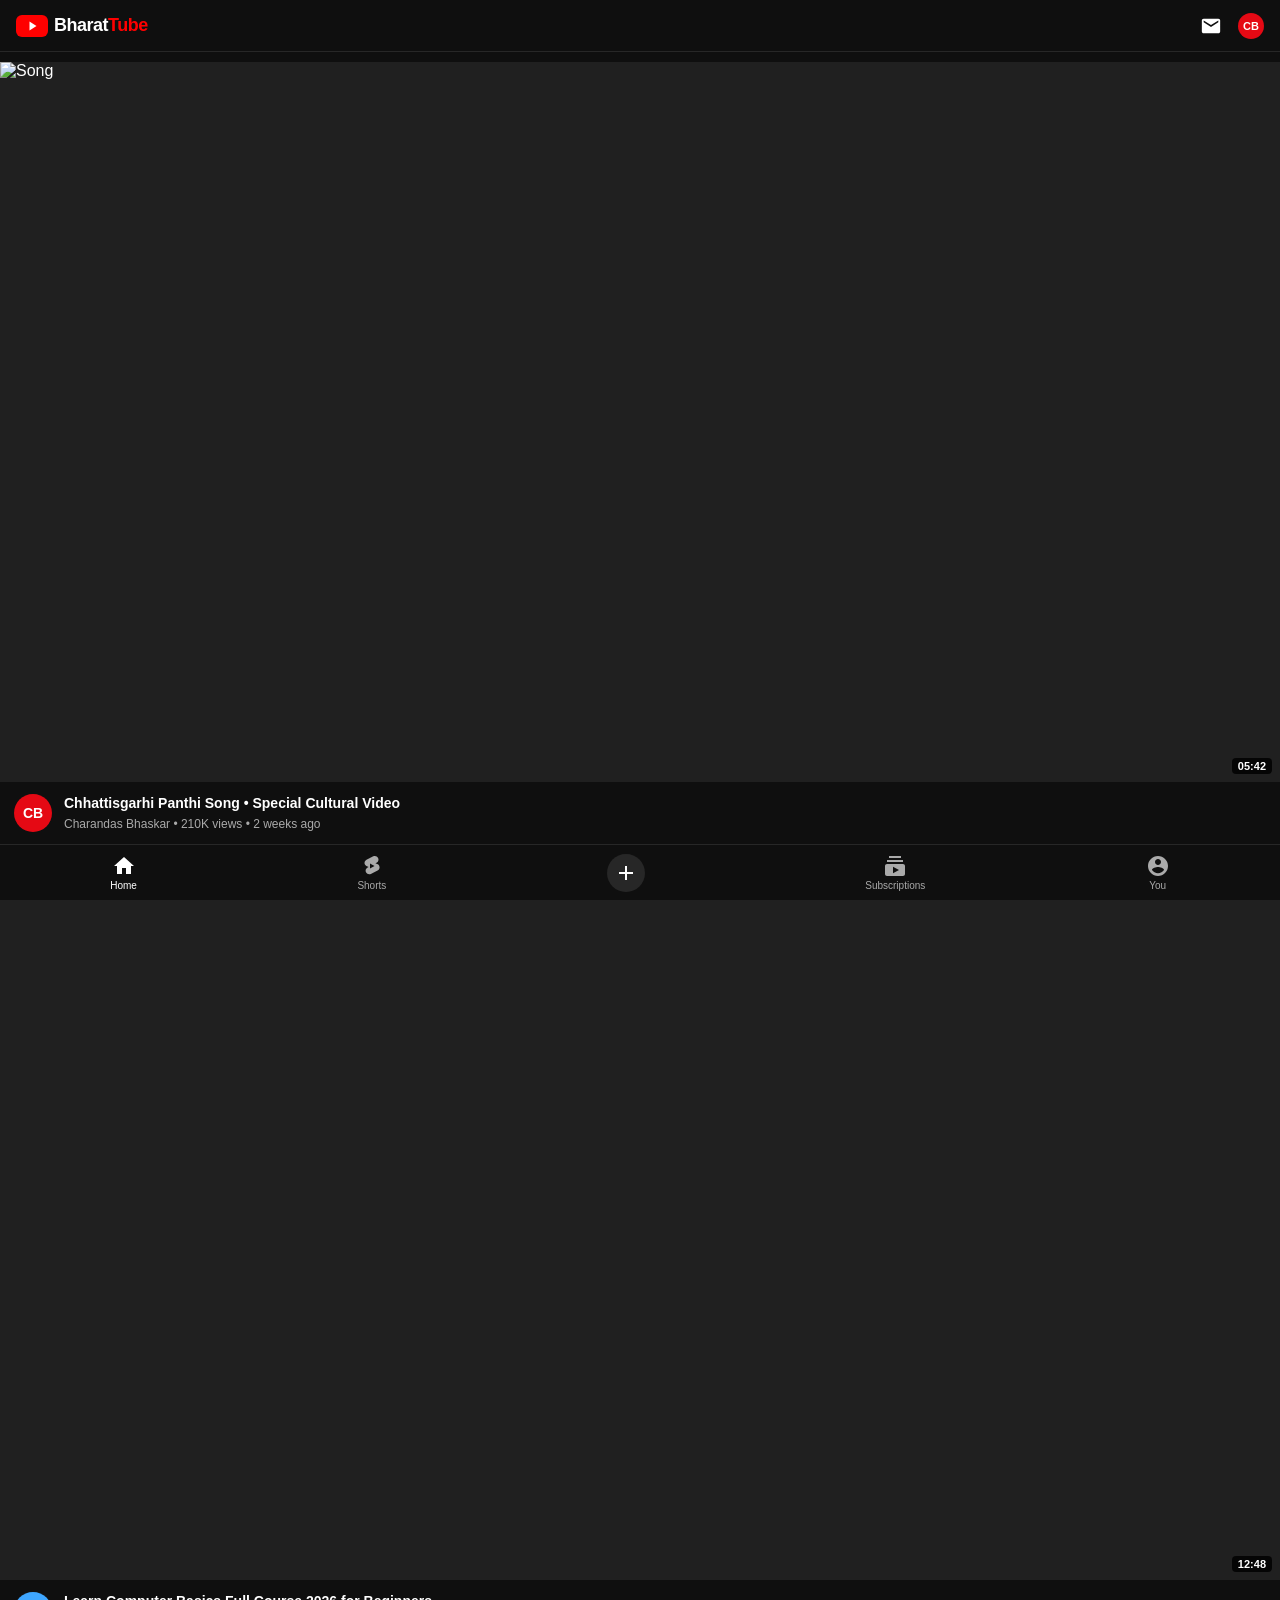
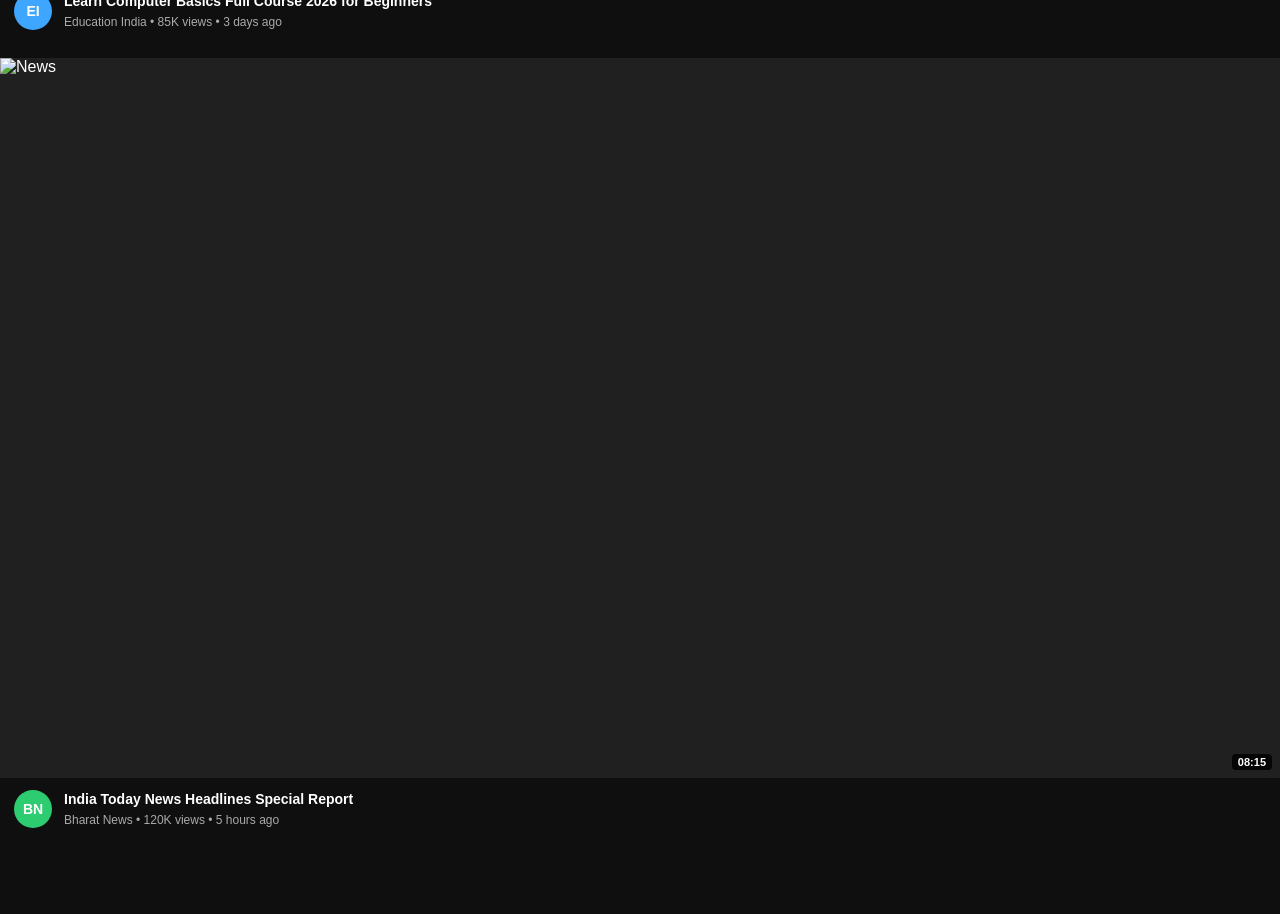
==== commit f9728741: "Update index.html" ====
--- a/frontend/index.html
+++ b/frontend/index.html
@@ -7,8 +7,8 @@
     <meta name="theme-color" content="#0f0f0f">
     <title>BharatTube</title>
 
-    <link rel="stylesheet" href="assets/css/global.css">
-    <link rel="stylesheet" href="assets/css/components.css">
+    <link rel="stylesheet" href="../assets/css/global.css">
+    <link rel="stylesheet" href="../assets/css/components.css">
 
     <style>
         body {
@@ -143,10 +143,10 @@
             <div class="bt-brand-name">Bharat<span>Tube</span></div>
         </a>
         <div class="header-actions">
-            <a href="pages/contact.html" class="header-btn">
+            <a href="../pages/contact.html" class="header-btn">
                 <svg viewBox="0 0 24 24"><path d="M20 4H4c-1.1 0-1.99.9-1.99 2L2 18c0 1.1.9 2 2 2h16c1.1 0 2-.9 2-2V6c0-1.1-.9-2-2-2zm0 4l-8 5-8-5V6l8 5 8-5v2z"/></svg>
             </a>
-            <a href="pages/profile.html" class="header-btn">
+            <a href="../pages/profile.html" class="header-btn">
                 <div style="width:26px; height:26px; border-radius:50%; background:#e50914; display:flex; align-items:center; justify-content:center; font-size:11px; font-weight:800; color:#fff;">CB</div>
             </a>
         </div>
@@ -156,7 +156,7 @@
     <main class="feed-container">
 
         <!-- Card 1 -->
-        <a href="pages/watch.html?title=Chhattisgarhi+Panthi+Song+Special&channel=Charandas+Bhaskar&views=210K+views" class="video-card">
+        <a href="../pages/watch.html?title=Chhattisgarhi+Panthi+Song+Special&channel=Charandas+Bhaskar&views=210K+views" class="video-card">
             <div class="thumb-box">
                 <img src="https://images.unsplash.com/photo-1518495973542-4542c06a5843?w=800" alt="Song">
                 <span class="duration-tag">05:42</span>
@@ -171,7 +171,7 @@
         </a>
 
         <!-- Card 2 -->
-        <a href="pages/watch.html?title=Learn+Computer+Basics+Full+Course&channel=Education+India&views=85K+views" class="video-card">
+        <a href="../pages/watch.html?title=Learn+Computer+Basics+Full+Course&channel=Education+India&views=85K+views" class="video-card">
             <div class="thumb-box">
                 <img src="https://images.unsplash.com/photo-1526374965328-7f61d4dc18c5?w=800" alt="Tech">
                 <span class="duration-tag">12:48</span>
@@ -186,7 +186,7 @@
         </a>
 
         <!-- Card 3 -->
-        <a href="pages/watch.html?title=India+Today+News+Headlines+Special&channel=Bharat+News&views=120K+views" class="video-card">
+        <a href="../pages/watch.html?title=India+Today+News+Headlines+Special&channel=Bharat+News&views=120K+views" class="video-card">
             <div class="thumb-box">
                 <img src="https://images.unsplash.com/photo-1585829365295-ab7cd400c167?w=800" alt="News">
                 <span class="duration-tag">08:15</span>
@@ -203,7 +203,7 @@
     </main>
 
     <!-- Global App Engine Scripts -->
-    <script src="assets/js/app-state.js"></script>
-    <script src="assets/js/ui-kit.js"></script>
+    <script src="../assets/js/app-state.js"></script>
+    <script src="../assets/js/ui-kit.js"></script>
 </body>
 </html>
--- a/assets/css/global.css
+++ b/assets/css/global.css
@@ -0,0 +1,182 @@
+/* =========================================================
+   BHARATTUBE CORE DESIGN SYSTEM & MASTER VARIABLES
+   ========================================================= */
+
+:root {
+    --yt-black: #0f0f0f;
+    --yt-surface: #181818;
+    --yt-card: #212121;
+    --yt-card-hover: #272727;
+    --yt-border: rgba(255, 255, 255, 0.1);
+    
+    --yt-text: #ffffff;
+    --yt-muted: #aaaaaa;
+    --yt-submuted: #717171;
+    
+    --yt-red: #ff0000;
+    --yt-blue: #3ea6ff;
+    --yt-green: #2ecc71;
+    --yt-gold: #f1c40f;
+
+    --font-stack: -apple-system, BlinkMacSystemFont, "Segoe UI", Roboto, "Helvetica Neue", Arial, sans-serif;
+    --nav-height: 52px;
+    --bottom-bar-height: 54px;
+}
+
+* {
+    margin: 0;
+    padding: 0;
+    box-sizing: border-box;
+    -webkit-tap-highlight-color: transparent;
+}
+
+html, body {
+    width: 100%;
+    min-height: 100%;
+    background-color: var(--yt-black);
+    color: var(--yt-text);
+    font-family: var(--font-stack);
+    -webkit-font-smoothing: antialiased;
+}
+
+/* =========================================================
+   REUSABLE BRAND LOGO & TOP NAV HEADER
+   ========================================================= */
+
+.bt-header {
+    height: var(--nav-height);
+    background: var(--yt-black);
+    display: flex;
+    align-items: center;
+    justify-content: space-between;
+    padding: 0 16px;
+    position: sticky;
+    top: 0;
+    z-index: 1000;
+    border-bottom: 1px solid var(--yt-border);
+}
+
+.bt-logo-wrap {
+    display: flex;
+    align-items: center;
+    gap: 6px;
+    text-decoration: none;
+    color: var(--yt-text);
+}
+
+.bt-logo-badge {
+    background: var(--yt-red);
+    width: 32px;
+    height: 22px;
+    border-radius: 6px;
+    display: flex;
+    align-items: center;
+    justify-content: center;
+}
+
+.bt-logo-badge svg {
+    width: 12px;
+    height: 12px;
+    fill: #ffffff;
+    margin-left: 2px;
+}
+
+.bt-brand-name {
+    font-size: 18px;
+    font-weight: 800;
+    letter-spacing: -0.5px;
+}
+
+.bt-brand-name span {
+    color: var(--yt-red);
+}
+
+/* =========================================================
+   REUSABLE BOTTOM NAVIGATION BAR (FOR MOBILE APP)
+   ========================================================= */
+
+.bt-bottom-bar {
+    position: fixed;
+    bottom: 0;
+    left: 0;
+    right: 0;
+    height: var(--bottom-bar-height);
+    background: var(--yt-black);
+    border-top: 1px solid var(--yt-border);
+    display: flex;
+    align-items: center;
+    justify-content: space-around;
+    z-index: 1000;
+    padding-bottom: env(safe-area-inset-bottom, 0px);
+}
+
+.bt-nav-item {
+    display: flex;
+    flex-direction: column;
+    align-items: center;
+    justify-content: center;
+    gap: 3px;
+    color: var(--yt-muted);
+    text-decoration: none;
+    font-size: 10px;
+    flex: 1;
+    height: 100%;
+}
+
+.bt-nav-item svg {
+    width: 22px;
+    height: 22px;
+    fill: currentColor;
+}
+
+.bt-nav-item.active {
+    color: var(--yt-text);
+}
+
+.bt-create-circle {
+    width: 38px;
+    height: 38px;
+    border-radius: 50%;
+    border: 1px solid var(--yt-border);
+    display: flex;
+    align-items: center;
+    justify-content: center;
+}
+
+.bt-create-circle svg {
+    width: 24px;
+    height: 24px;
+    fill: var(--yt-text);
+}
+
+/* =========================================================
+   COMMON UI UTILITIES (PILLS, CARDS, BADGES)
+   ========================================================= */
+
+.bt-pill {
+    background: #272727;
+    color: var(--yt-text);
+    padding: 6px 14px;
+    border-radius: 16px;
+    font-size: 13px;
+    font-weight: 500;
+    white-space: nowrap;
+    text-decoration: none;
+    border: 1px solid transparent;
+}
+
+.bt-pill.active {
+    background: #ffffff;
+    color: #0f0f0f;
+}
+
+.bt-btn-primary {
+    background: var(--yt-blue);
+    color: #0f0f0f;
+    font-weight: 700;
+    border-radius: 20px;
+    border: none;
+    padding: 10px 18px;
+    cursor: pointer;
+    font-size: 14px;
+}
--- a/assets/css/components.css
+++ b/assets/css/components.css
@@ -0,0 +1,137 @@
+/* =========================================================
+   BHARATTUBE UI COMPONENTS (CARDS, CHIPS, TOASTS, MODALS)
+   ========================================================= */
+
+/* Category Filter Chips Carousel */
+.bt-chips-bar {
+    display: flex;
+    align-items: center;
+    gap: 8px;
+    padding: 8px 14px;
+    overflow-x: auto;
+    scrollbar-width: none;
+    background: var(--yt-black);
+    position: sticky;
+    top: var(--nav-height);
+    z-index: 800;
+}
+.bt-chips-bar::-webkit-scrollbar {
+    display: none;
+}
+.bt-chip {
+    padding: 6px 12px;
+    background: #272727;
+    color: #ffffff;
+    border-radius: 8px;
+    font-size: 13px;
+    font-weight: 500;
+    white-space: nowrap;
+    text-decoration: none;
+    border: none;
+    cursor: pointer;
+    transition: background 0.15s ease;
+}
+.bt-chip.active {
+    background: #ffffff;
+    color: #0f0f0f;
+    font-weight: 600;
+}
+
+/* Standard Video Feed Card (Home & Subscriptions) */
+.bt-video-card {
+    display: flex;
+    flex-direction: column;
+    width: 100%;
+    margin-bottom: 20px;
+    text-decoration: none;
+    color: #ffffff;
+    cursor: pointer;
+}
+.bt-video-card:active {
+    opacity: 0.9;
+}
+.bt-card-thumb-wrap {
+    width: 100%;
+    aspect-ratio: 16 / 9;
+    background: #202020;
+    position: relative;
+    overflow: hidden;
+}
+.bt-card-thumb-wrap img {
+    width: 100%;
+    height: 100%;
+    object-fit: cover;
+}
+.bt-card-duration-badge {
+    position: absolute;
+    bottom: 8px;
+    right: 8px;
+    background: rgba(0, 0, 0, 0.85);
+    color: #ffffff;
+    font-size: 11px;
+    font-weight: 600;
+    padding: 2px 6px;
+    border-radius: 4px;
+}
+.bt-card-meta-row {
+    display: flex;
+    padding: 12px 14px 4px;
+    gap: 12px;
+}
+.bt-card-avatar {
+    width: 38px;
+    height: 38px;
+    border-radius: 50%;
+    background: #333333;
+    display: flex;
+    align-items: center;
+    justify-content: center;
+    font-size: 14px;
+    font-weight: 700;
+    flex-shrink: 0;
+}
+.bt-card-info {
+    display: flex;
+    flex-direction: column;
+    gap: 4px;
+    flex: 1;
+    min-width: 0;
+}
+.bt-card-title {
+    font-size: 14px;
+    font-weight: 600;
+    line-height: 1.35;
+    display: -webkit-box;
+    -webkit-line-clamp: 2;
+    -webkit-box-orient: vertical;
+    overflow: hidden;
+}
+.bt-card-subtext {
+    font-size: 12px;
+    color: var(--yt-muted);
+}
+
+/* Toast Notification (Popup Alerts) */
+.bt-toast {
+    position: fixed;
+    bottom: calc(var(--bottom-bar-height) + 16px);
+    left: 50%;
+    transform: translateX(-50%);
+    background: #282828;
+    color: #ffffff;
+    padding: 10px 18px;
+    border-radius: 20px;
+    font-size: 13px;
+    font-weight: 500;
+    box-shadow: 0 4px 16px rgba(0, 0, 0, 0.6);
+    border: 1px solid var(--yt-border);
+    z-index: 3000;
+    opacity: 0;
+    pointer-events: none;
+    transition: opacity 0.2s ease, transform 0.2s ease;
+}
+.bt-toast.show {
+    opacity: 1;
+    pointer-events: auto;
+    transform: translateX(-50%) translateY(-4px);
+}
